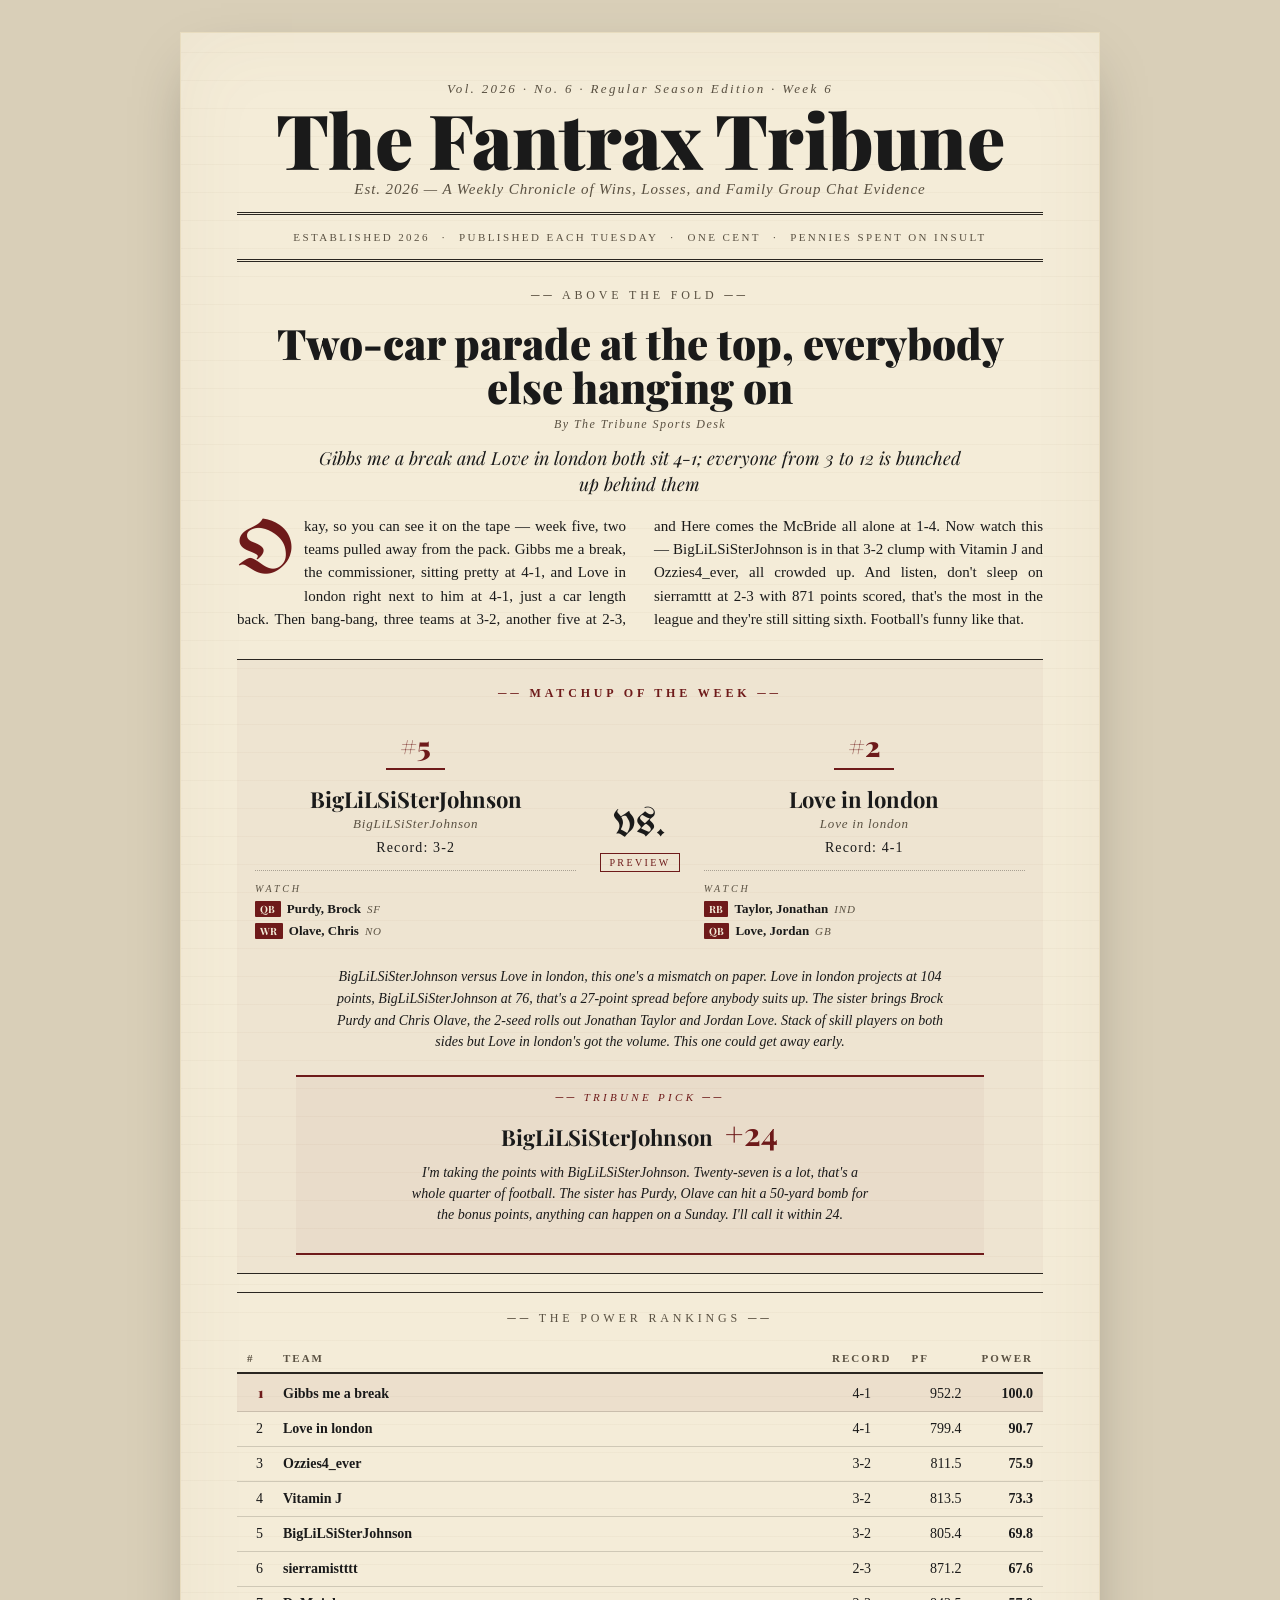
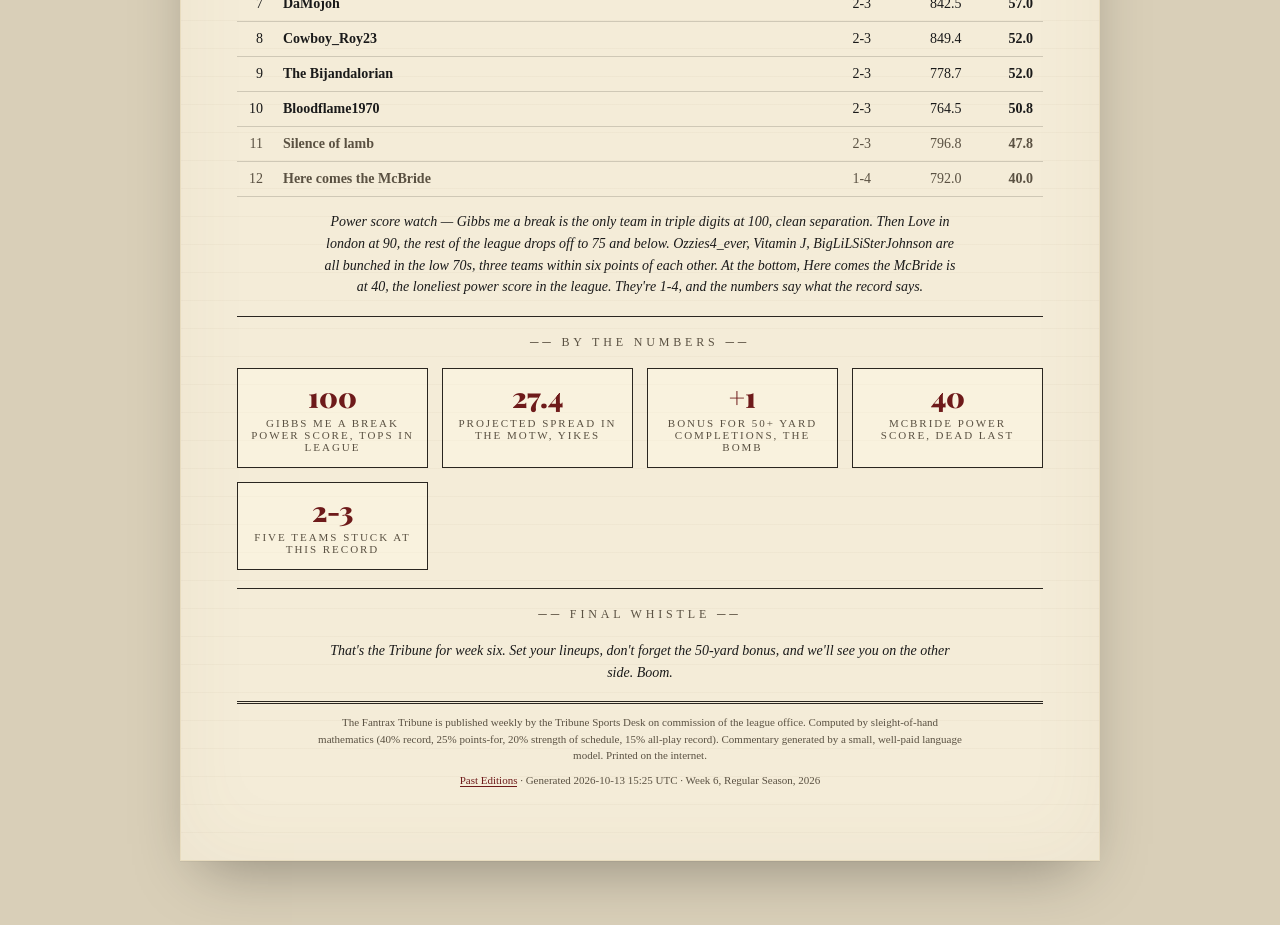
==== index.html @ 9c328db0 "Tribune: Week 7 edition" ====
<!DOCTYPE html>
<html lang="en">
<head>
<meta charset="utf-8">
<meta name="viewport" content="width=device-width, initial-scale=1">
<title>The Fantrax Tribune — Week 6 Edition</title>
<link rel="preconnect" href="https://fonts.googleapis.com">
<link rel="preconnect" href="https://fonts.gstatic.com" crossorigin>
<link href="https://fonts.googleapis.com/css2?family=Playfair+Display:wght@700;900&family=Old+Standard+TT:ital,wght@0,400;0,700;1,400&family=UnifrakturMaguntia&display=swap" rel="stylesheet">
<link rel="stylesheet" href="static/style.css">
</head>
<body>
<div class="paper">

<header class="masthead">
  <div class="edition-line">Vol. 2026 · No. 6 · Regular Season Edition · Week 6</div>
  <h1 class="title">The Fantrax Tribune</h1>
  <div class="subtitle">Est. 2026 — A Weekly Chronicle of Wins, Losses, and Family Group Chat Evidence</div>
  <div class="rule rule-double"></div>
  <div class="meta-line">
    <span>Established 2026</span>
    <span>·</span>
    <span>Published Each Tuesday</span>
    <span>·</span>
    <span>One Cent</span>
    <span>·</span>
    <span>Pennies Spent on Insult</span>
  </div>
  <div class="rule rule-double"></div>
</header>

<!-- ===== ABOVE THE FOLD ===== -->
<section class="above-fold">
  
  <div class="kicker">── Above The Fold ──</div>
  <article class="lede">
    <h2 class="lede-headline">Two-car parade at the top, everybody else hanging on</h2>
    <div class="byline">By The Tribune Sports Desk</div>
    <p class="deck">Gibbs me a break and Love in london both sit 4-1; everyone from 3 to 12 is bunched up behind them</p>
    <div class="drop-cap-wrap">
      <p class="drop-cap">Okay, so you can see it on the tape — week five, two teams pulled away from the pack. Gibbs me a break, the commissioner, sitting pretty at 4-1, and Love in london right next to him at 4-1, just a car length back. Then bang-bang, three teams at 3-2, another five at 2-3, and Here comes the McBride all alone at 1-4. Now watch this — BigLiLSiSterJohnson is in that 3-2 clump with Vitamin J and Ozzies4_ever, all crowded up. And listen, don't sleep on sierramttt at 2-3 with 871 points scored, that's the most in the league and they're still sitting sixth. Football's funny like that.</p>
    </div>
  </article>
  

  
  <aside class="motw">
    <div class="kicker accent">── Matchup of the Week ──</div>
    <div class="matchup">
      <div class="side">
        <div class="rank-badge"><span class="hash">#</span>5</div>
        <div class="team-name">BigLiLSiSterJohnson</div>
        <div class="owner-name">BigLiLSiSterJohnson</div>
        <div class="record">Record: 3-2</div>
        
        <div class="key-players">
          <div class="key-label">Watch</div>
          
          <div class="player-chip">
            <span class="player-pos">QB</span>
            <span class="player-name">Purdy, Brock</span>
            <span class="player-team">SF</span>
          </div>
          
          <div class="player-chip">
            <span class="player-pos">WR</span>
            <span class="player-name">Olave, Chris</span>
            <span class="player-team">NO</span>
          </div>
          
        </div>
        
      </div>
      <div class="vs">
        <div class="versus">vs.</div>
        
          <div class="status-pill">PREVIEW</div>
        
      </div>
      <div class="side">
        <div class="rank-badge"><span class="hash">#</span>2</div>
        <div class="team-name">Love in london</div>
        <div class="owner-name">Love in london</div>
        <div class="record">Record: 4-1</div>
        
        <div class="key-players">
          <div class="key-label">Watch</div>
          
          <div class="player-chip">
            <span class="player-pos">RB</span>
            <span class="player-name">Taylor, Jonathan</span>
            <span class="player-team">IND</span>
          </div>
          
          <div class="player-chip">
            <span class="player-pos">QB</span>
            <span class="player-name">Love, Jordan</span>
            <span class="player-team">GB</span>
          </div>
          
        </div>
        
      </div>
    </div>
    <p class="motw-blurb">BigLiLSiSterJohnson versus Love in london, this one's a mismatch on paper. Love in london projects at 104 points, BigLiLSiSterJohnson at 76, that's a 27-point spread before anybody suits up. The sister brings Brock Purdy and Chris Olave, the 2-seed rolls out Jonathan Taylor and Jordan Love. Stack of skill players on both sides but Love in london's got the volume. This one could get away early.</p>

    
    <div class="tribune-pick">
      <div class="pick-label">── Tribune Pick ──</div>
      <div class="pick-line">
        <span class="pick-team">BigLiLSiSterJohnson</span>
        <span class="pick-spread">+24</span>
      </div>
      <p class="pick-blurb">I'm taking the points with BigLiLSiSterJohnson. Twenty-seven is a lot, that's a whole quarter of football. The sister has Purdy, Olave can hit a 50-yard bomb for the bonus points, anything can happen on a Sunday. I'll call it within 24.</p>
    </div>
    
  </aside>
  
</section>

<div class="rule rule-single"></div>

<!-- ===== POWER RANKINGS ===== -->
<section class="rankings">
  <div class="kicker">── The Power Rankings ──</div>
  <table class="rankings-table">
    <thead>
      <tr>
        <th class="col-rank">#</th>
        <th class="col-team">Team</th>
        <th class="col-record">Record</th>
        <th class="col-pf">PF</th>
        <th class="col-score">Power</th>
      </tr>
    </thead>
    <tbody>
      
      <tr class="rank-row rank-row--top ">
        <td class="col-rank">1</td>
        <td class="col-team">
          
            <strong>Gibbs me a break</strong>
          
        </td>
        <td class="col-record">4-1</td>
        <td class="col-pf">952.2</td>
        <td class="col-score">100.0</td>
      </tr>
      
      <tr class="rank-row  ">
        <td class="col-rank">2</td>
        <td class="col-team">
          
            <strong>Love in london</strong>
          
        </td>
        <td class="col-record">4-1</td>
        <td class="col-pf">799.4</td>
        <td class="col-score">90.7</td>
      </tr>
      
      <tr class="rank-row  ">
        <td class="col-rank">3</td>
        <td class="col-team">
          
            <strong>Ozzies4_ever</strong>
          
        </td>
        <td class="col-record">3-2</td>
        <td class="col-pf">811.5</td>
        <td class="col-score">75.9</td>
      </tr>
      
      <tr class="rank-row  ">
        <td class="col-rank">4</td>
        <td class="col-team">
          
            <strong>Vitamin J</strong>
          
        </td>
        <td class="col-record">3-2</td>
        <td class="col-pf">813.5</td>
        <td class="col-score">73.3</td>
      </tr>
      
      <tr class="rank-row  ">
        <td class="col-rank">5</td>
        <td class="col-team">
          
            <strong>BigLiLSiSterJohnson</strong>
          
        </td>
        <td class="col-record">3-2</td>
        <td class="col-pf">805.4</td>
        <td class="col-score">69.8</td>
      </tr>
      
      <tr class="rank-row  ">
        <td class="col-rank">6</td>
        <td class="col-team">
          
            <strong>sierramistttt</strong>
          
        </td>
        <td class="col-record">2-3</td>
        <td class="col-pf">871.2</td>
        <td class="col-score">67.6</td>
      </tr>
      
      <tr class="rank-row  ">
        <td class="col-rank">7</td>
        <td class="col-team">
          
            <strong>DaMojoh</strong>
          
        </td>
        <td class="col-record">2-3</td>
        <td class="col-pf">842.5</td>
        <td class="col-score">57.0</td>
      </tr>
      
      <tr class="rank-row  ">
        <td class="col-rank">8</td>
        <td class="col-team">
          
            <strong>Cowboy_Roy23</strong>
          
        </td>
        <td class="col-record">2-3</td>
        <td class="col-pf">849.4</td>
        <td class="col-score">52.0</td>
      </tr>
      
      <tr class="rank-row  ">
        <td class="col-rank">9</td>
        <td class="col-team">
          
            <strong>The Bijandalorian</strong>
          
        </td>
        <td class="col-record">2-3</td>
        <td class="col-pf">778.7</td>
        <td class="col-score">52.0</td>
      </tr>
      
      <tr class="rank-row  ">
        <td class="col-rank">10</td>
        <td class="col-team">
          
            <strong>Bloodflame1970</strong>
          
        </td>
        <td class="col-record">2-3</td>
        <td class="col-pf">764.5</td>
        <td class="col-score">50.8</td>
      </tr>
      
      <tr class="rank-row  rank-row--bottom">
        <td class="col-rank">11</td>
        <td class="col-team">
          
            <strong>Silence of lamb</strong>
          
        </td>
        <td class="col-record">2-3</td>
        <td class="col-pf">796.8</td>
        <td class="col-score">47.8</td>
      </tr>
      
      <tr class="rank-row  rank-row--bottom">
        <td class="col-rank">12</td>
        <td class="col-team">
          
            <strong>Here comes the McBride</strong>
          
        </td>
        <td class="col-record">1-4</td>
        <td class="col-pf">792.0</td>
        <td class="col-score">40.0</td>
      </tr>
      
    </tbody>
  </table>

  <p class="section-blurb">Power score watch — Gibbs me a break is the only team in triple digits at 100, clean separation. Then Love in london at 90, the rest of the league drops off to 75 and below. Ozzies4_ever, Vitamin J, BigLiLSiSterJohnson are all bunched in the low 70s, three teams within six points of each other. At the bottom, Here comes the McBride is at 40, the loneliest power score in the league. They're 1-4, and the numbers say what the record says.</p>
</section>

<div class="rule rule-single"></div>

<!-- ===== BY THE NUMBERS ===== -->
<section class="numbers">
  <div class="kicker">── By The Numbers ──</div>
  <div class="numbers-grid">
    
      <div class="number-card">
        <div class="number-value">100</div>
        <div class="number-label">Gibbs me a break power score, tops in league</div>
      </div>
    
      <div class="number-card">
        <div class="number-value">27.4</div>
        <div class="number-label">Projected spread in the MOTW, yikes</div>
      </div>
    
      <div class="number-card">
        <div class="number-value">+1</div>
        <div class="number-label">Bonus for 50+ yard completions, the bomb</div>
      </div>
    
      <div class="number-card">
        <div class="number-value">40</div>
        <div class="number-label">McBride power score, dead last</div>
      </div>
    
      <div class="number-card">
        <div class="number-value">2-3</div>
        <div class="number-label">Five teams stuck at this record</div>
      </div>
    
  </div>
</section>

<div class="rule rule-single"></div>

<!-- ===== CLOSING NOTES ===== -->

<section class="closing">
  <div class="kicker">── Final Whistle ──</div>
  <p class="closing-body">That's the Tribune for week six. Set your lineups, don't forget the 50-yard bonus, and we'll see you on the other side. Boom.</p>
</section>


<footer class="colophon">
  <div class="rule rule-double"></div>
  <p>
    The Fantrax Tribune is published weekly by the Tribune Sports Desk
    on commission of the league office. Computed by sleight-of-hand mathematics
    (40% record, 25% points-for, 20% strength of schedule, 15% all-play record).
    Commentary generated by a small, well-paid language model. Printed on the internet.
  </p>
  <p class="archive-note">
    <a href="editions/index.html">Past Editions</a> ·
    Generated 2026-10-13 15:25 UTC · Week 6, Regular Season, 2026
  </p>
</footer>

</div>
</body>
</html>
---- static/style.css ----
/* =============================================================
   THE FANTRAX TRIBUNE — broadsheet Sunday paper
   Color palette driven by CSS variables; matches config.json.
   ============================================================= */

:root {
  --newsprint: #f4ecd8;
  --newsprint-shadow: #e8dcbf;
  --ink: #1a1a1a;
  --ink-faded: #5a5142;
  --accent: #6e1a1a;
  --rule: #2a2620;
}

* { box-sizing: border-box; }

html, body {
  margin: 0;
  padding: 0;
  background: #d9cfb8;
  font-family: "Old Standard TT", "Georgia", serif;
  color: var(--ink);
  -webkit-font-smoothing: antialiased;
}

.paper {
  max-width: 920px;
  margin: 32px auto 64px;
  padding: 48px 56px 64px;
  background: var(--newsprint);
  background-image:
    repeating-linear-gradient(
      0deg,
      transparent 0,
      transparent 27px,
      rgba(120, 100, 60, 0.04) 27px,
      rgba(120, 100, 60, 0.04) 28px
    );
  box-shadow:
    0 1px 0 rgba(0,0,0,0.04),
    0 24px 60px -20px rgba(0,0,0,0.35),
    inset 0 0 80px rgba(120, 100, 60, 0.06);
  border: 1px solid var(--newsprint-shadow);
}

/* ============ MASTHEAD ============ */

.masthead { text-align: center; padding-bottom: 8px; }

.edition-line {
  font-family: "Old Standard TT", serif;
  font-style: italic;
  font-size: 13px;
  letter-spacing: 0.18em;
  color: var(--ink-faded);
  margin-bottom: 6px;
}

.title {
  font-family: "Playfair Display", "Georgia", serif;
  font-weight: 900;
  font-size: clamp(40px, 7vw, 76px);
  line-height: 0.95;
  letter-spacing: -0.01em;
  margin: 4px 0 6px;
  color: var(--ink);
  text-transform: none;
}

.subtitle {
  font-family: "Old Standard TT", serif;
  font-style: italic;
  font-size: 15px;
  color: var(--ink-faded);
  letter-spacing: 0.06em;
  margin-bottom: 14px;
}

.rule { height: 0; border: 0; }
.rule-single   { border-top: 1px solid var(--rule); margin: 18px 0; }
.rule-double   { border-top: 3px double var(--rule); margin: 10px 0; }

.meta-line {
  font-family: "Old Standard TT", serif;
  font-size: 11px;
  letter-spacing: 0.22em;
  text-transform: uppercase;
  color: var(--ink-faded);
  display: flex;
  justify-content: center;
  gap: 12px;
  flex-wrap: wrap;
  padding: 6px 0;
}

/* ============ KICKER / SECTION HEADERS ============ */

.kicker {
  font-family: "Old Standard TT", serif;
  font-size: 12px;
  letter-spacing: 0.32em;
  text-transform: uppercase;
  text-align: center;
  color: var(--ink-faded);
  margin: 8px 0 18px;
}
.kicker.accent { color: var(--accent); font-weight: 700; }

/* ============ LEDE ============ */

.lede { margin: 8px 0 24px; }
.lede-headline {
  font-family: "Playfair Display", serif;
  font-weight: 900;
  font-size: clamp(28px, 4.2vw, 42px);
  line-height: 1.05;
  margin: 6px 0 8px;
  text-align: center;
}
.byline {
  font-family: "Old Standard TT", serif;
  font-style: italic;
  font-size: 12px;
  text-align: center;
  color: var(--ink-faded);
  margin-bottom: 14px;
  letter-spacing: 0.12em;
}
.deck {
  font-family: "Playfair Display", serif;
  font-style: italic;
  font-size: 18px;
  line-height: 1.4;
  text-align: center;
  color: var(--ink);
  margin: 0 auto 18px;
  max-width: 80%;
}

.drop-cap-wrap { columns: 2; column-gap: 28px; }
.drop-cap::first-letter {
  font-family: "UnifrakturMaguntia", "Playfair Display", serif;
  font-size: 76px;
  line-height: 0.85;
  float: left;
  padding: 6px 10px 0 0;
  color: var(--accent);
}
.drop-cap {
  font-family: "Old Standard TT", serif;
  font-size: 15px;
  line-height: 1.55;
  text-align: justify;
  hyphens: auto;
  margin: 0;
}

/* ============ MATCHUP OF THE WEEK ============ */

.motw {
  margin: 28px 0 12px;
  padding: 18px 12px;
  border-top: 1px solid var(--rule);
  border-bottom: 1px solid var(--rule);
  background: rgba(110, 26, 26, 0.04);
}

.matchup {
  display: grid;
  grid-template-columns: 1fr auto 1fr;
  gap: 18px;
  align-items: center;
  text-align: center;
}

.side { padding: 8px 6px; }
.rank-badge {
  display: inline-block;
  font-family: "Playfair Display", serif;
  font-weight: 900;
  font-size: 28px;
  color: var(--accent);
  border-bottom: 2px solid var(--accent);
  padding: 0 14px 4px;
  margin-bottom: 8px;
}
.rank-badge .hash { font-weight: 700; opacity: 0.7; }
.team-name {
  font-family: "Playfair Display", serif;
  font-weight: 700;
  font-size: 22px;
  margin: 6px 0 2px;
}
.owner-name {
  font-family: "Old Standard TT", serif;
  font-style: italic;
  font-size: 13px;
  color: var(--ink-faded);
  letter-spacing: 0.06em;
}
.record {
  font-family: "Old Standard TT", serif;
  font-size: 14px;
  margin-top: 8px;
  letter-spacing: 0.08em;
}

.key-players {
  margin-top: 14px;
  padding-top: 12px;
  border-top: 1px dotted rgba(42, 38, 32, 0.35);
  text-align: left;
}
.key-label {
  font-family: "Old Standard TT", serif;
  font-style: italic;
  font-size: 10px;
  letter-spacing: 0.28em;
  text-transform: uppercase;
  color: var(--ink-faded);
  margin-bottom: 6px;
}
.player-chip {
  font-family: "Old Standard TT", serif;
  font-size: 13px;
  line-height: 1.4;
  margin-bottom: 4px;
  color: var(--ink);
  display: flex;
  align-items: baseline;
  gap: 6px;
}
.player-pos {
  display: inline-block;
  font-family: "Playfair Display", serif;
  font-weight: 700;
  font-size: 10px;
  letter-spacing: 0.04em;
  background: var(--accent);
  color: var(--newsprint);
  padding: 1px 5px;
  min-width: 22px;
  text-align: center;
  border-radius: 1px;
  flex-shrink: 0;
}
.player-name {
  font-weight: 700;
}
.player-team {
  font-family: "Old Standard TT", serif;
  font-style: italic;
  font-size: 11px;
  color: var(--ink-faded);
  letter-spacing: 0.08em;
  flex-shrink: 0;
}

.vs { display: flex; flex-direction: column; align-items: center; }
.versus {
  font-family: "UnifrakturMaguntia", serif;
  font-size: 48px;
  color: var(--ink);
  line-height: 1;
}
.status-pill {
  font-family: "Old Standard TT", serif;
  font-size: 10px;
  letter-spacing: 0.24em;
  padding: 3px 8px;
  margin-top: 6px;
  border: 1px solid var(--accent);
  color: var(--accent);
}

.motw-blurb {
  font-family: "Old Standard TT", serif;
  font-size: 14px;
  line-height: 1.55;
  text-align: center;
  font-style: italic;
  max-width: 80%;
  margin: 14px auto 0;
  color: var(--ink);
}

.tribune-pick {
  margin: 22px auto 0;
  padding: 14px 18px;
  border-top: 2px solid var(--accent);
  border-bottom: 2px solid var(--accent);
  text-align: center;
  max-width: 88%;
  background: rgba(110, 26, 26, 0.04);
}
.pick-label {
  font-family: "Old Standard TT", serif;
  font-style: italic;
  font-size: 11px;
  letter-spacing: 0.3em;
  text-transform: uppercase;
  color: var(--accent);
  margin-bottom: 8px;
}
.pick-line {
  display: flex;
  justify-content: center;
  align-items: baseline;
  gap: 12px;
  font-family: "Playfair Display", serif;
  font-weight: 700;
  margin-bottom: 8px;
}
.pick-team {
  font-size: 22px;
  color: var(--ink);
}
.pick-spread {
  font-size: 32px;
  color: var(--accent);
  font-weight: 700;
  font-variant-numeric: tabular-nums;
  letter-spacing: 0.02em;
}
.pick-blurb {
  font-family: "Old Standard TT", serif;
  font-style: italic;
  font-size: 14px;
  line-height: 1.5;
  color: var(--ink);
  margin-top: 6px;
  max-width: 70%;
  margin-left: auto;
  margin-right: auto;
}

/* ============ POWER RANKINGS TABLE ============ */

.rankings-table {
  width: 100%;
  border-collapse: collapse;
  font-family: "Old Standard TT", serif;
  font-size: 14px;
  margin: 6px 0 14px;
}

.rankings-table thead th {
  font-family: "Old Standard TT", serif;
  font-weight: 700;
  font-size: 11px;
  letter-spacing: 0.18em;
  text-transform: uppercase;
  color: var(--ink-faded);
  text-align: left;
  padding: 8px 10px;
  border-bottom: 2px solid var(--rule);
}

.rankings-table tbody td {
  padding: 9px 10px;
  border-bottom: 1px solid rgba(42, 38, 32, 0.18);
  vertical-align: baseline;
}

.col-rank   { width: 36px; text-align: right; font-variant-numeric: tabular-nums; }
.col-team   { }  /* flexes to fill remaining space — no fixed width */
.col-record { width: 70px; text-align: center; font-variant-numeric: tabular-nums; }
.col-pf     { width: 70px; text-align: right; font-variant-numeric: tabular-nums; }
.col-score  { width: 70px; text-align: right; font-variant-numeric: tabular-nums; font-weight: 700; }

.rank-row--top    { background: rgba(110, 26, 26, 0.06); }
.rank-row--top .col-rank { font-family: "Playfair Display", serif; font-weight: 900; color: var(--accent); }
.rank-row--bottom { color: var(--ink-faded); }

.section-blurb {
  font-family: "Old Standard TT", serif;
  font-style: italic;
  font-size: 14px;
  line-height: 1.55;
  text-align: center;
  margin: 12px auto 0;
  max-width: 80%;
}

/* ============ BY THE NUMBERS ============ */

.numbers-grid {
  display: grid;
  grid-template-columns: repeat(auto-fit, minmax(160px, 1fr));
  gap: 14px;
  margin: 4px 0 18px;
}
.number-card {
  border: 1px solid var(--rule);
  padding: 14px 10px;
  text-align: center;
  background: rgba(255, 250, 230, 0.4);
}
.number-value {
  font-family: "Playfair Display", serif;
  font-weight: 900;
  font-size: 28px;
  color: var(--accent);
  line-height: 1;
}
.number-label {
  font-family: "Old Standard TT", serif;
  font-size: 11px;
  letter-spacing: 0.18em;
  text-transform: uppercase;
  color: var(--ink-faded);
  margin-top: 6px;
}

/* ============ CLOSING ============ */

.closing-body {
  font-family: "Old Standard TT", serif;
  font-size: 14px;
  line-height: 1.55;
  text-align: center;
  max-width: 80%;
  margin: 8px auto 18px;
  font-style: italic;
}

/* ============ COLOPHON ============ */

.colophon { text-align: center; margin-top: 8px; }
.colophon p {
  font-family: "Old Standard TT", serif;
  font-size: 11px;
  color: var(--ink-faded);
  margin: 8px auto;
  max-width: 80%;
  line-height: 1.5;
}
.archive-note a {
  color: var(--accent);
  text-decoration: none;
  border-bottom: 1px solid var(--accent);
}

/* ============ PRINT / NARROW ============ */

@media (max-width: 700px) {
  .paper { margin: 0; padding: 28px 20px 40px; box-shadow: none; border: none; }
  .title { font-size: 36px; }
  .drop-cap-wrap { columns: 1; }
  .matchup { grid-template-columns: 1fr; }
  .vs { padding: 8px 0; }
}

@media print {
  body { background: #fff; }
  .paper { box-shadow: none; margin: 0; max-width: none; }
}
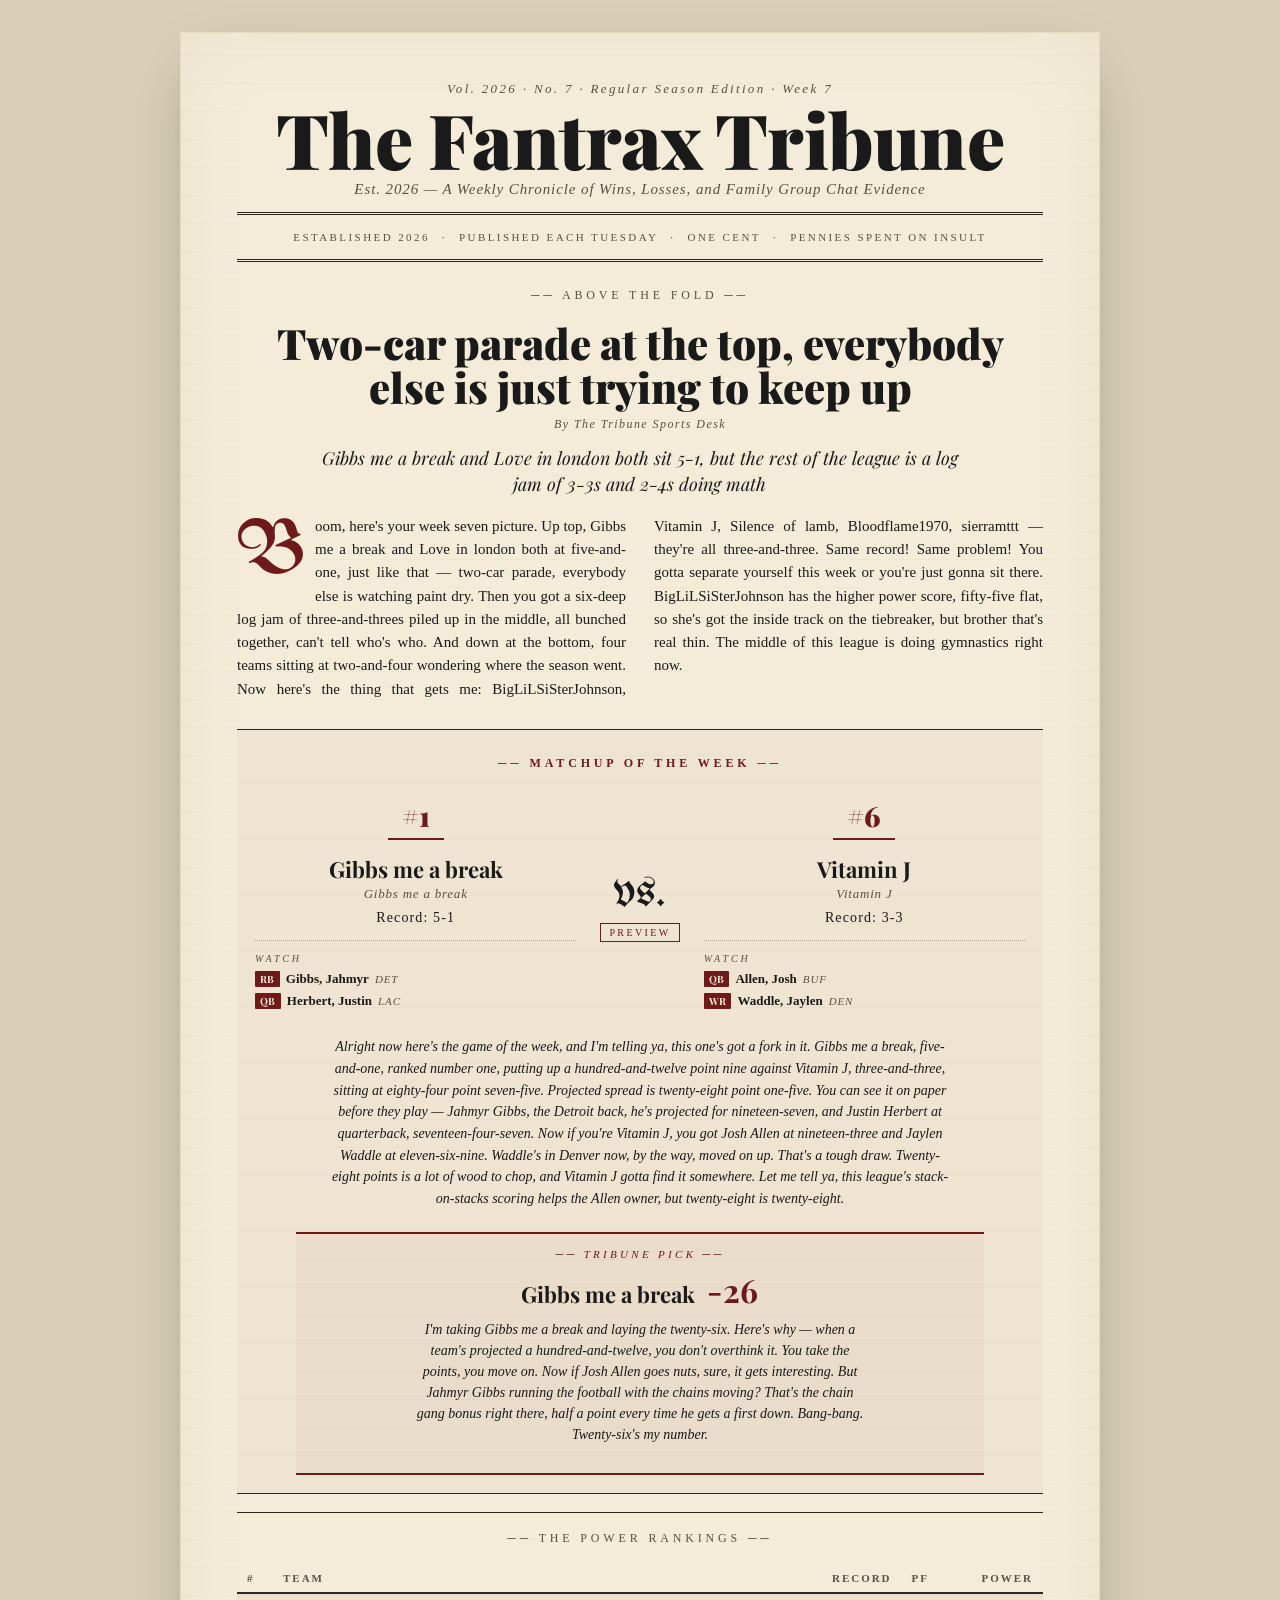
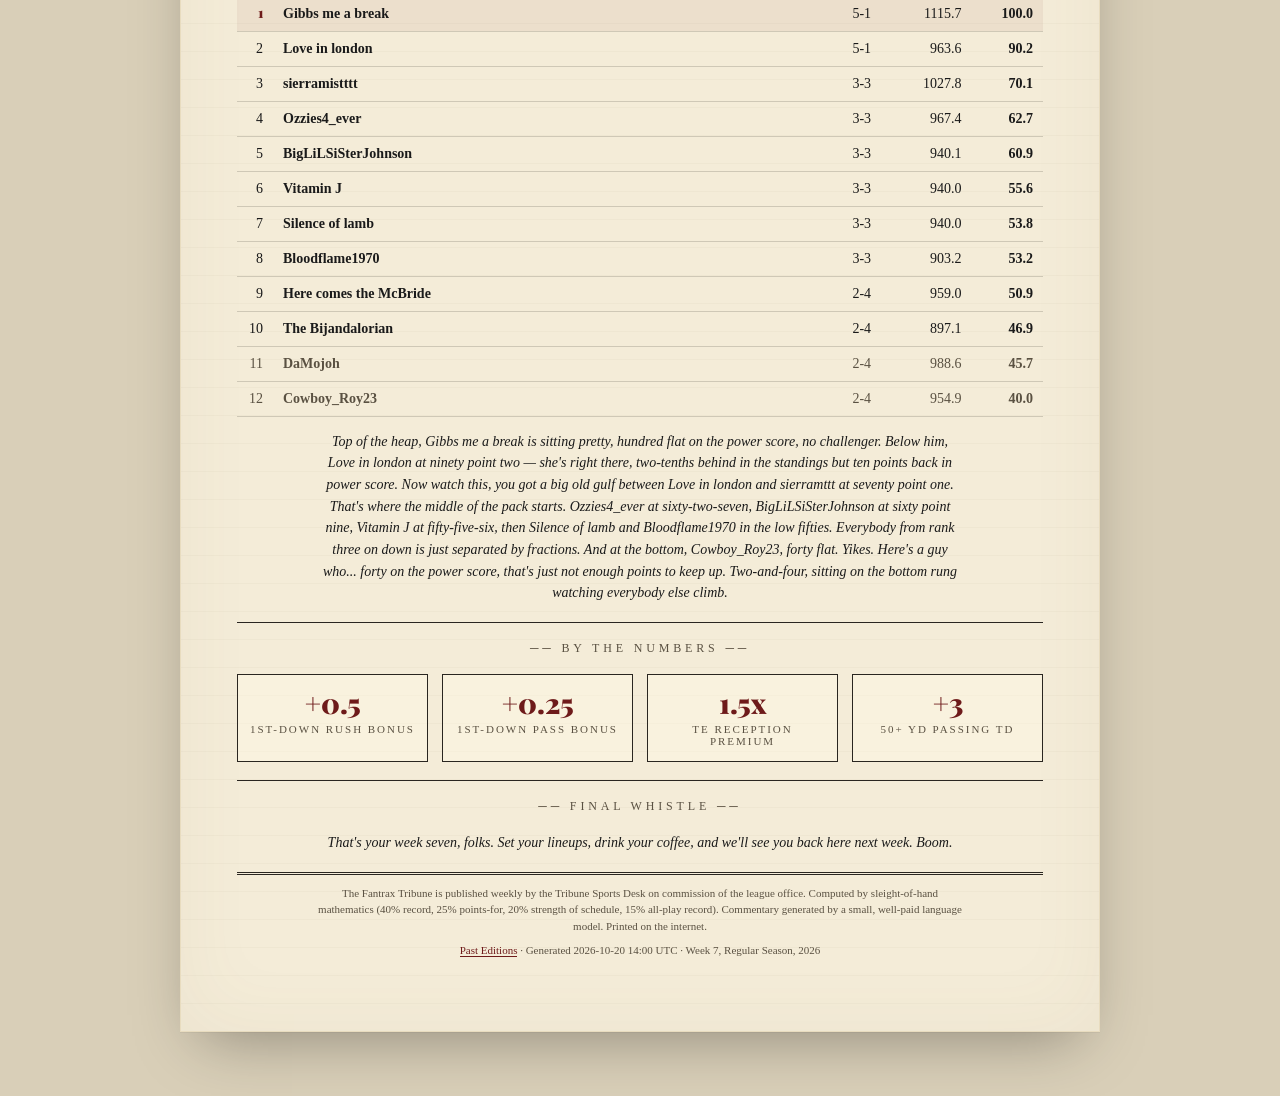
==== commit 366ca67b: "Tribune: Week 7 edition" ====
--- a/index.html
+++ b/index.html
@@ -1,349 +1,344 @@
-<!DOCTYPE html>
-<html lang="en">
-<head>
-<meta charset="utf-8">
-<meta name="viewport" content="width=device-width, initial-scale=1">
-<title>The Fantrax Tribune — Week 6 Edition</title>
-<link rel="preconnect" href="https://fonts.googleapis.com">
-<link rel="preconnect" href="https://fonts.gstatic.com" crossorigin>
-<link href="https://fonts.googleapis.com/css2?family=Playfair+Display:wght@700;900&family=Old+Standard+TT:ital,wght@0,400;0,700;1,400&family=UnifrakturMaguntia&display=swap" rel="stylesheet">
-<link rel="stylesheet" href="static/style.css">
-</head>
-<body>
-<div class="paper">
-
-<header class="masthead">
-  <div class="edition-line">Vol. 2026 · No. 6 · Regular Season Edition · Week 6</div>
-  <h1 class="title">The Fantrax Tribune</h1>
-  <div class="subtitle">Est. 2026 — A Weekly Chronicle of Wins, Losses, and Family Group Chat Evidence</div>
-  <div class="rule rule-double"></div>
-  <div class="meta-line">
-    <span>Established 2026</span>
-    <span>·</span>
-    <span>Published Each Tuesday</span>
-    <span>·</span>
-    <span>One Cent</span>
-    <span>·</span>
-    <span>Pennies Spent on Insult</span>
-  </div>
-  <div class="rule rule-double"></div>
-</header>
-
-<!-- ===== ABOVE THE FOLD ===== -->
-<section class="above-fold">
-  
-  <div class="kicker">── Above The Fold ──</div>
-  <article class="lede">
-    <h2 class="lede-headline">Two-car parade at the top, everybody else hanging on</h2>
-    <div class="byline">By The Tribune Sports Desk</div>
-    <p class="deck">Gibbs me a break and Love in london both sit 4-1; everyone from 3 to 12 is bunched up behind them</p>
-    <div class="drop-cap-wrap">
-      <p class="drop-cap">Okay, so you can see it on the tape — week five, two teams pulled away from the pack. Gibbs me a break, the commissioner, sitting pretty at 4-1, and Love in london right next to him at 4-1, just a car length back. Then bang-bang, three teams at 3-2, another five at 2-3, and Here comes the McBride all alone at 1-4. Now watch this — BigLiLSiSterJohnson is in that 3-2 clump with Vitamin J and Ozzies4_ever, all crowded up. And listen, don't sleep on sierramttt at 2-3 with 871 points scored, that's the most in the league and they're still sitting sixth. Football's funny like that.</p>
-    </div>
-  </article>
-  
-
-  
-  <aside class="motw">
-    <div class="kicker accent">── Matchup of the Week ──</div>
-    <div class="matchup">
-      <div class="side">
-        <div class="rank-badge"><span class="hash">#</span>5</div>
-        <div class="team-name">BigLiLSiSterJohnson</div>
-        <div class="owner-name">BigLiLSiSterJohnson</div>
-        <div class="record">Record: 3-2</div>
-        
-        <div class="key-players">
-          <div class="key-label">Watch</div>
-          
-          <div class="player-chip">
-            <span class="player-pos">QB</span>
-            <span class="player-name">Purdy, Brock</span>
-            <span class="player-team">SF</span>
-          </div>
-          
-          <div class="player-chip">
-            <span class="player-pos">WR</span>
-            <span class="player-name">Olave, Chris</span>
-            <span class="player-team">NO</span>
-          </div>
-          
-        </div>
-        
-      </div>
-      <div class="vs">
-        <div class="versus">vs.</div>
-        
-          <div class="status-pill">PREVIEW</div>
-        
-      </div>
-      <div class="side">
-        <div class="rank-badge"><span class="hash">#</span>2</div>
-        <div class="team-name">Love in london</div>
-        <div class="owner-name">Love in london</div>
-        <div class="record">Record: 4-1</div>
-        
-        <div class="key-players">
-          <div class="key-label">Watch</div>
-          
-          <div class="player-chip">
-            <span class="player-pos">RB</span>
-            <span class="player-name">Taylor, Jonathan</span>
-            <span class="player-team">IND</span>
-          </div>
-          
-          <div class="player-chip">
-            <span class="player-pos">QB</span>
-            <span class="player-name">Love, Jordan</span>
-            <span class="player-team">GB</span>
-          </div>
-          
-        </div>
-        
-      </div>
-    </div>
-    <p class="motw-blurb">BigLiLSiSterJohnson versus Love in london, this one's a mismatch on paper. Love in london projects at 104 points, BigLiLSiSterJohnson at 76, that's a 27-point spread before anybody suits up. The sister brings Brock Purdy and Chris Olave, the 2-seed rolls out Jonathan Taylor and Jordan Love. Stack of skill players on both sides but Love in london's got the volume. This one could get away early.</p>
-
-    
-    <div class="tribune-pick">
-      <div class="pick-label">── Tribune Pick ──</div>
-      <div class="pick-line">
-        <span class="pick-team">BigLiLSiSterJohnson</span>
-        <span class="pick-spread">+24</span>
-      </div>
-      <p class="pick-blurb">I'm taking the points with BigLiLSiSterJohnson. Twenty-seven is a lot, that's a whole quarter of football. The sister has Purdy, Olave can hit a 50-yard bomb for the bonus points, anything can happen on a Sunday. I'll call it within 24.</p>
-    </div>
-    
-  </aside>
-  
-</section>
-
-<div class="rule rule-single"></div>
-
-<!-- ===== POWER RANKINGS ===== -->
-<section class="rankings">
-  <div class="kicker">── The Power Rankings ──</div>
-  <table class="rankings-table">
-    <thead>
-      <tr>
-        <th class="col-rank">#</th>
-        <th class="col-team">Team</th>
-        <th class="col-record">Record</th>
-        <th class="col-pf">PF</th>
-        <th class="col-score">Power</th>
-      </tr>
-    </thead>
-    <tbody>
-      
-      <tr class="rank-row rank-row--top ">
-        <td class="col-rank">1</td>
-        <td class="col-team">
-          
-            <strong>Gibbs me a break</strong>
-          
-        </td>
-        <td class="col-record">4-1</td>
-        <td class="col-pf">952.2</td>
-        <td class="col-score">100.0</td>
-      </tr>
-      
-      <tr class="rank-row  ">
-        <td class="col-rank">2</td>
-        <td class="col-team">
-          
-            <strong>Love in london</strong>
-          
-        </td>
-        <td class="col-record">4-1</td>
-        <td class="col-pf">799.4</td>
-        <td class="col-score">90.7</td>
-      </tr>
-      
-      <tr class="rank-row  ">
-        <td class="col-rank">3</td>
-        <td class="col-team">
-          
-            <strong>Ozzies4_ever</strong>
-          
-        </td>
-        <td class="col-record">3-2</td>
-        <td class="col-pf">811.5</td>
-        <td class="col-score">75.9</td>
-      </tr>
-      
-      <tr class="rank-row  ">
-        <td class="col-rank">4</td>
-        <td class="col-team">
-          
-            <strong>Vitamin J</strong>
-          
-        </td>
-        <td class="col-record">3-2</td>
-        <td class="col-pf">813.5</td>
-        <td class="col-score">73.3</td>
-      </tr>
-      
-      <tr class="rank-row  ">
-        <td class="col-rank">5</td>
-        <td class="col-team">
-          
-            <strong>BigLiLSiSterJohnson</strong>
-          
-        </td>
-        <td class="col-record">3-2</td>
-        <td class="col-pf">805.4</td>
-        <td class="col-score">69.8</td>
-      </tr>
-      
-      <tr class="rank-row  ">
-        <td class="col-rank">6</td>
-        <td class="col-team">
-          
-            <strong>sierramistttt</strong>
-          
-        </td>
-        <td class="col-record">2-3</td>
-        <td class="col-pf">871.2</td>
-        <td class="col-score">67.6</td>
-      </tr>
-      
-      <tr class="rank-row  ">
-        <td class="col-rank">7</td>
-        <td class="col-team">
-          
-            <strong>DaMojoh</strong>
-          
-        </td>
-        <td class="col-record">2-3</td>
-        <td class="col-pf">842.5</td>
-        <td class="col-score">57.0</td>
-      </tr>
-      
-      <tr class="rank-row  ">
-        <td class="col-rank">8</td>
-        <td class="col-team">
-          
-            <strong>Cowboy_Roy23</strong>
-          
-        </td>
-        <td class="col-record">2-3</td>
-        <td class="col-pf">849.4</td>
-        <td class="col-score">52.0</td>
-      </tr>
-      
-      <tr class="rank-row  ">
-        <td class="col-rank">9</td>
-        <td class="col-team">
-          
-            <strong>The Bijandalorian</strong>
-          
-        </td>
-        <td class="col-record">2-3</td>
-        <td class="col-pf">778.7</td>
-        <td class="col-score">52.0</td>
-      </tr>
-      
-      <tr class="rank-row  ">
-        <td class="col-rank">10</td>
-        <td class="col-team">
-          
-            <strong>Bloodflame1970</strong>
-          
-        </td>
-        <td class="col-record">2-3</td>
-        <td class="col-pf">764.5</td>
-        <td class="col-score">50.8</td>
-      </tr>
-      
-      <tr class="rank-row  rank-row--bottom">
-        <td class="col-rank">11</td>
-        <td class="col-team">
-          
-            <strong>Silence of lamb</strong>
-          
-        </td>
-        <td class="col-record">2-3</td>
-        <td class="col-pf">796.8</td>
-        <td class="col-score">47.8</td>
-      </tr>
-      
-      <tr class="rank-row  rank-row--bottom">
-        <td class="col-rank">12</td>
-        <td class="col-team">
-          
-            <strong>Here comes the McBride</strong>
-          
-        </td>
-        <td class="col-record">1-4</td>
-        <td class="col-pf">792.0</td>
-        <td class="col-score">40.0</td>
-      </tr>
-      
-    </tbody>
-  </table>
-
-  <p class="section-blurb">Power score watch — Gibbs me a break is the only team in triple digits at 100, clean separation. Then Love in london at 90, the rest of the league drops off to 75 and below. Ozzies4_ever, Vitamin J, BigLiLSiSterJohnson are all bunched in the low 70s, three teams within six points of each other. At the bottom, Here comes the McBride is at 40, the loneliest power score in the league. They're 1-4, and the numbers say what the record says.</p>
-</section>
-
-<div class="rule rule-single"></div>
-
-<!-- ===== BY THE NUMBERS ===== -->
-<section class="numbers">
-  <div class="kicker">── By The Numbers ──</div>
-  <div class="numbers-grid">
-    
-      <div class="number-card">
-        <div class="number-value">100</div>
-        <div class="number-label">Gibbs me a break power score, tops in league</div>
-      </div>
-    
-      <div class="number-card">
-        <div class="number-value">27.4</div>
-        <div class="number-label">Projected spread in the MOTW, yikes</div>
-      </div>
-    
-      <div class="number-card">
-        <div class="number-value">+1</div>
-        <div class="number-label">Bonus for 50+ yard completions, the bomb</div>
-      </div>
-    
-      <div class="number-card">
-        <div class="number-value">40</div>
-        <div class="number-label">McBride power score, dead last</div>
-      </div>
-    
-      <div class="number-card">
-        <div class="number-value">2-3</div>
-        <div class="number-label">Five teams stuck at this record</div>
-      </div>
-    
-  </div>
-</section>
-
-<div class="rule rule-single"></div>
-
-<!-- ===== CLOSING NOTES ===== -->
-
-<section class="closing">
-  <div class="kicker">── Final Whistle ──</div>
-  <p class="closing-body">That's the Tribune for week six. Set your lineups, don't forget the 50-yard bonus, and we'll see you on the other side. Boom.</p>
-</section>
-
-
-<footer class="colophon">
-  <div class="rule rule-double"></div>
-  <p>
-    The Fantrax Tribune is published weekly by the Tribune Sports Desk
-    on commission of the league office. Computed by sleight-of-hand mathematics
-    (40% record, 25% points-for, 20% strength of schedule, 15% all-play record).
-    Commentary generated by a small, well-paid language model. Printed on the internet.
-  </p>
-  <p class="archive-note">
-    <a href="editions/index.html">Past Editions</a> ·
-    Generated 2026-10-13 15:25 UTC · Week 6, Regular Season, 2026
-  </p>
-</footer>
-
-</div>
-</body>
+<!DOCTYPE html>
+<html lang="en">
+<head>
+<meta charset="utf-8">
+<meta name="viewport" content="width=device-width, initial-scale=1">
+<title>The Fantrax Tribune — Week 7 Edition</title>
+<link rel="preconnect" href="https://fonts.googleapis.com">
+<link rel="preconnect" href="https://fonts.gstatic.com" crossorigin>
+<link href="https://fonts.googleapis.com/css2?family=Playfair+Display:wght@700;900&family=Old+Standard+TT:ital,wght@0,400;0,700;1,400&family=UnifrakturMaguntia&display=swap" rel="stylesheet">
+<link rel="stylesheet" href="static/style.css">
+</head>
+<body>
+<div class="paper">
+
+<header class="masthead">
+  <div class="edition-line">Vol. 2026 · No. 7 · Regular Season Edition · Week 7</div>
+  <h1 class="title">The Fantrax Tribune</h1>
+  <div class="subtitle">Est. 2026 — A Weekly Chronicle of Wins, Losses, and Family Group Chat Evidence</div>
+  <div class="rule rule-double"></div>
+  <div class="meta-line">
+    <span>Established 2026</span>
+    <span>·</span>
+    <span>Published Each Tuesday</span>
+    <span>·</span>
+    <span>One Cent</span>
+    <span>·</span>
+    <span>Pennies Spent on Insult</span>
+  </div>
+  <div class="rule rule-double"></div>
+</header>
+
+<!-- ===== ABOVE THE FOLD ===== -->
+<section class="above-fold">
+  
+  <div class="kicker">── Above The Fold ──</div>
+  <article class="lede">
+    <h2 class="lede-headline">Two-car parade at the top, everybody else is just trying to keep up</h2>
+    <div class="byline">By The Tribune Sports Desk</div>
+    <p class="deck">Gibbs me a break and Love in london both sit 5-1, but the rest of the league is a log jam of 3-3s and 2-4s doing math</p>
+    <div class="drop-cap-wrap">
+      <p class="drop-cap">Boom, here's your week seven picture. Up top, Gibbs me a break and Love in london both at five-and-one, just like that — two-car parade, everybody else is watching paint dry. Then you got a six-deep log jam of three-and-threes piled up in the middle, all bunched together, can't tell who's who. And down at the bottom, four teams sitting at two-and-four wondering where the season went. Now here's the thing that gets me: BigLiLSiSterJohnson, Vitamin J, Silence of lamb, Bloodflame1970, sierramttt — they're all three-and-three. Same record! Same problem! You gotta separate yourself this week or you're just gonna sit there. BigLiLSiSterJohnson has the higher power score, fifty-five flat, so she's got the inside track on the tiebreaker, but brother that's real thin. The middle of this league is doing gymnastics right now.</p>
+    </div>
+  </article>
+  
+
+  
+  <aside class="motw">
+    <div class="kicker accent">── Matchup of the Week ──</div>
+    <div class="matchup">
+      <div class="side">
+        <div class="rank-badge"><span class="hash">#</span>1</div>
+        <div class="team-name">Gibbs me a break</div>
+        <div class="owner-name">Gibbs me a break</div>
+        <div class="record">Record: 5-1</div>
+        
+        <div class="key-players">
+          <div class="key-label">Watch</div>
+          
+          <div class="player-chip">
+            <span class="player-pos">RB</span>
+            <span class="player-name">Gibbs, Jahmyr</span>
+            <span class="player-team">DET</span>
+          </div>
+          
+          <div class="player-chip">
+            <span class="player-pos">QB</span>
+            <span class="player-name">Herbert, Justin</span>
+            <span class="player-team">LAC</span>
+          </div>
+          
+        </div>
+        
+      </div>
+      <div class="vs">
+        <div class="versus">vs.</div>
+        
+          <div class="status-pill">PREVIEW</div>
+        
+      </div>
+      <div class="side">
+        <div class="rank-badge"><span class="hash">#</span>6</div>
+        <div class="team-name">Vitamin J</div>
+        <div class="owner-name">Vitamin J</div>
+        <div class="record">Record: 3-3</div>
+        
+        <div class="key-players">
+          <div class="key-label">Watch</div>
+          
+          <div class="player-chip">
+            <span class="player-pos">QB</span>
+            <span class="player-name">Allen, Josh</span>
+            <span class="player-team">BUF</span>
+          </div>
+          
+          <div class="player-chip">
+            <span class="player-pos">WR</span>
+            <span class="player-name">Waddle, Jaylen</span>
+            <span class="player-team">DEN</span>
+          </div>
+          
+        </div>
+        
+      </div>
+    </div>
+    <p class="motw-blurb">Alright now here's the game of the week, and I'm telling ya, this one's got a fork in it. Gibbs me a break, five-and-one, ranked number one, putting up a hundred-and-twelve point nine against Vitamin J, three-and-three, sitting at eighty-four point seven-five. Projected spread is twenty-eight point one-five. You can see it on paper before they play — Jahmyr Gibbs, the Detroit back, he's projected for nineteen-seven, and Justin Herbert at quarterback, seventeen-four-seven. Now if you're Vitamin J, you got Josh Allen at nineteen-three and Jaylen Waddle at eleven-six-nine. Waddle's in Denver now, by the way, moved on up. That's a tough draw. Twenty-eight points is a lot of wood to chop, and Vitamin J gotta find it somewhere. Let me tell ya, this league's stack-on-stacks scoring helps the Allen owner, but twenty-eight is twenty-eight.</p>
+
+    
+    <div class="tribune-pick">
+      <div class="pick-label">── Tribune Pick ──</div>
+      <div class="pick-line">
+        <span class="pick-team">Gibbs me a break</span>
+        <span class="pick-spread">-26</span>
+      </div>
+      <p class="pick-blurb">I'm taking Gibbs me a break and laying the twenty-six. Here's why — when a team's projected a hundred-and-twelve, you don't overthink it. You take the points, you move on. Now if Josh Allen goes nuts, sure, it gets interesting. But Jahmyr Gibbs running the football with the chains moving? That's the chain gang bonus right there, half a point every time he gets a first down. Bang-bang. Twenty-six's my number.</p>
+    </div>
+    
+  </aside>
+  
+</section>
+
+<div class="rule rule-single"></div>
+
+<!-- ===== POWER RANKINGS ===== -->
+<section class="rankings">
+  <div class="kicker">── The Power Rankings ──</div>
+  <table class="rankings-table">
+    <thead>
+      <tr>
+        <th class="col-rank">#</th>
+        <th class="col-team">Team</th>
+        <th class="col-record">Record</th>
+        <th class="col-pf">PF</th>
+        <th class="col-score">Power</th>
+      </tr>
+    </thead>
+    <tbody>
+      
+      <tr class="rank-row rank-row--top ">
+        <td class="col-rank">1</td>
+        <td class="col-team">
+          
+            <strong>Gibbs me a break</strong>
+          
+        </td>
+        <td class="col-record">5-1</td>
+        <td class="col-pf">1115.7</td>
+        <td class="col-score">100.0</td>
+      </tr>
+      
+      <tr class="rank-row  ">
+        <td class="col-rank">2</td>
+        <td class="col-team">
+          
+            <strong>Love in london</strong>
+          
+        </td>
+        <td class="col-record">5-1</td>
+        <td class="col-pf">963.6</td>
+        <td class="col-score">90.2</td>
+      </tr>
+      
+      <tr class="rank-row  ">
+        <td class="col-rank">3</td>
+        <td class="col-team">
+          
+            <strong>sierramistttt</strong>
+          
+        </td>
+        <td class="col-record">3-3</td>
+        <td class="col-pf">1027.8</td>
+        <td class="col-score">70.1</td>
+      </tr>
+      
+      <tr class="rank-row  ">
+        <td class="col-rank">4</td>
+        <td class="col-team">
+          
+            <strong>Ozzies4_ever</strong>
+          
+        </td>
+        <td class="col-record">3-3</td>
+        <td class="col-pf">967.4</td>
+        <td class="col-score">62.7</td>
+      </tr>
+      
+      <tr class="rank-row  ">
+        <td class="col-rank">5</td>
+        <td class="col-team">
+          
+            <strong>BigLiLSiSterJohnson</strong>
+          
+        </td>
+        <td class="col-record">3-3</td>
+        <td class="col-pf">940.1</td>
+        <td class="col-score">60.9</td>
+      </tr>
+      
+      <tr class="rank-row  ">
+        <td class="col-rank">6</td>
+        <td class="col-team">
+          
+            <strong>Vitamin J</strong>
+          
+        </td>
+        <td class="col-record">3-3</td>
+        <td class="col-pf">940.0</td>
+        <td class="col-score">55.6</td>
+      </tr>
+      
+      <tr class="rank-row  ">
+        <td class="col-rank">7</td>
+        <td class="col-team">
+          
+            <strong>Silence of lamb</strong>
+          
+        </td>
+        <td class="col-record">3-3</td>
+        <td class="col-pf">940.0</td>
+        <td class="col-score">53.8</td>
+      </tr>
+      
+      <tr class="rank-row  ">
+        <td class="col-rank">8</td>
+        <td class="col-team">
+          
+            <strong>Bloodflame1970</strong>
+          
+        </td>
+        <td class="col-record">3-3</td>
+        <td class="col-pf">903.2</td>
+        <td class="col-score">53.2</td>
+      </tr>
+      
+      <tr class="rank-row  ">
+        <td class="col-rank">9</td>
+        <td class="col-team">
+          
+            <strong>Here comes the McBride</strong>
+          
+        </td>
+        <td class="col-record">2-4</td>
+        <td class="col-pf">959.0</td>
+        <td class="col-score">50.9</td>
+      </tr>
+      
+      <tr class="rank-row  ">
+        <td class="col-rank">10</td>
+        <td class="col-team">
+          
+            <strong>The Bijandalorian</strong>
+          
+        </td>
+        <td class="col-record">2-4</td>
+        <td class="col-pf">897.1</td>
+        <td class="col-score">46.9</td>
+      </tr>
+      
+      <tr class="rank-row  rank-row--bottom">
+        <td class="col-rank">11</td>
+        <td class="col-team">
+          
+            <strong>DaMojoh</strong>
+          
+        </td>
+        <td class="col-record">2-4</td>
+        <td class="col-pf">988.6</td>
+        <td class="col-score">45.7</td>
+      </tr>
+      
+      <tr class="rank-row  rank-row--bottom">
+        <td class="col-rank">12</td>
+        <td class="col-team">
+          
+            <strong>Cowboy_Roy23</strong>
+          
+        </td>
+        <td class="col-record">2-4</td>
+        <td class="col-pf">954.9</td>
+        <td class="col-score">40.0</td>
+      </tr>
+      
+    </tbody>
+  </table>
+
+  <p class="section-blurb">Top of the heap, Gibbs me a break is sitting pretty, hundred flat on the power score, no challenger. Below him, Love in london at ninety point two — she's right there, two-tenths behind in the standings but ten points back in power score. Now watch this, you got a big old gulf between Love in london and sierramttt at seventy point one. That's where the middle of the pack starts. Ozzies4_ever at sixty-two-seven, BigLiLSiSterJohnson at sixty point nine, Vitamin J at fifty-five-six, then Silence of lamb and Bloodflame1970 in the low fifties. Everybody from rank three on down is just separated by fractions. And at the bottom, Cowboy_Roy23, forty flat. Yikes. Here's a guy who... forty on the power score, that's just not enough points to keep up. Two-and-four, sitting on the bottom rung watching everybody else climb.</p>
+</section>
+
+<div class="rule rule-single"></div>
+
+<!-- ===== BY THE NUMBERS ===== -->
+<section class="numbers">
+  <div class="kicker">── By The Numbers ──</div>
+  <div class="numbers-grid">
+    
+      <div class="number-card">
+        <div class="number-value">+0.5</div>
+        <div class="number-label">1st-down rush bonus</div>
+      </div>
+    
+      <div class="number-card">
+        <div class="number-value">+0.25</div>
+        <div class="number-label">1st-down pass bonus</div>
+      </div>
+    
+      <div class="number-card">
+        <div class="number-value">1.5x</div>
+        <div class="number-label">TE reception premium</div>
+      </div>
+    
+      <div class="number-card">
+        <div class="number-value">+3</div>
+        <div class="number-label">50+ yd passing TD</div>
+      </div>
+    
+  </div>
+</section>
+
+<div class="rule rule-single"></div>
+
+<!-- ===== CLOSING NOTES ===== -->
+
+<section class="closing">
+  <div class="kicker">── Final Whistle ──</div>
+  <p class="closing-body">That's your week seven, folks. Set your lineups, drink your coffee, and we'll see you back here next week. Boom.</p>
+</section>
+
+
+<footer class="colophon">
+  <div class="rule rule-double"></div>
+  <p>
+    The Fantrax Tribune is published weekly by the Tribune Sports Desk
+    on commission of the league office. Computed by sleight-of-hand mathematics
+    (40% record, 25% points-for, 20% strength of schedule, 15% all-play record).
+    Commentary generated by a small, well-paid language model. Printed on the internet.
+  </p>
+  <p class="archive-note">
+    <a href="editions/index.html">Past Editions</a> ·
+    Generated 2026-10-20 14:00 UTC · Week 7, Regular Season, 2026
+  </p>
+</footer>
+
+</div>
+</body>
 </html>
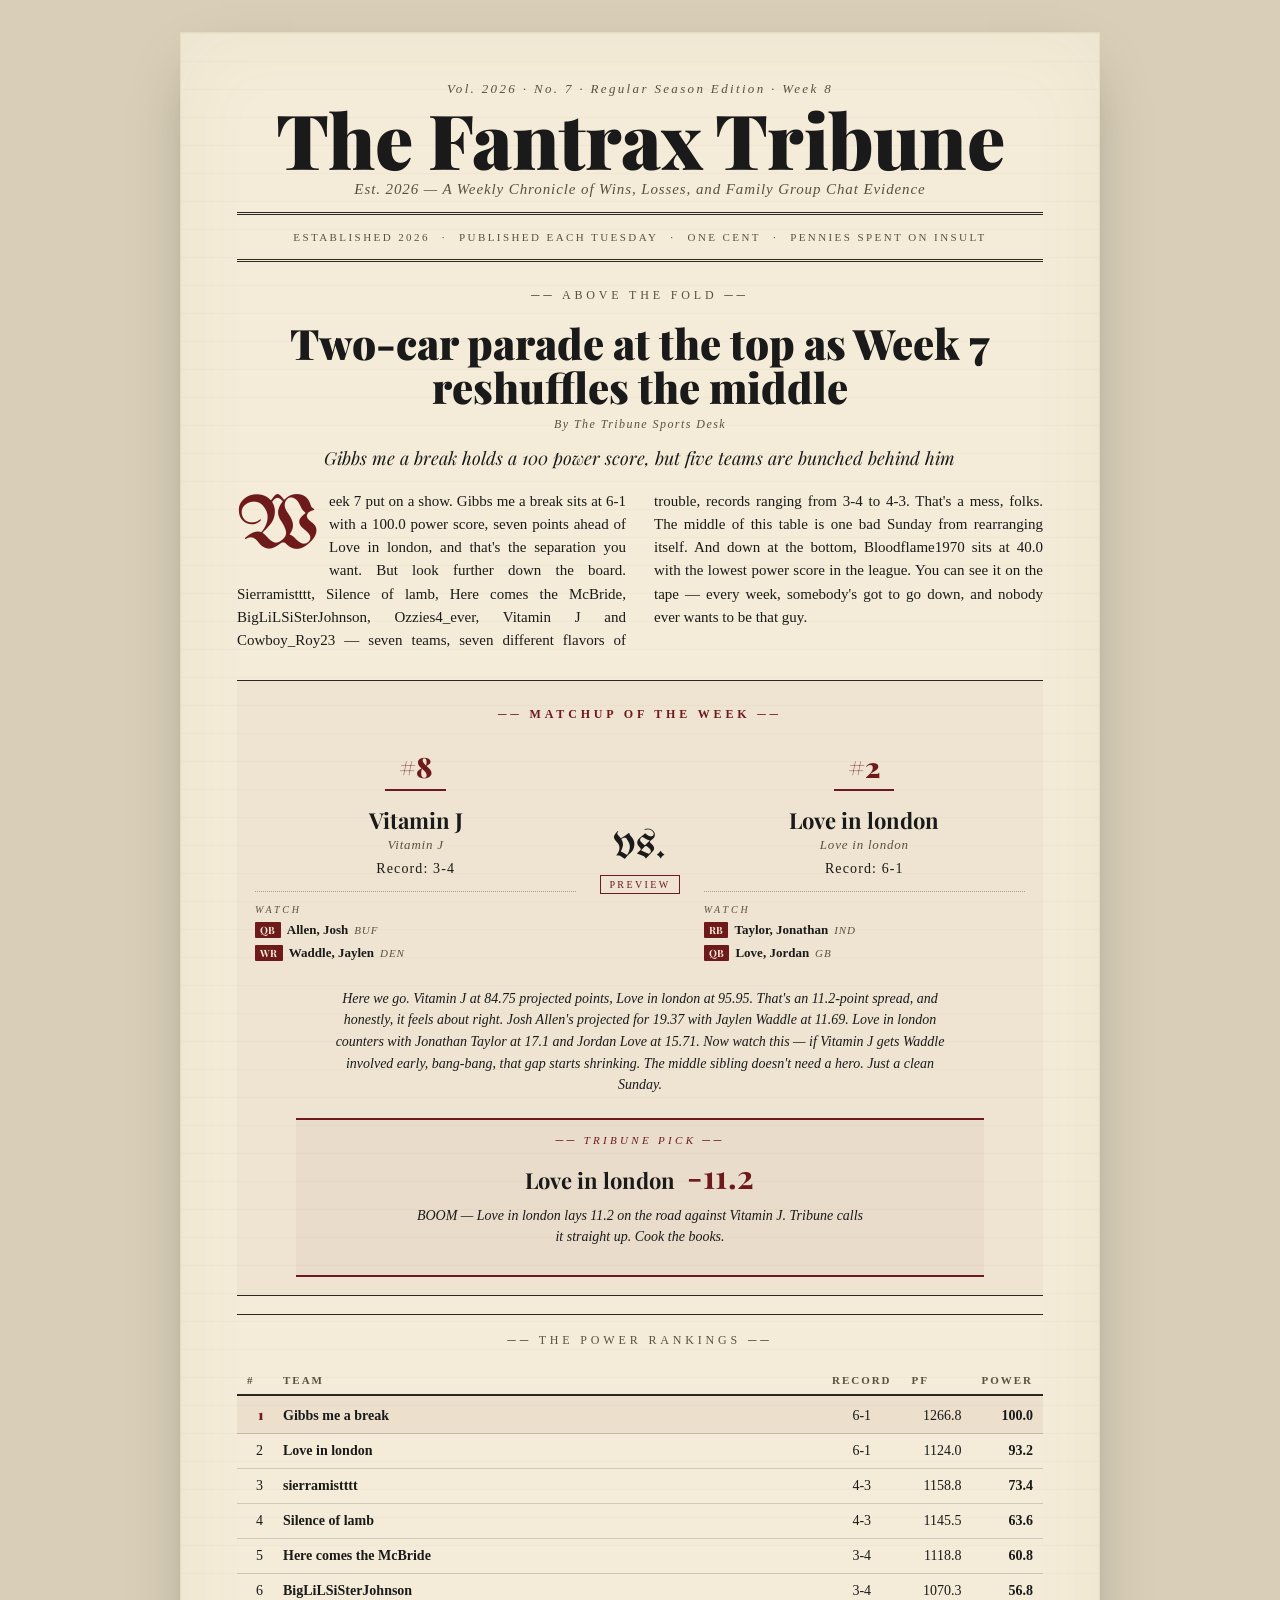
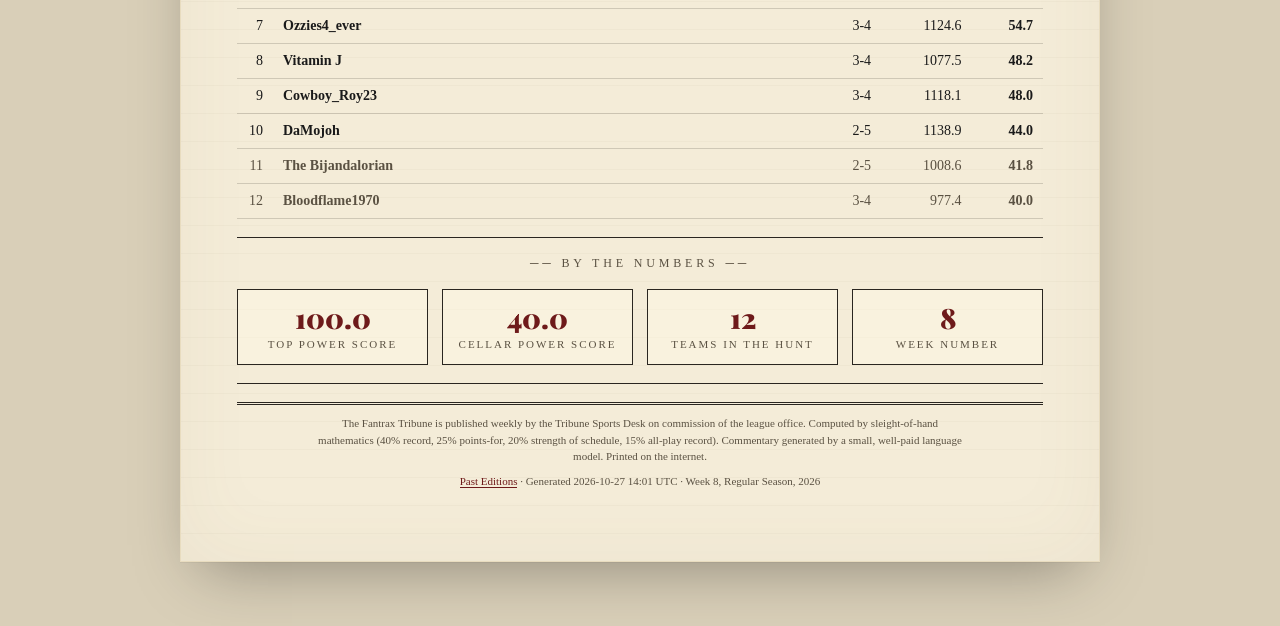
==== commit 4f4a67d8: "Tribune: Week 8 edition" ====
--- a/index.html
+++ b/index.html
@@ -3,7 +3,7 @@
 <head>
 <meta charset="utf-8">
 <meta name="viewport" content="width=device-width, initial-scale=1">
-<title>The Fantrax Tribune — Week 7 Edition</title>
+<title>The Fantrax Tribune — Week 8 Edition</title>
 <link rel="preconnect" href="https://fonts.googleapis.com">
 <link rel="preconnect" href="https://fonts.gstatic.com" crossorigin>
 <link href="https://fonts.googleapis.com/css2?family=Playfair+Display:wght@700;900&family=Old+Standard+TT:ital,wght@0,400;0,700;1,400&family=UnifrakturMaguntia&display=swap" rel="stylesheet">
@@ -13,7 +13,7 @@
 <div class="paper">
 
 <header class="masthead">
-  <div class="edition-line">Vol. 2026 · No. 7 · Regular Season Edition · Week 7</div>
+  <div class="edition-line">Vol. 2026 · No. 7 · Regular Season Edition · Week 8</div>
   <h1 class="title">The Fantrax Tribune</h1>
   <div class="subtitle">Est. 2026 — A Weekly Chronicle of Wins, Losses, and Family Group Chat Evidence</div>
   <div class="rule rule-double"></div>
@@ -34,11 +34,11 @@
   
   <div class="kicker">── Above The Fold ──</div>
   <article class="lede">
-    <h2 class="lede-headline">Two-car parade at the top, everybody else is just trying to keep up</h2>
+    <h2 class="lede-headline">Two-car parade at the top as Week 7 reshuffles the middle</h2>
     <div class="byline">By The Tribune Sports Desk</div>
-    <p class="deck">Gibbs me a break and Love in london both sit 5-1, but the rest of the league is a log jam of 3-3s and 2-4s doing math</p>
+    <p class="deck">Gibbs me a break holds a 100 power score, but five teams are bunched behind him</p>
     <div class="drop-cap-wrap">
-      <p class="drop-cap">Boom, here's your week seven picture. Up top, Gibbs me a break and Love in london both at five-and-one, just like that — two-car parade, everybody else is watching paint dry. Then you got a six-deep log jam of three-and-threes piled up in the middle, all bunched together, can't tell who's who. And down at the bottom, four teams sitting at two-and-four wondering where the season went. Now here's the thing that gets me: BigLiLSiSterJohnson, Vitamin J, Silence of lamb, Bloodflame1970, sierramttt — they're all three-and-three. Same record! Same problem! You gotta separate yourself this week or you're just gonna sit there. BigLiLSiSterJohnson has the higher power score, fifty-five flat, so she's got the inside track on the tiebreaker, but brother that's real thin. The middle of this league is doing gymnastics right now.</p>
+      <p class="drop-cap">Week 7 put on a show. Gibbs me a break sits at 6-1 with a 100.0 power score, seven points ahead of Love in london, and that's the separation you want. But look further down the board. Sierramistttt, Silence of lamb, Here comes the McBride, BigLiLSiSterJohnson, Ozzies4_ever, Vitamin J and Cowboy_Roy23 — seven teams, seven different flavors of trouble, records ranging from 3-4 to 4-3. That's a mess, folks. The middle of this table is one bad Sunday from rearranging itself. And down at the bottom, Bloodflame1970 sits at 40.0 with the lowest power score in the league. You can see it on the tape — every week, somebody's got to go down, and nobody ever wants to be that guy.</p>
     </div>
   </article>
   
@@ -48,40 +48,10 @@
     <div class="kicker accent">── Matchup of the Week ──</div>
     <div class="matchup">
       <div class="side">
-        <div class="rank-badge"><span class="hash">#</span>1</div>
-        <div class="team-name">Gibbs me a break</div>
-        <div class="owner-name">Gibbs me a break</div>
-        <div class="record">Record: 5-1</div>
-        
-        <div class="key-players">
-          <div class="key-label">Watch</div>
-          
-          <div class="player-chip">
-            <span class="player-pos">RB</span>
-            <span class="player-name">Gibbs, Jahmyr</span>
-            <span class="player-team">DET</span>
-          </div>
-          
-          <div class="player-chip">
-            <span class="player-pos">QB</span>
-            <span class="player-name">Herbert, Justin</span>
-            <span class="player-team">LAC</span>
-          </div>
-          
-        </div>
-        
-      </div>
-      <div class="vs">
-        <div class="versus">vs.</div>
-        
-          <div class="status-pill">PREVIEW</div>
-        
-      </div>
-      <div class="side">
-        <div class="rank-badge"><span class="hash">#</span>6</div>
+        <div class="rank-badge"><span class="hash">#</span>8</div>
         <div class="team-name">Vitamin J</div>
         <div class="owner-name">Vitamin J</div>
-        <div class="record">Record: 3-3</div>
+        <div class="record">Record: 3-4</div>
         
         <div class="key-players">
           <div class="key-label">Watch</div>
@@ -101,17 +71,47 @@
         </div>
         
       </div>
+      <div class="vs">
+        <div class="versus">vs.</div>
+        
+          <div class="status-pill">PREVIEW</div>
+        
+      </div>
+      <div class="side">
+        <div class="rank-badge"><span class="hash">#</span>2</div>
+        <div class="team-name">Love in london</div>
+        <div class="owner-name">Love in london</div>
+        <div class="record">Record: 6-1</div>
+        
+        <div class="key-players">
+          <div class="key-label">Watch</div>
+          
+          <div class="player-chip">
+            <span class="player-pos">RB</span>
+            <span class="player-name">Taylor, Jonathan</span>
+            <span class="player-team">IND</span>
+          </div>
+          
+          <div class="player-chip">
+            <span class="player-pos">QB</span>
+            <span class="player-name">Love, Jordan</span>
+            <span class="player-team">GB</span>
+          </div>
+          
+        </div>
+        
+      </div>
     </div>
-    <p class="motw-blurb">Alright now here's the game of the week, and I'm telling ya, this one's got a fork in it. Gibbs me a break, five-and-one, ranked number one, putting up a hundred-and-twelve point nine against Vitamin J, three-and-three, sitting at eighty-four point seven-five. Projected spread is twenty-eight point one-five. You can see it on paper before they play — Jahmyr Gibbs, the Detroit back, he's projected for nineteen-seven, and Justin Herbert at quarterback, seventeen-four-seven. Now if you're Vitamin J, you got Josh Allen at nineteen-three and Jaylen Waddle at eleven-six-nine. Waddle's in Denver now, by the way, moved on up. That's a tough draw. Twenty-eight points is a lot of wood to chop, and Vitamin J gotta find it somewhere. Let me tell ya, this league's stack-on-stacks scoring helps the Allen owner, but twenty-eight is twenty-eight.</p>
+    <p class="motw-blurb">Here we go. Vitamin J at 84.75 projected points, Love in london at 95.95. That's an 11.2-point spread, and honestly, it feels about right. Josh Allen's projected for 19.37 with Jaylen Waddle at 11.69. Love in london counters with Jonathan Taylor at 17.1 and Jordan Love at 15.71. Now watch this — if Vitamin J gets Waddle involved early, bang-bang, that gap starts shrinking. The middle sibling doesn't need a hero. Just a clean Sunday.</p>
 
     
     <div class="tribune-pick">
       <div class="pick-label">── Tribune Pick ──</div>
       <div class="pick-line">
-        <span class="pick-team">Gibbs me a break</span>
-        <span class="pick-spread">-26</span>
-      </div>
-      <p class="pick-blurb">I'm taking Gibbs me a break and laying the twenty-six. Here's why — when a team's projected a hundred-and-twelve, you don't overthink it. You take the points, you move on. Now if Josh Allen goes nuts, sure, it gets interesting. But Jahmyr Gibbs running the football with the chains moving? That's the chain gang bonus right there, half a point every time he gets a first down. Bang-bang. Twenty-six's my number.</p>
+        <span class="pick-team">Love in london</span>
+        <span class="pick-spread">-11.2</span>
+      </div>
+      <p class="pick-blurb">BOOM — Love in london lays 11.2 on the road against Vitamin J. Tribune calls it straight up. Cook the books.</p>
     </div>
     
   </aside>
@@ -142,8 +142,8 @@
             <strong>Gibbs me a break</strong>
           
         </td>
-        <td class="col-record">5-1</td>
-        <td class="col-pf">1115.7</td>
+        <td class="col-record">6-1</td>
+        <td class="col-pf">1266.8</td>
         <td class="col-score">100.0</td>
       </tr>
       
@@ -154,9 +154,9 @@
             <strong>Love in london</strong>
           
         </td>
-        <td class="col-record">5-1</td>
-        <td class="col-pf">963.6</td>
-        <td class="col-score">90.2</td>
+        <td class="col-record">6-1</td>
+        <td class="col-pf">1124.0</td>
+        <td class="col-score">93.2</td>
       </tr>
       
       <tr class="rank-row  ">
@@ -166,123 +166,123 @@
             <strong>sierramistttt</strong>
           
         </td>
-        <td class="col-record">3-3</td>
-        <td class="col-pf">1027.8</td>
-        <td class="col-score">70.1</td>
+        <td class="col-record">4-3</td>
+        <td class="col-pf">1158.8</td>
+        <td class="col-score">73.4</td>
       </tr>
       
       <tr class="rank-row  ">
         <td class="col-rank">4</td>
         <td class="col-team">
           
+            <strong>Silence of lamb</strong>
+          
+        </td>
+        <td class="col-record">4-3</td>
+        <td class="col-pf">1145.5</td>
+        <td class="col-score">63.6</td>
+      </tr>
+      
+      <tr class="rank-row  ">
+        <td class="col-rank">5</td>
+        <td class="col-team">
+          
+            <strong>Here comes the McBride</strong>
+          
+        </td>
+        <td class="col-record">3-4</td>
+        <td class="col-pf">1118.8</td>
+        <td class="col-score">60.8</td>
+      </tr>
+      
+      <tr class="rank-row  ">
+        <td class="col-rank">6</td>
+        <td class="col-team">
+          
+            <strong>BigLiLSiSterJohnson</strong>
+          
+        </td>
+        <td class="col-record">3-4</td>
+        <td class="col-pf">1070.3</td>
+        <td class="col-score">56.8</td>
+      </tr>
+      
+      <tr class="rank-row  ">
+        <td class="col-rank">7</td>
+        <td class="col-team">
+          
             <strong>Ozzies4_ever</strong>
           
         </td>
-        <td class="col-record">3-3</td>
-        <td class="col-pf">967.4</td>
-        <td class="col-score">62.7</td>
-      </tr>
-      
-      <tr class="rank-row  ">
-        <td class="col-rank">5</td>
-        <td class="col-team">
-          
-            <strong>BigLiLSiSterJohnson</strong>
-          
-        </td>
-        <td class="col-record">3-3</td>
-        <td class="col-pf">940.1</td>
-        <td class="col-score">60.9</td>
-      </tr>
-      
-      <tr class="rank-row  ">
-        <td class="col-rank">6</td>
+        <td class="col-record">3-4</td>
+        <td class="col-pf">1124.6</td>
+        <td class="col-score">54.7</td>
+      </tr>
+      
+      <tr class="rank-row  ">
+        <td class="col-rank">8</td>
         <td class="col-team">
           
             <strong>Vitamin J</strong>
           
         </td>
-        <td class="col-record">3-3</td>
-        <td class="col-pf">940.0</td>
-        <td class="col-score">55.6</td>
-      </tr>
-      
-      <tr class="rank-row  ">
-        <td class="col-rank">7</td>
-        <td class="col-team">
-          
-            <strong>Silence of lamb</strong>
-          
-        </td>
-        <td class="col-record">3-3</td>
-        <td class="col-pf">940.0</td>
-        <td class="col-score">53.8</td>
-      </tr>
-      
-      <tr class="rank-row  ">
-        <td class="col-rank">8</td>
-        <td class="col-team">
-          
-            <strong>Bloodflame1970</strong>
-          
-        </td>
-        <td class="col-record">3-3</td>
-        <td class="col-pf">903.2</td>
-        <td class="col-score">53.2</td>
+        <td class="col-record">3-4</td>
+        <td class="col-pf">1077.5</td>
+        <td class="col-score">48.2</td>
       </tr>
       
       <tr class="rank-row  ">
         <td class="col-rank">9</td>
         <td class="col-team">
           
-            <strong>Here comes the McBride</strong>
-          
-        </td>
-        <td class="col-record">2-4</td>
-        <td class="col-pf">959.0</td>
-        <td class="col-score">50.9</td>
+            <strong>Cowboy_Roy23</strong>
+          
+        </td>
+        <td class="col-record">3-4</td>
+        <td class="col-pf">1118.1</td>
+        <td class="col-score">48.0</td>
       </tr>
       
       <tr class="rank-row  ">
         <td class="col-rank">10</td>
         <td class="col-team">
           
-            <strong>The Bijandalorian</strong>
-          
-        </td>
-        <td class="col-record">2-4</td>
-        <td class="col-pf">897.1</td>
-        <td class="col-score">46.9</td>
+            <strong>DaMojoh</strong>
+          
+        </td>
+        <td class="col-record">2-5</td>
+        <td class="col-pf">1138.9</td>
+        <td class="col-score">44.0</td>
       </tr>
       
       <tr class="rank-row  rank-row--bottom">
         <td class="col-rank">11</td>
         <td class="col-team">
           
-            <strong>DaMojoh</strong>
-          
-        </td>
-        <td class="col-record">2-4</td>
-        <td class="col-pf">988.6</td>
-        <td class="col-score">45.7</td>
+            <strong>The Bijandalorian</strong>
+          
+        </td>
+        <td class="col-record">2-5</td>
+        <td class="col-pf">1008.6</td>
+        <td class="col-score">41.8</td>
       </tr>
       
       <tr class="rank-row  rank-row--bottom">
         <td class="col-rank">12</td>
         <td class="col-team">
           
-            <strong>Cowboy_Roy23</strong>
-          
-        </td>
-        <td class="col-record">2-4</td>
-        <td class="col-pf">954.9</td>
+            <strong>Bloodflame1970</strong>
+          
+        </td>
+        <td class="col-record">3-4</td>
+        <td class="col-pf">977.4</td>
         <td class="col-score">40.0</td>
       </tr>
       
     </tbody>
   </table>
 
-  <p class="section-blurb">Top of the heap, Gibbs me a break is sitting pretty, hundred flat on the power score, no challenger. Below him, Love in london at ninety point two — she's right there, two-tenths behind in the standings but ten points back in power score. Now watch this, you got a big old gulf between Love in london and sierramttt at seventy point one. That's where the middle of the pack starts. Ozzies4_ever at sixty-two-seven, BigLiLSiSterJohnson at sixty point nine, Vitamin J at fifty-five-six, then Silence of lamb and Bloodflame1970 in the low fifties. Everybody from rank three on down is just separated by fractions. And at the bottom, Cowboy_Roy23, forty flat. Yikes. Here's a guy who... forty on the power score, that's just not enough points to keep up. Two-and-four, sitting on the bottom rung watching everybody else climb.</p>
+  
 </section>
 
 <div class="rule rule-single"></div>
@@ -293,23 +293,23 @@
   <div class="numbers-grid">
     
       <div class="number-card">
-        <div class="number-value">+0.5</div>
-        <div class="number-label">1st-down rush bonus</div>
+        <div class="number-value">100.0</div>
+        <div class="number-label">Top Power Score</div>
       </div>
     
       <div class="number-card">
-        <div class="number-value">+0.25</div>
-        <div class="number-label">1st-down pass bonus</div>
+        <div class="number-value">40.0</div>
+        <div class="number-label">Cellar Power Score</div>
       </div>
     
       <div class="number-card">
-        <div class="number-value">1.5x</div>
-        <div class="number-label">TE reception premium</div>
+        <div class="number-value">12</div>
+        <div class="number-label">Teams in the Hunt</div>
       </div>
     
       <div class="number-card">
-        <div class="number-value">+3</div>
-        <div class="number-label">50+ yd passing TD</div>
+        <div class="number-value">8</div>
+        <div class="number-label">Week Number</div>
       </div>
     
   </div>
@@ -318,11 +318,6 @@
 <div class="rule rule-single"></div>
 
 <!-- ===== CLOSING NOTES ===== -->
-
-<section class="closing">
-  <div class="kicker">── Final Whistle ──</div>
-  <p class="closing-body">That's your week seven, folks. Set your lineups, drink your coffee, and we'll see you back here next week. Boom.</p>
-</section>
 
 
 <footer class="colophon">
@@ -335,7 +330,7 @@
   </p>
   <p class="archive-note">
     <a href="editions/index.html">Past Editions</a> ·
-    Generated 2026-10-20 14:00 UTC · Week 7, Regular Season, 2026
+    Generated 2026-10-27 14:01 UTC · Week 8, Regular Season, 2026
   </p>
 </footer>
 
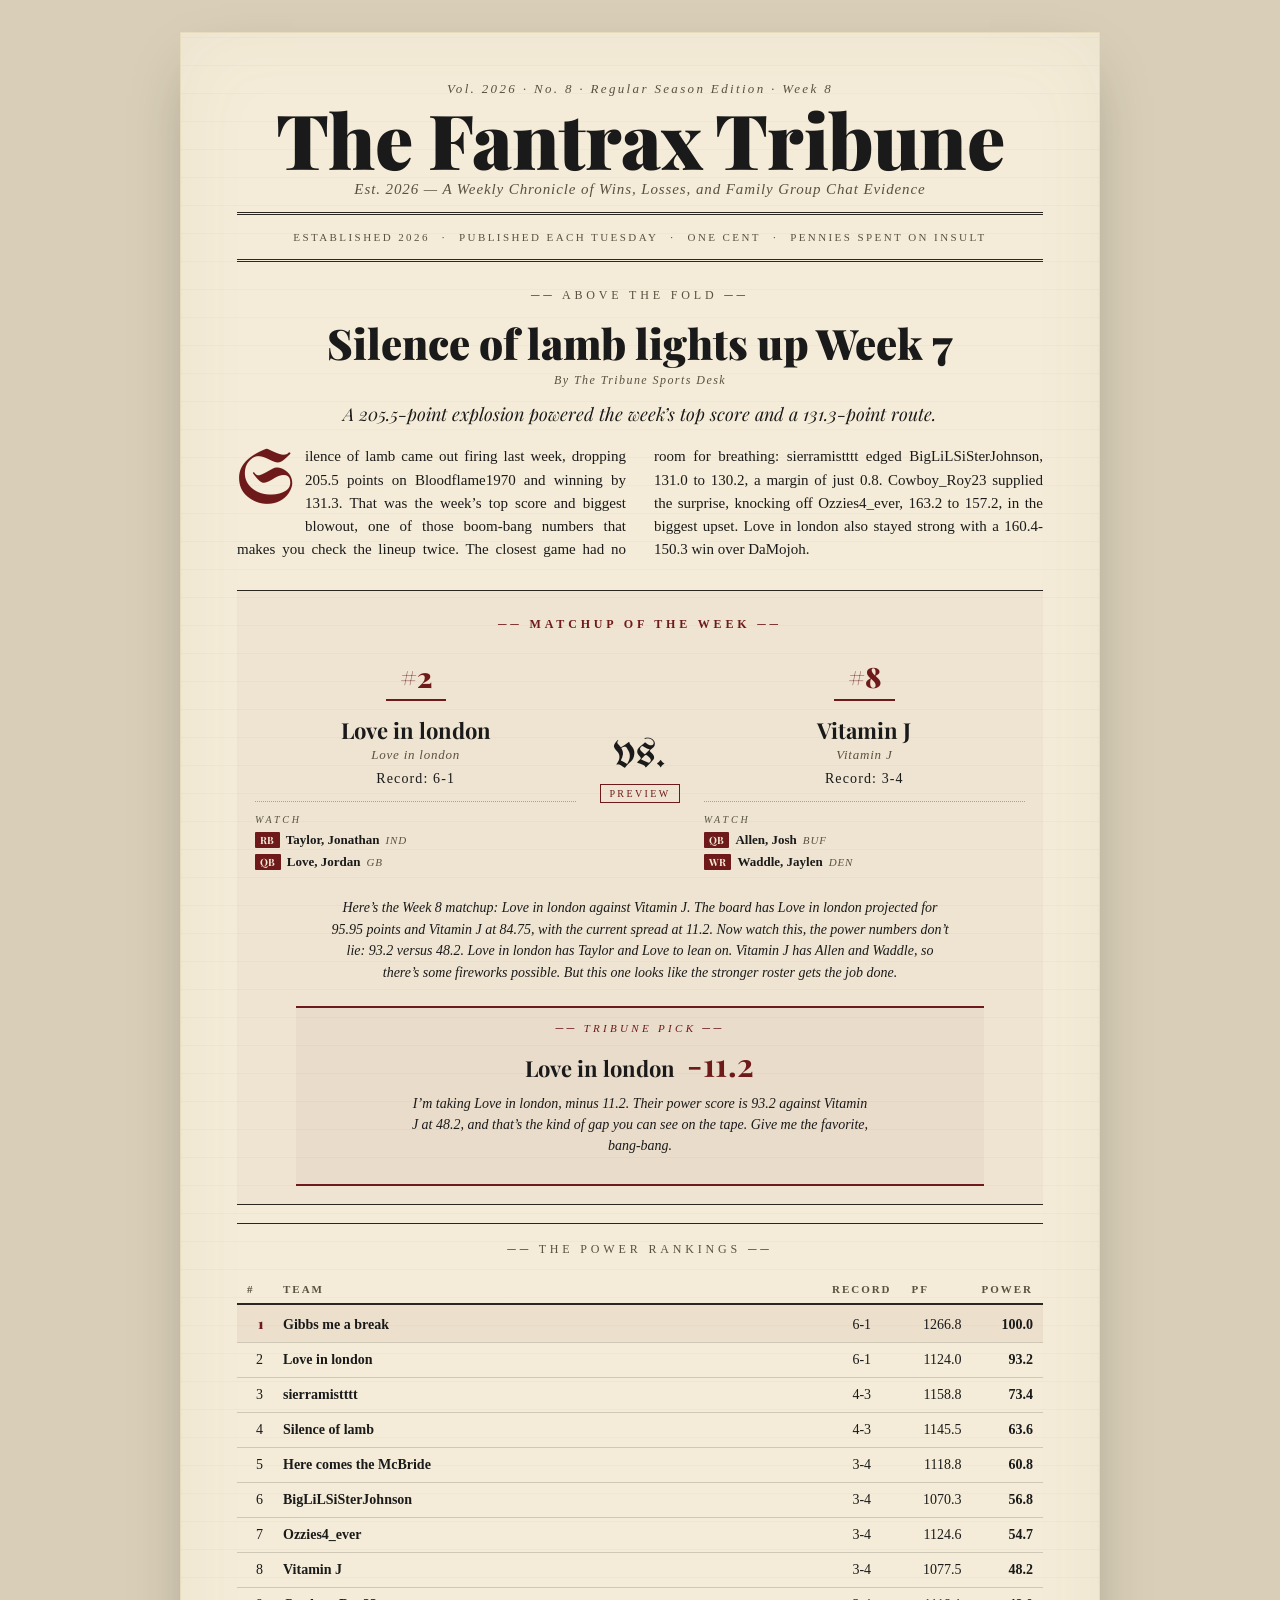
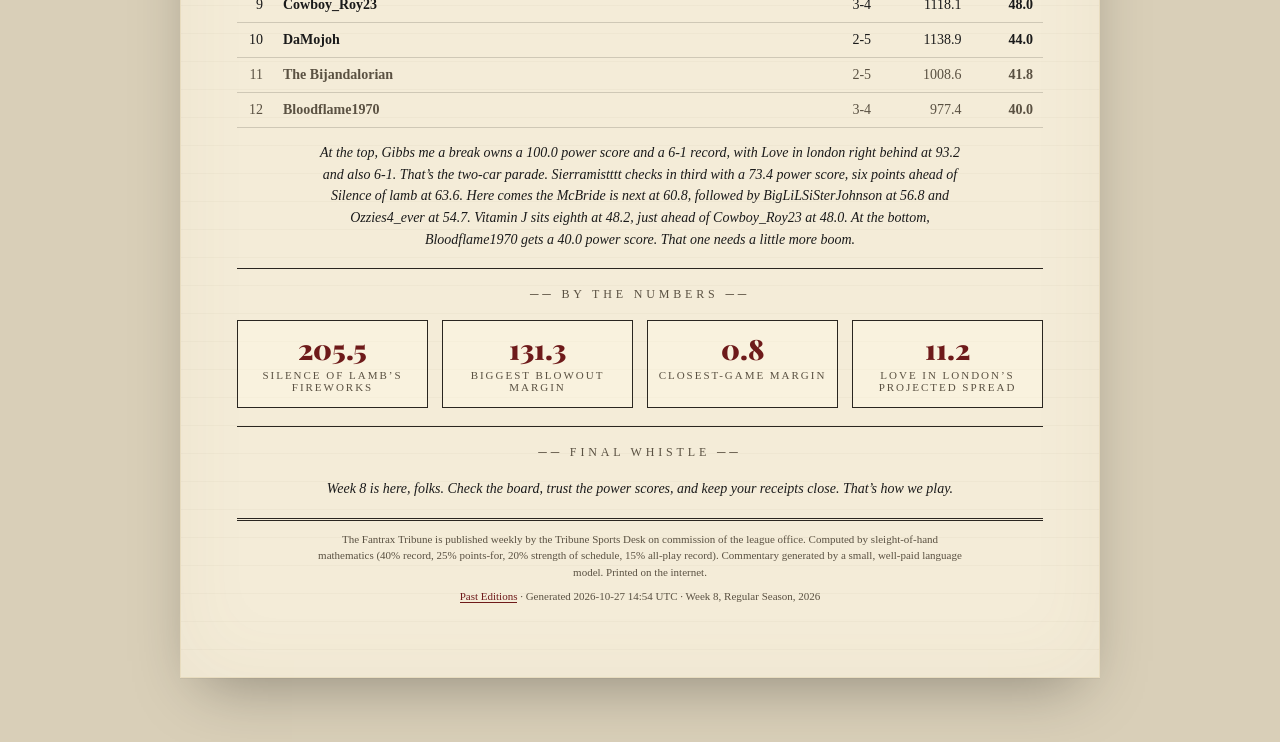
==== commit 6fd99a13: "Fix: Fantrax last-week recap now renders (Week 8 edition) The Fantrax Tribune had no last-week recap" ====
--- a/index.html
+++ b/index.html
@@ -13,7 +13,7 @@
 <div class="paper">
 
 <header class="masthead">
-  <div class="edition-line">Vol. 2026 · No. 7 · Regular Season Edition · Week 8</div>
+  <div class="edition-line">Vol. 2026 · No. 8 · Regular Season Edition · Week 8</div>
   <h1 class="title">The Fantrax Tribune</h1>
   <div class="subtitle">Est. 2026 — A Weekly Chronicle of Wins, Losses, and Family Group Chat Evidence</div>
   <div class="rule rule-double"></div>
@@ -34,11 +34,11 @@
   
   <div class="kicker">── Above The Fold ──</div>
   <article class="lede">
-    <h2 class="lede-headline">Two-car parade at the top as Week 7 reshuffles the middle</h2>
+    <h2 class="lede-headline">Silence of lamb lights up Week 7</h2>
     <div class="byline">By The Tribune Sports Desk</div>
-    <p class="deck">Gibbs me a break holds a 100 power score, but five teams are bunched behind him</p>
+    <p class="deck">A 205.5-point explosion powered the week’s top score and a 131.3-point route.</p>
     <div class="drop-cap-wrap">
-      <p class="drop-cap">Week 7 put on a show. Gibbs me a break sits at 6-1 with a 100.0 power score, seven points ahead of Love in london, and that's the separation you want. But look further down the board. Sierramistttt, Silence of lamb, Here comes the McBride, BigLiLSiSterJohnson, Ozzies4_ever, Vitamin J and Cowboy_Roy23 — seven teams, seven different flavors of trouble, records ranging from 3-4 to 4-3. That's a mess, folks. The middle of this table is one bad Sunday from rearranging itself. And down at the bottom, Bloodflame1970 sits at 40.0 with the lowest power score in the league. You can see it on the tape — every week, somebody's got to go down, and nobody ever wants to be that guy.</p>
+      <p class="drop-cap">Silence of lamb came out firing last week, dropping 205.5 points on Bloodflame1970 and winning by 131.3. That was the week’s top score and biggest blowout, one of those boom-bang numbers that makes you check the lineup twice. The closest game had no room for breathing: sierramistttt edged BigLiLSiSterJohnson, 131.0 to 130.2, a margin of just 0.8. Cowboy_Roy23 supplied the surprise, knocking off Ozzies4_ever, 163.2 to 157.2, in the biggest upset. Love in london also stayed strong with a 160.4-150.3 win over DaMojoh.</p>
     </div>
   </article>
   
@@ -48,6 +48,36 @@
     <div class="kicker accent">── Matchup of the Week ──</div>
     <div class="matchup">
       <div class="side">
+        <div class="rank-badge"><span class="hash">#</span>2</div>
+        <div class="team-name">Love in london</div>
+        <div class="owner-name">Love in london</div>
+        <div class="record">Record: 6-1</div>
+        
+        <div class="key-players">
+          <div class="key-label">Watch</div>
+          
+          <div class="player-chip">
+            <span class="player-pos">RB</span>
+            <span class="player-name">Taylor, Jonathan</span>
+            <span class="player-team">IND</span>
+          </div>
+          
+          <div class="player-chip">
+            <span class="player-pos">QB</span>
+            <span class="player-name">Love, Jordan</span>
+            <span class="player-team">GB</span>
+          </div>
+          
+        </div>
+        
+      </div>
+      <div class="vs">
+        <div class="versus">vs.</div>
+        
+          <div class="status-pill">PREVIEW</div>
+        
+      </div>
+      <div class="side">
         <div class="rank-badge"><span class="hash">#</span>8</div>
         <div class="team-name">Vitamin J</div>
         <div class="owner-name">Vitamin J</div>
@@ -71,38 +101,8 @@
         </div>
         
       </div>
-      <div class="vs">
-        <div class="versus">vs.</div>
-        
-          <div class="status-pill">PREVIEW</div>
-        
-      </div>
-      <div class="side">
-        <div class="rank-badge"><span class="hash">#</span>2</div>
-        <div class="team-name">Love in london</div>
-        <div class="owner-name">Love in london</div>
-        <div class="record">Record: 6-1</div>
-        
-        <div class="key-players">
-          <div class="key-label">Watch</div>
-          
-          <div class="player-chip">
-            <span class="player-pos">RB</span>
-            <span class="player-name">Taylor, Jonathan</span>
-            <span class="player-team">IND</span>
-          </div>
-          
-          <div class="player-chip">
-            <span class="player-pos">QB</span>
-            <span class="player-name">Love, Jordan</span>
-            <span class="player-team">GB</span>
-          </div>
-          
-        </div>
-        
-      </div>
     </div>
-    <p class="motw-blurb">Here we go. Vitamin J at 84.75 projected points, Love in london at 95.95. That's an 11.2-point spread, and honestly, it feels about right. Josh Allen's projected for 19.37 with Jaylen Waddle at 11.69. Love in london counters with Jonathan Taylor at 17.1 and Jordan Love at 15.71. Now watch this — if Vitamin J gets Waddle involved early, bang-bang, that gap starts shrinking. The middle sibling doesn't need a hero. Just a clean Sunday.</p>
+    <p class="motw-blurb">Here’s the Week 8 matchup: Love in london against Vitamin J. The board has Love in london projected for 95.95 points and Vitamin J at 84.75, with the current spread at 11.2. Now watch this, the power numbers don’t lie: 93.2 versus 48.2. Love in london has Taylor and Love to lean on. Vitamin J has Allen and Waddle, so there’s some fireworks possible. But this one looks like the stronger roster gets the job done.</p>
 
     
     <div class="tribune-pick">
@@ -111,7 +111,7 @@
         <span class="pick-team">Love in london</span>
         <span class="pick-spread">-11.2</span>
       </div>
-      <p class="pick-blurb">BOOM — Love in london lays 11.2 on the road against Vitamin J. Tribune calls it straight up. Cook the books.</p>
+      <p class="pick-blurb">I’m taking Love in london, minus 11.2. Their power score is 93.2 against Vitamin J at 48.2, and that’s the kind of gap you can see on the tape. Give me the favorite, bang-bang.</p>
     </div>
     
   </aside>
@@ -282,7 +282,7 @@
     </tbody>
   </table>
 
-  
+  <p class="section-blurb">At the top, Gibbs me a break owns a 100.0 power score and a 6-1 record, with Love in london right behind at 93.2 and also 6-1. That’s the two-car parade. Sierramistttt checks in third with a 73.4 power score, six points ahead of Silence of lamb at 63.6. Here comes the McBride is next at 60.8, followed by BigLiLSiSterJohnson at 56.8 and Ozzies4_ever at 54.7. Vitamin J sits eighth at 48.2, just ahead of Cowboy_Roy23 at 48.0. At the bottom, Bloodflame1970 gets a 40.0 power score. That one needs a little more boom.</p>
 </section>
 
 <div class="rule rule-single"></div>
@@ -293,23 +293,23 @@
   <div class="numbers-grid">
     
       <div class="number-card">
-        <div class="number-value">100.0</div>
-        <div class="number-label">Top Power Score</div>
+        <div class="number-value">205.5</div>
+        <div class="number-label">Silence of lamb’s fireworks</div>
       </div>
     
       <div class="number-card">
-        <div class="number-value">40.0</div>
-        <div class="number-label">Cellar Power Score</div>
+        <div class="number-value">131.3</div>
+        <div class="number-label">Biggest blowout margin</div>
       </div>
     
       <div class="number-card">
-        <div class="number-value">12</div>
-        <div class="number-label">Teams in the Hunt</div>
+        <div class="number-value">0.8</div>
+        <div class="number-label">Closest-game margin</div>
       </div>
     
       <div class="number-card">
-        <div class="number-value">8</div>
-        <div class="number-label">Week Number</div>
+        <div class="number-value">11.2</div>
+        <div class="number-label">Love in london’s projected spread</div>
       </div>
     
   </div>
@@ -318,6 +318,11 @@
 <div class="rule rule-single"></div>
 
 <!-- ===== CLOSING NOTES ===== -->
+
+<section class="closing">
+  <div class="kicker">── Final Whistle ──</div>
+  <p class="closing-body">Week 8 is here, folks. Check the board, trust the power scores, and keep your receipts close. That’s how we play.</p>
+</section>
 
 
 <footer class="colophon">
@@ -330,7 +335,7 @@
   </p>
   <p class="archive-note">
     <a href="editions/index.html">Past Editions</a> ·
-    Generated 2026-10-27 14:01 UTC · Week 8, Regular Season, 2026
+    Generated 2026-10-27 14:54 UTC · Week 8, Regular Season, 2026
   </p>
 </footer>
 
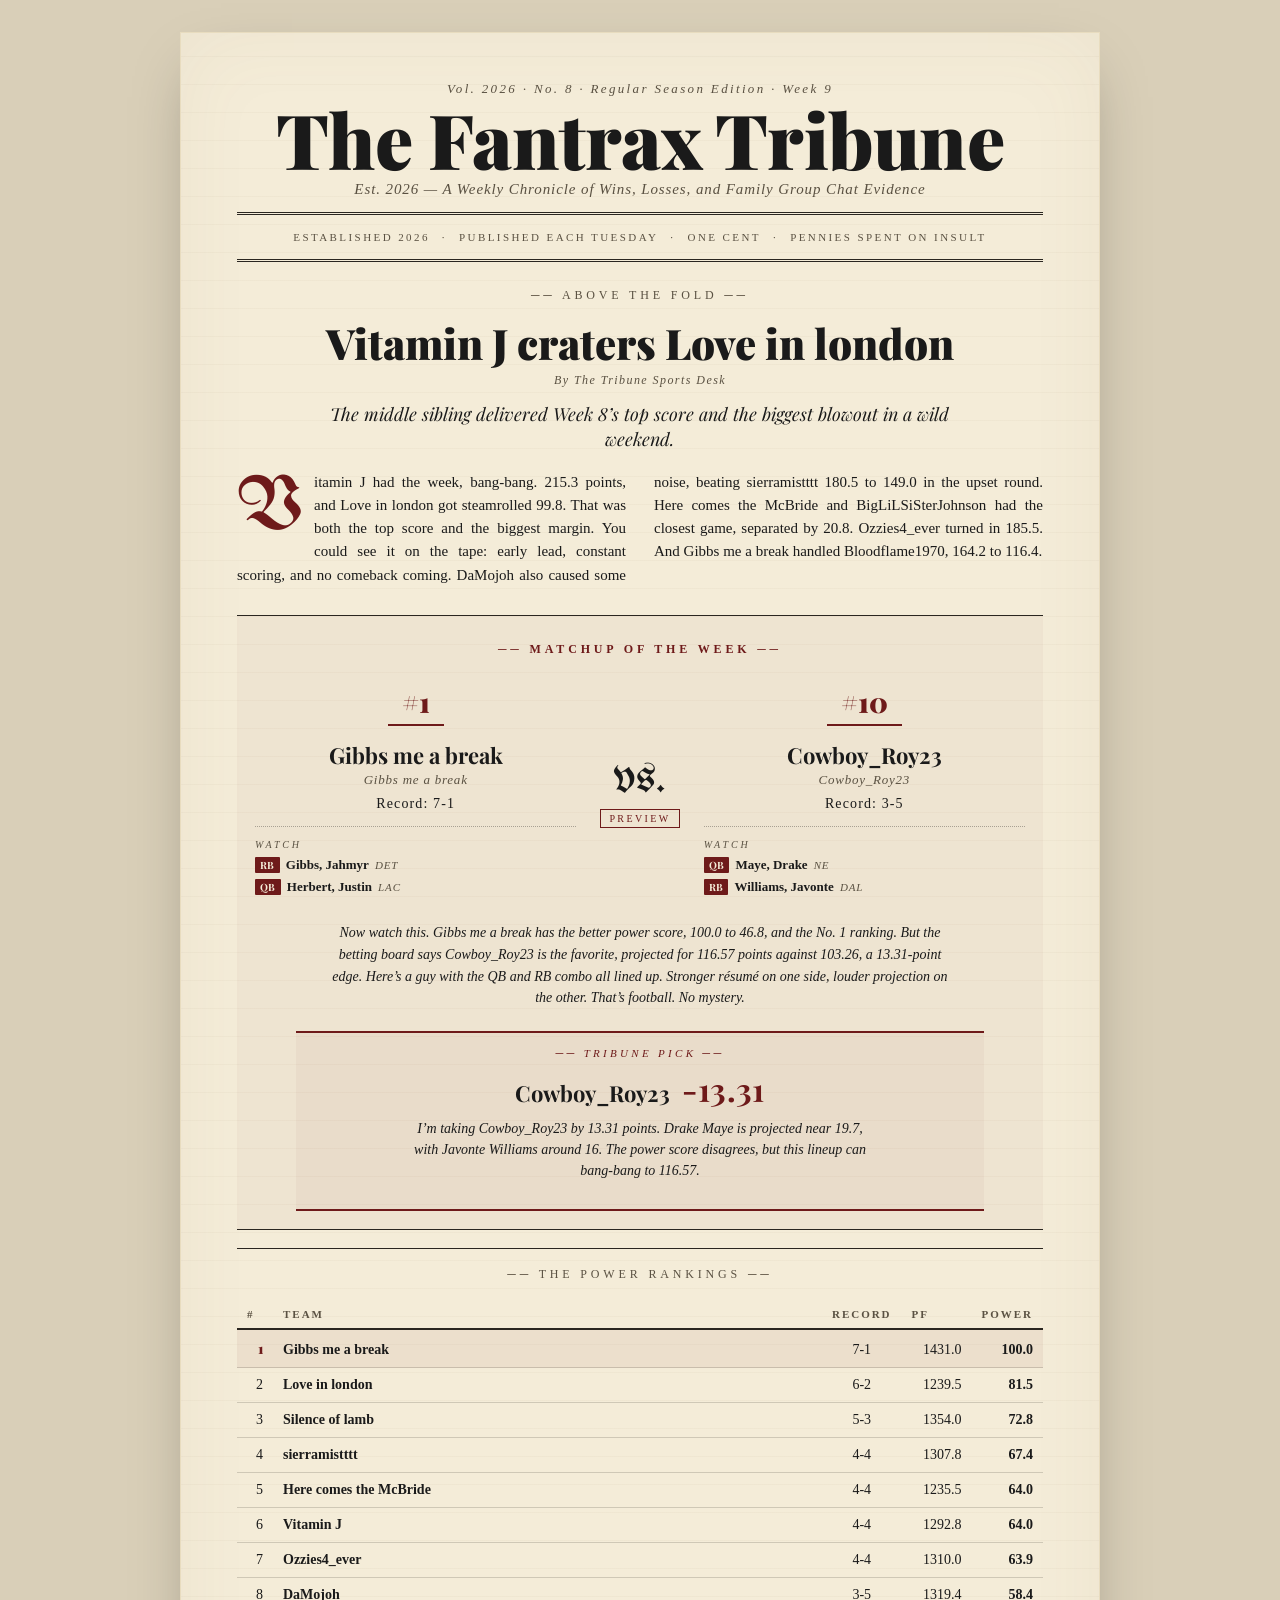
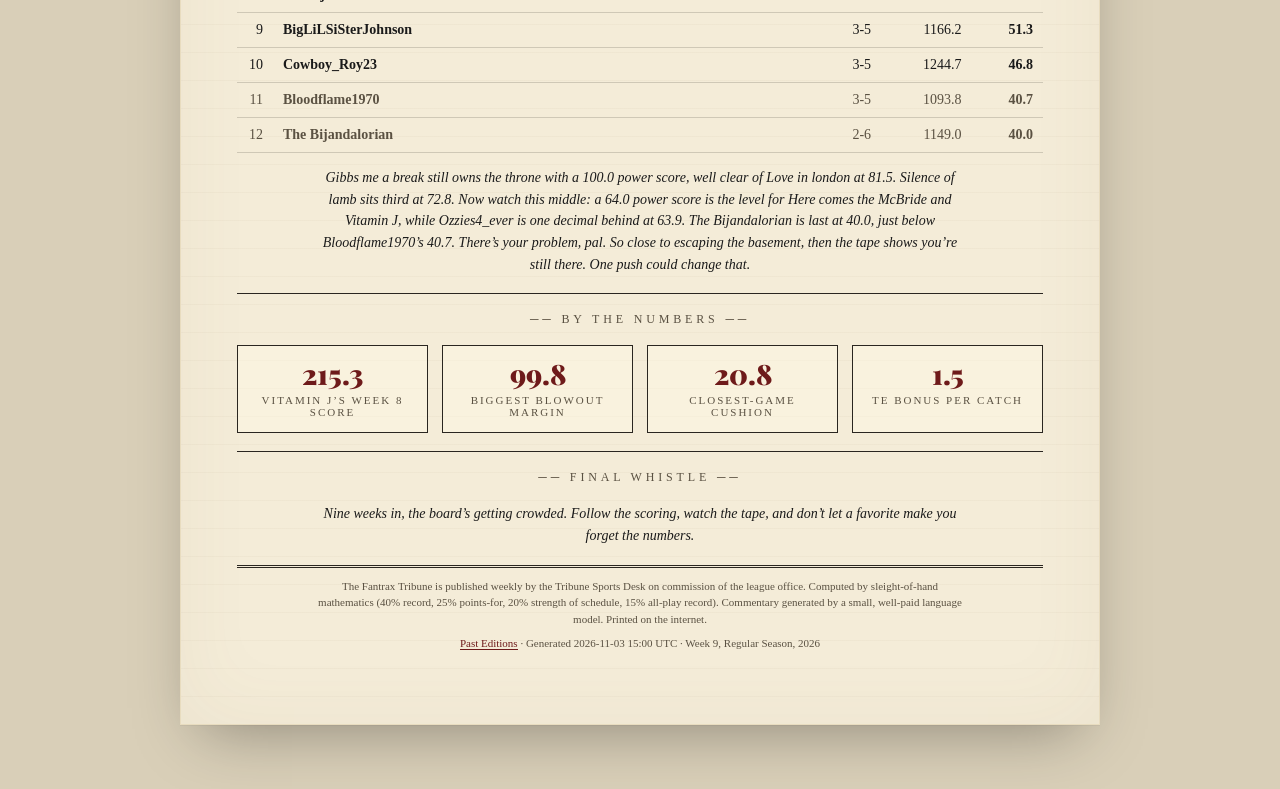
==== commit 9ce98f60: "Tribune: Week 9 edition" ====
--- a/index.html
+++ b/index.html
@@ -3,7 +3,7 @@
 <head>
 <meta charset="utf-8">
 <meta name="viewport" content="width=device-width, initial-scale=1">
-<title>The Fantrax Tribune — Week 8 Edition</title>
+<title>The Fantrax Tribune — Week 9 Edition</title>
 <link rel="preconnect" href="https://fonts.googleapis.com">
 <link rel="preconnect" href="https://fonts.gstatic.com" crossorigin>
 <link href="https://fonts.googleapis.com/css2?family=Playfair+Display:wght@700;900&family=Old+Standard+TT:ital,wght@0,400;0,700;1,400&family=UnifrakturMaguntia&display=swap" rel="stylesheet">
@@ -13,7 +13,7 @@
 <div class="paper">
 
 <header class="masthead">
-  <div class="edition-line">Vol. 2026 · No. 8 · Regular Season Edition · Week 8</div>
+  <div class="edition-line">Vol. 2026 · No. 8 · Regular Season Edition · Week 9</div>
   <h1 class="title">The Fantrax Tribune</h1>
   <div class="subtitle">Est. 2026 — A Weekly Chronicle of Wins, Losses, and Family Group Chat Evidence</div>
   <div class="rule rule-double"></div>
@@ -34,11 +34,11 @@
   
   <div class="kicker">── Above The Fold ──</div>
   <article class="lede">
-    <h2 class="lede-headline">Silence of lamb lights up Week 7</h2>
+    <h2 class="lede-headline">Vitamin J craters Love in london</h2>
     <div class="byline">By The Tribune Sports Desk</div>
-    <p class="deck">A 205.5-point explosion powered the week’s top score and a 131.3-point route.</p>
+    <p class="deck">The middle sibling delivered Week 8’s top score and the biggest blowout in a wild weekend.</p>
     <div class="drop-cap-wrap">
-      <p class="drop-cap">Silence of lamb came out firing last week, dropping 205.5 points on Bloodflame1970 and winning by 131.3. That was the week’s top score and biggest blowout, one of those boom-bang numbers that makes you check the lineup twice. The closest game had no room for breathing: sierramistttt edged BigLiLSiSterJohnson, 131.0 to 130.2, a margin of just 0.8. Cowboy_Roy23 supplied the surprise, knocking off Ozzies4_ever, 163.2 to 157.2, in the biggest upset. Love in london also stayed strong with a 160.4-150.3 win over DaMojoh.</p>
+      <p class="drop-cap">Vitamin J had the week, bang-bang. 215.3 points, and Love in london got steamrolled 99.8. That was both the top score and the biggest margin. You could see it on the tape: early lead, constant scoring, and no comeback coming. DaMojoh also caused some noise, beating sierramistttt 180.5 to 149.0 in the upset round. Here comes the McBride and BigLiLSiSterJohnson had the closest game, separated by 20.8. Ozzies4_ever turned in 185.5. And Gibbs me a break handled Bloodflame1970, 164.2 to 116.4.</p>
     </div>
   </article>
   
@@ -48,24 +48,24 @@
     <div class="kicker accent">── Matchup of the Week ──</div>
     <div class="matchup">
       <div class="side">
-        <div class="rank-badge"><span class="hash">#</span>2</div>
-        <div class="team-name">Love in london</div>
-        <div class="owner-name">Love in london</div>
-        <div class="record">Record: 6-1</div>
+        <div class="rank-badge"><span class="hash">#</span>1</div>
+        <div class="team-name">Gibbs me a break</div>
+        <div class="owner-name">Gibbs me a break</div>
+        <div class="record">Record: 7-1</div>
         
         <div class="key-players">
           <div class="key-label">Watch</div>
           
           <div class="player-chip">
             <span class="player-pos">RB</span>
-            <span class="player-name">Taylor, Jonathan</span>
-            <span class="player-team">IND</span>
+            <span class="player-name">Gibbs, Jahmyr</span>
+            <span class="player-team">DET</span>
           </div>
           
           <div class="player-chip">
             <span class="player-pos">QB</span>
-            <span class="player-name">Love, Jordan</span>
-            <span class="player-team">GB</span>
+            <span class="player-name">Herbert, Justin</span>
+            <span class="player-team">LAC</span>
           </div>
           
         </div>
@@ -78,40 +78,40 @@
         
       </div>
       <div class="side">
-        <div class="rank-badge"><span class="hash">#</span>8</div>
-        <div class="team-name">Vitamin J</div>
-        <div class="owner-name">Vitamin J</div>
-        <div class="record">Record: 3-4</div>
+        <div class="rank-badge"><span class="hash">#</span>10</div>
+        <div class="team-name">Cowboy_Roy23</div>
+        <div class="owner-name">Cowboy_Roy23</div>
+        <div class="record">Record: 3-5</div>
         
         <div class="key-players">
           <div class="key-label">Watch</div>
           
           <div class="player-chip">
             <span class="player-pos">QB</span>
-            <span class="player-name">Allen, Josh</span>
-            <span class="player-team">BUF</span>
+            <span class="player-name">Maye, Drake</span>
+            <span class="player-team">NE</span>
           </div>
           
           <div class="player-chip">
-            <span class="player-pos">WR</span>
-            <span class="player-name">Waddle, Jaylen</span>
-            <span class="player-team">DEN</span>
+            <span class="player-pos">RB</span>
+            <span class="player-name">Williams, Javonte</span>
+            <span class="player-team">DAL</span>
           </div>
           
         </div>
         
       </div>
     </div>
-    <p class="motw-blurb">Here’s the Week 8 matchup: Love in london against Vitamin J. The board has Love in london projected for 95.95 points and Vitamin J at 84.75, with the current spread at 11.2. Now watch this, the power numbers don’t lie: 93.2 versus 48.2. Love in london has Taylor and Love to lean on. Vitamin J has Allen and Waddle, so there’s some fireworks possible. But this one looks like the stronger roster gets the job done.</p>
+    <p class="motw-blurb">Now watch this. Gibbs me a break has the better power score, 100.0 to 46.8, and the No. 1 ranking. But the betting board says Cowboy_Roy23 is the favorite, projected for 116.57 points against 103.26, a 13.31-point edge. Here’s a guy with the QB and RB combo all lined up. Stronger résumé on one side, louder projection on the other. That’s football. No mystery.</p>
 
     
     <div class="tribune-pick">
       <div class="pick-label">── Tribune Pick ──</div>
       <div class="pick-line">
-        <span class="pick-team">Love in london</span>
-        <span class="pick-spread">-11.2</span>
-      </div>
-      <p class="pick-blurb">I’m taking Love in london, minus 11.2. Their power score is 93.2 against Vitamin J at 48.2, and that’s the kind of gap you can see on the tape. Give me the favorite, bang-bang.</p>
+        <span class="pick-team">Cowboy_Roy23</span>
+        <span class="pick-spread">-13.31</span>
+      </div>
+      <p class="pick-blurb">I’m taking Cowboy_Roy23 by 13.31 points. Drake Maye is projected near 19.7, with Javonte Williams around 16. The power score disagrees, but this lineup can bang-bang to 116.57.</p>
     </div>
     
   </aside>
@@ -142,8 +142,8 @@
             <strong>Gibbs me a break</strong>
           
         </td>
-        <td class="col-record">6-1</td>
-        <td class="col-pf">1266.8</td>
+        <td class="col-record">7-1</td>
+        <td class="col-pf">1431.0</td>
         <td class="col-score">100.0</td>
       </tr>
       
@@ -154,33 +154,33 @@
             <strong>Love in london</strong>
           
         </td>
-        <td class="col-record">6-1</td>
-        <td class="col-pf">1124.0</td>
-        <td class="col-score">93.2</td>
+        <td class="col-record">6-2</td>
+        <td class="col-pf">1239.5</td>
+        <td class="col-score">81.5</td>
       </tr>
       
       <tr class="rank-row  ">
         <td class="col-rank">3</td>
         <td class="col-team">
           
+            <strong>Silence of lamb</strong>
+          
+        </td>
+        <td class="col-record">5-3</td>
+        <td class="col-pf">1354.0</td>
+        <td class="col-score">72.8</td>
+      </tr>
+      
+      <tr class="rank-row  ">
+        <td class="col-rank">4</td>
+        <td class="col-team">
+          
             <strong>sierramistttt</strong>
           
         </td>
-        <td class="col-record">4-3</td>
-        <td class="col-pf">1158.8</td>
-        <td class="col-score">73.4</td>
-      </tr>
-      
-      <tr class="rank-row  ">
-        <td class="col-rank">4</td>
-        <td class="col-team">
-          
-            <strong>Silence of lamb</strong>
-          
-        </td>
-        <td class="col-record">4-3</td>
-        <td class="col-pf">1145.5</td>
-        <td class="col-score">63.6</td>
+        <td class="col-record">4-4</td>
+        <td class="col-pf">1307.8</td>
+        <td class="col-score">67.4</td>
       </tr>
       
       <tr class="rank-row  ">
@@ -190,99 +190,99 @@
             <strong>Here comes the McBride</strong>
           
         </td>
-        <td class="col-record">3-4</td>
-        <td class="col-pf">1118.8</td>
-        <td class="col-score">60.8</td>
+        <td class="col-record">4-4</td>
+        <td class="col-pf">1235.5</td>
+        <td class="col-score">64.0</td>
       </tr>
       
       <tr class="rank-row  ">
         <td class="col-rank">6</td>
         <td class="col-team">
           
+            <strong>Vitamin J</strong>
+          
+        </td>
+        <td class="col-record">4-4</td>
+        <td class="col-pf">1292.8</td>
+        <td class="col-score">64.0</td>
+      </tr>
+      
+      <tr class="rank-row  ">
+        <td class="col-rank">7</td>
+        <td class="col-team">
+          
+            <strong>Ozzies4_ever</strong>
+          
+        </td>
+        <td class="col-record">4-4</td>
+        <td class="col-pf">1310.0</td>
+        <td class="col-score">63.9</td>
+      </tr>
+      
+      <tr class="rank-row  ">
+        <td class="col-rank">8</td>
+        <td class="col-team">
+          
+            <strong>DaMojoh</strong>
+          
+        </td>
+        <td class="col-record">3-5</td>
+        <td class="col-pf">1319.4</td>
+        <td class="col-score">58.4</td>
+      </tr>
+      
+      <tr class="rank-row  ">
+        <td class="col-rank">9</td>
+        <td class="col-team">
+          
             <strong>BigLiLSiSterJohnson</strong>
           
         </td>
-        <td class="col-record">3-4</td>
-        <td class="col-pf">1070.3</td>
-        <td class="col-score">56.8</td>
-      </tr>
-      
-      <tr class="rank-row  ">
-        <td class="col-rank">7</td>
-        <td class="col-team">
-          
-            <strong>Ozzies4_ever</strong>
-          
-        </td>
-        <td class="col-record">3-4</td>
-        <td class="col-pf">1124.6</td>
-        <td class="col-score">54.7</td>
-      </tr>
-      
-      <tr class="rank-row  ">
-        <td class="col-rank">8</td>
-        <td class="col-team">
-          
-            <strong>Vitamin J</strong>
-          
-        </td>
-        <td class="col-record">3-4</td>
-        <td class="col-pf">1077.5</td>
-        <td class="col-score">48.2</td>
-      </tr>
-      
-      <tr class="rank-row  ">
-        <td class="col-rank">9</td>
+        <td class="col-record">3-5</td>
+        <td class="col-pf">1166.2</td>
+        <td class="col-score">51.3</td>
+      </tr>
+      
+      <tr class="rank-row  ">
+        <td class="col-rank">10</td>
         <td class="col-team">
           
             <strong>Cowboy_Roy23</strong>
           
         </td>
-        <td class="col-record">3-4</td>
-        <td class="col-pf">1118.1</td>
-        <td class="col-score">48.0</td>
-      </tr>
-      
-      <tr class="rank-row  ">
-        <td class="col-rank">10</td>
-        <td class="col-team">
-          
-            <strong>DaMojoh</strong>
-          
-        </td>
-        <td class="col-record">2-5</td>
-        <td class="col-pf">1138.9</td>
-        <td class="col-score">44.0</td>
+        <td class="col-record">3-5</td>
+        <td class="col-pf">1244.7</td>
+        <td class="col-score">46.8</td>
       </tr>
       
       <tr class="rank-row  rank-row--bottom">
         <td class="col-rank">11</td>
         <td class="col-team">
           
-            <strong>The Bijandalorian</strong>
-          
-        </td>
-        <td class="col-record">2-5</td>
-        <td class="col-pf">1008.6</td>
-        <td class="col-score">41.8</td>
+            <strong>Bloodflame1970</strong>
+          
+        </td>
+        <td class="col-record">3-5</td>
+        <td class="col-pf">1093.8</td>
+        <td class="col-score">40.7</td>
       </tr>
       
       <tr class="rank-row  rank-row--bottom">
         <td class="col-rank">12</td>
         <td class="col-team">
           
-            <strong>Bloodflame1970</strong>
-          
-        </td>
-        <td class="col-record">3-4</td>
-        <td class="col-pf">977.4</td>
+            <strong>The Bijandalorian</strong>
+          
+        </td>
+        <td class="col-record">2-6</td>
+        <td class="col-pf">1149.0</td>
         <td class="col-score">40.0</td>
       </tr>
       
     </tbody>
   </table>
 
-  <p class="section-blurb">At the top, Gibbs me a break owns a 100.0 power score and a 6-1 record, with Love in london right behind at 93.2 and also 6-1. That’s the two-car parade. Sierramistttt checks in third with a 73.4 power score, six points ahead of Silence of lamb at 63.6. Here comes the McBride is next at 60.8, followed by BigLiLSiSterJohnson at 56.8 and Ozzies4_ever at 54.7. Vitamin J sits eighth at 48.2, just ahead of Cowboy_Roy23 at 48.0. At the bottom, Bloodflame1970 gets a 40.0 power score. That one needs a little more boom.</p>
+  <p class="section-blurb">Gibbs me a break still owns the throne with a 100.0 power score, well clear of Love in london at 81.5. Silence of lamb sits third at 72.8. Now watch this middle: a 64.0 power score is the level for Here comes the McBride and Vitamin J, while Ozzies4_ever is one decimal behind at 63.9. The Bijandalorian is last at 40.0, just below Bloodflame1970’s 40.7. There’s your problem, pal. So close to escaping the basement, then the tape shows you’re still there. One push could change that.</p>
 </section>
 
 <div class="rule rule-single"></div>
@@ -293,23 +293,23 @@
   <div class="numbers-grid">
     
       <div class="number-card">
-        <div class="number-value">205.5</div>
-        <div class="number-label">Silence of lamb’s fireworks</div>
+        <div class="number-value">215.3</div>
+        <div class="number-label">Vitamin J’s Week 8 score</div>
       </div>
     
       <div class="number-card">
-        <div class="number-value">131.3</div>
+        <div class="number-value">99.8</div>
         <div class="number-label">Biggest blowout margin</div>
       </div>
     
       <div class="number-card">
-        <div class="number-value">0.8</div>
-        <div class="number-label">Closest-game margin</div>
+        <div class="number-value">20.8</div>
+        <div class="number-label">Closest-game cushion</div>
       </div>
     
       <div class="number-card">
-        <div class="number-value">11.2</div>
-        <div class="number-label">Love in london’s projected spread</div>
+        <div class="number-value">1.5</div>
+        <div class="number-label">TE bonus per catch</div>
       </div>
     
   </div>
@@ -321,7 +321,7 @@
 
 <section class="closing">
   <div class="kicker">── Final Whistle ──</div>
-  <p class="closing-body">Week 8 is here, folks. Check the board, trust the power scores, and keep your receipts close. That’s how we play.</p>
+  <p class="closing-body">Nine weeks in, the board’s getting crowded. Follow the scoring, watch the tape, and don’t let a favorite make you forget the numbers.</p>
 </section>
 
 
@@ -335,7 +335,7 @@
   </p>
   <p class="archive-note">
     <a href="editions/index.html">Past Editions</a> ·
-    Generated 2026-10-27 14:54 UTC · Week 8, Regular Season, 2026
+    Generated 2026-11-03 15:00 UTC · Week 9, Regular Season, 2026
   </p>
 </footer>
 
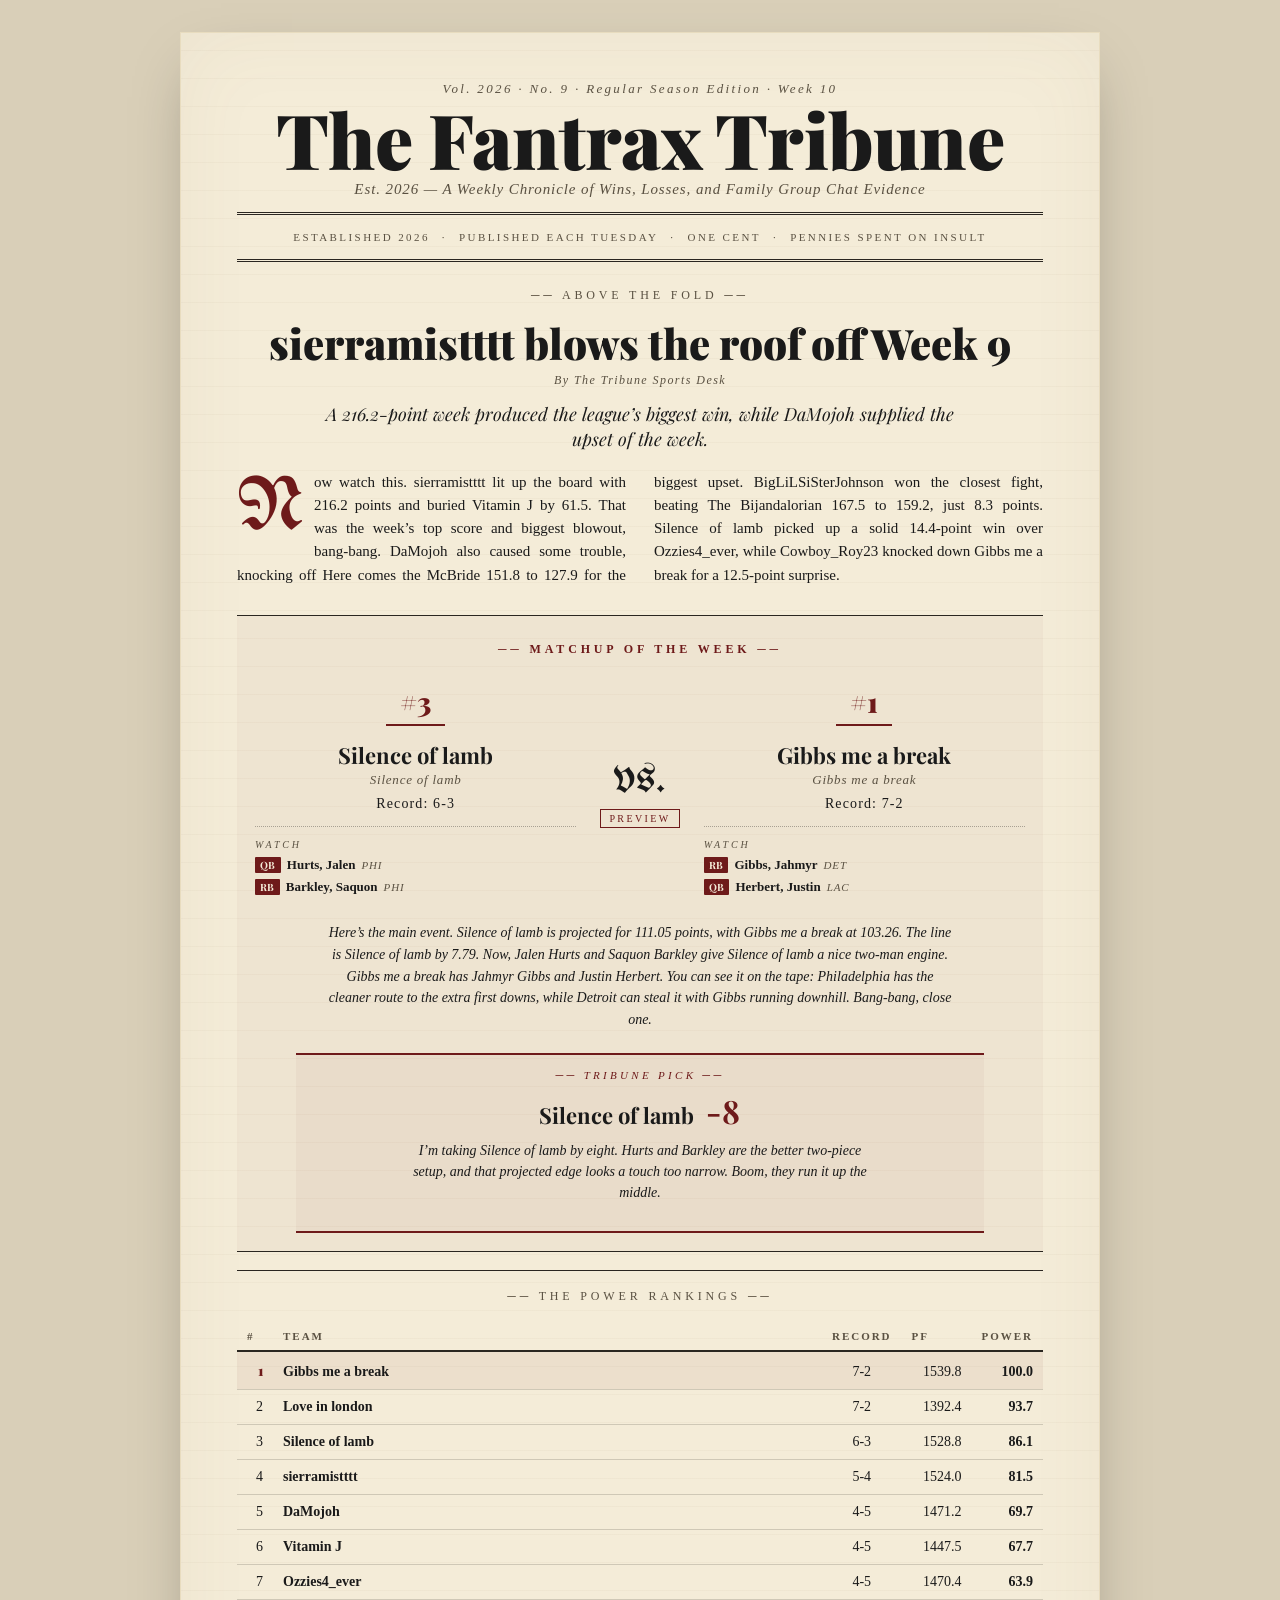
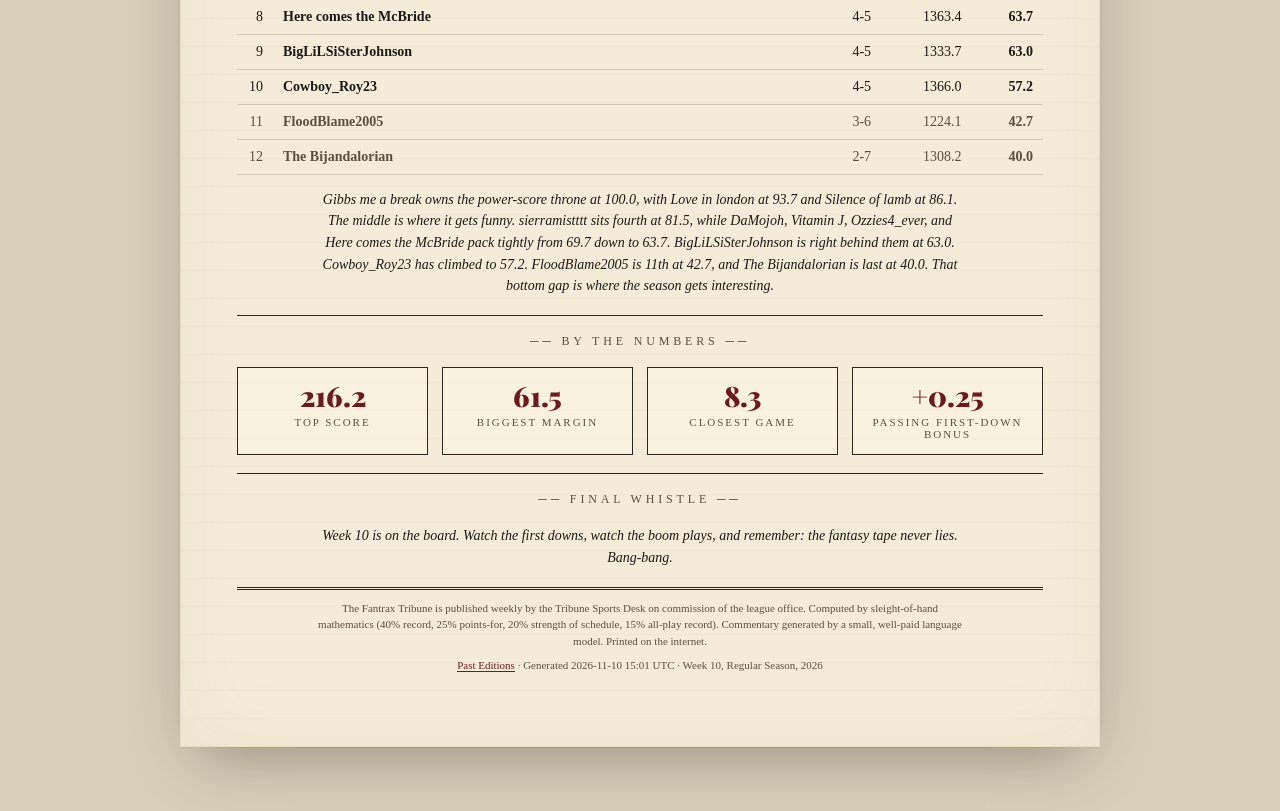
==== commit 77bc1b7f: "Tribune: Week 10 edition" ====
--- a/index.html
+++ b/index.html
@@ -3,7 +3,7 @@
 <head>
 <meta charset="utf-8">
 <meta name="viewport" content="width=device-width, initial-scale=1">
-<title>The Fantrax Tribune — Week 9 Edition</title>
+<title>The Fantrax Tribune — Week 10 Edition</title>
 <link rel="preconnect" href="https://fonts.googleapis.com">
 <link rel="preconnect" href="https://fonts.gstatic.com" crossorigin>
 <link href="https://fonts.googleapis.com/css2?family=Playfair+Display:wght@700;900&family=Old+Standard+TT:ital,wght@0,400;0,700;1,400&family=UnifrakturMaguntia&display=swap" rel="stylesheet">
@@ -13,7 +13,7 @@
 <div class="paper">
 
 <header class="masthead">
-  <div class="edition-line">Vol. 2026 · No. 8 · Regular Season Edition · Week 9</div>
+  <div class="edition-line">Vol. 2026 · No. 9 · Regular Season Edition · Week 10</div>
   <h1 class="title">The Fantrax Tribune</h1>
   <div class="subtitle">Est. 2026 — A Weekly Chronicle of Wins, Losses, and Family Group Chat Evidence</div>
   <div class="rule rule-double"></div>
@@ -34,11 +34,11 @@
   
   <div class="kicker">── Above The Fold ──</div>
   <article class="lede">
-    <h2 class="lede-headline">Vitamin J craters Love in london</h2>
+    <h2 class="lede-headline">sierramistttt blows the roof off Week 9</h2>
     <div class="byline">By The Tribune Sports Desk</div>
-    <p class="deck">The middle sibling delivered Week 8’s top score and the biggest blowout in a wild weekend.</p>
+    <p class="deck">A 216.2-point week produced the league’s biggest win, while DaMojoh supplied the upset of the week.</p>
     <div class="drop-cap-wrap">
-      <p class="drop-cap">Vitamin J had the week, bang-bang. 215.3 points, and Love in london got steamrolled 99.8. That was both the top score and the biggest margin. You could see it on the tape: early lead, constant scoring, and no comeback coming. DaMojoh also caused some noise, beating sierramistttt 180.5 to 149.0 in the upset round. Here comes the McBride and BigLiLSiSterJohnson had the closest game, separated by 20.8. Ozzies4_ever turned in 185.5. And Gibbs me a break handled Bloodflame1970, 164.2 to 116.4.</p>
+      <p class="drop-cap">Now watch this. sierramistttt lit up the board with 216.2 points and buried Vitamin J by 61.5. That was the week’s top score and biggest blowout, bang-bang. DaMojoh also caused some trouble, knocking off Here comes the McBride 151.8 to 127.9 for the biggest upset. BigLiLSiSterJohnson won the closest fight, beating The Bijandalorian 167.5 to 159.2, just 8.3 points. Silence of lamb picked up a solid 14.4-point win over Ozzies4_ever, while Cowboy_Roy23 knocked down Gibbs me a break for a 12.5-point surprise.</p>
     </div>
   </article>
   
@@ -48,10 +48,40 @@
     <div class="kicker accent">── Matchup of the Week ──</div>
     <div class="matchup">
       <div class="side">
+        <div class="rank-badge"><span class="hash">#</span>3</div>
+        <div class="team-name">Silence of lamb</div>
+        <div class="owner-name">Silence of lamb</div>
+        <div class="record">Record: 6-3</div>
+        
+        <div class="key-players">
+          <div class="key-label">Watch</div>
+          
+          <div class="player-chip">
+            <span class="player-pos">QB</span>
+            <span class="player-name">Hurts, Jalen</span>
+            <span class="player-team">PHI</span>
+          </div>
+          
+          <div class="player-chip">
+            <span class="player-pos">RB</span>
+            <span class="player-name">Barkley, Saquon</span>
+            <span class="player-team">PHI</span>
+          </div>
+          
+        </div>
+        
+      </div>
+      <div class="vs">
+        <div class="versus">vs.</div>
+        
+          <div class="status-pill">PREVIEW</div>
+        
+      </div>
+      <div class="side">
         <div class="rank-badge"><span class="hash">#</span>1</div>
         <div class="team-name">Gibbs me a break</div>
         <div class="owner-name">Gibbs me a break</div>
-        <div class="record">Record: 7-1</div>
+        <div class="record">Record: 7-2</div>
         
         <div class="key-players">
           <div class="key-label">Watch</div>
@@ -71,47 +101,17 @@
         </div>
         
       </div>
-      <div class="vs">
-        <div class="versus">vs.</div>
-        
-          <div class="status-pill">PREVIEW</div>
-        
-      </div>
-      <div class="side">
-        <div class="rank-badge"><span class="hash">#</span>10</div>
-        <div class="team-name">Cowboy_Roy23</div>
-        <div class="owner-name">Cowboy_Roy23</div>
-        <div class="record">Record: 3-5</div>
-        
-        <div class="key-players">
-          <div class="key-label">Watch</div>
-          
-          <div class="player-chip">
-            <span class="player-pos">QB</span>
-            <span class="player-name">Maye, Drake</span>
-            <span class="player-team">NE</span>
-          </div>
-          
-          <div class="player-chip">
-            <span class="player-pos">RB</span>
-            <span class="player-name">Williams, Javonte</span>
-            <span class="player-team">DAL</span>
-          </div>
-          
-        </div>
-        
-      </div>
     </div>
-    <p class="motw-blurb">Now watch this. Gibbs me a break has the better power score, 100.0 to 46.8, and the No. 1 ranking. But the betting board says Cowboy_Roy23 is the favorite, projected for 116.57 points against 103.26, a 13.31-point edge. Here’s a guy with the QB and RB combo all lined up. Stronger résumé on one side, louder projection on the other. That’s football. No mystery.</p>
+    <p class="motw-blurb">Here’s the main event. Silence of lamb is projected for 111.05 points, with Gibbs me a break at 103.26. The line is Silence of lamb by 7.79. Now, Jalen Hurts and Saquon Barkley give Silence of lamb a nice two-man engine. Gibbs me a break has Jahmyr Gibbs and Justin Herbert. You can see it on the tape: Philadelphia has the cleaner route to the extra first downs, while Detroit can steal it with Gibbs running downhill. Bang-bang, close one.</p>
 
     
     <div class="tribune-pick">
       <div class="pick-label">── Tribune Pick ──</div>
       <div class="pick-line">
-        <span class="pick-team">Cowboy_Roy23</span>
-        <span class="pick-spread">-13.31</span>
-      </div>
-      <p class="pick-blurb">I’m taking Cowboy_Roy23 by 13.31 points. Drake Maye is projected near 19.7, with Javonte Williams around 16. The power score disagrees, but this lineup can bang-bang to 116.57.</p>
+        <span class="pick-team">Silence of lamb</span>
+        <span class="pick-spread">-8</span>
+      </div>
+      <p class="pick-blurb">I’m taking Silence of lamb by eight. Hurts and Barkley are the better two-piece setup, and that projected edge looks a touch too narrow. Boom, they run it up the middle.</p>
     </div>
     
   </aside>
@@ -142,8 +142,8 @@
             <strong>Gibbs me a break</strong>
           
         </td>
-        <td class="col-record">7-1</td>
-        <td class="col-pf">1431.0</td>
+        <td class="col-record">7-2</td>
+        <td class="col-pf">1539.8</td>
         <td class="col-score">100.0</td>
       </tr>
       
@@ -154,81 +154,81 @@
             <strong>Love in london</strong>
           
         </td>
-        <td class="col-record">6-2</td>
-        <td class="col-pf">1239.5</td>
+        <td class="col-record">7-2</td>
+        <td class="col-pf">1392.4</td>
+        <td class="col-score">93.7</td>
+      </tr>
+      
+      <tr class="rank-row  ">
+        <td class="col-rank">3</td>
+        <td class="col-team">
+          
+            <strong>Silence of lamb</strong>
+          
+        </td>
+        <td class="col-record">6-3</td>
+        <td class="col-pf">1528.8</td>
+        <td class="col-score">86.1</td>
+      </tr>
+      
+      <tr class="rank-row  ">
+        <td class="col-rank">4</td>
+        <td class="col-team">
+          
+            <strong>sierramistttt</strong>
+          
+        </td>
+        <td class="col-record">5-4</td>
+        <td class="col-pf">1524.0</td>
         <td class="col-score">81.5</td>
       </tr>
       
       <tr class="rank-row  ">
-        <td class="col-rank">3</td>
-        <td class="col-team">
-          
-            <strong>Silence of lamb</strong>
-          
-        </td>
-        <td class="col-record">5-3</td>
-        <td class="col-pf">1354.0</td>
-        <td class="col-score">72.8</td>
-      </tr>
-      
-      <tr class="rank-row  ">
-        <td class="col-rank">4</td>
-        <td class="col-team">
-          
-            <strong>sierramistttt</strong>
-          
-        </td>
-        <td class="col-record">4-4</td>
-        <td class="col-pf">1307.8</td>
-        <td class="col-score">67.4</td>
-      </tr>
-      
-      <tr class="rank-row  ">
         <td class="col-rank">5</td>
         <td class="col-team">
           
+            <strong>DaMojoh</strong>
+          
+        </td>
+        <td class="col-record">4-5</td>
+        <td class="col-pf">1471.2</td>
+        <td class="col-score">69.7</td>
+      </tr>
+      
+      <tr class="rank-row  ">
+        <td class="col-rank">6</td>
+        <td class="col-team">
+          
+            <strong>Vitamin J</strong>
+          
+        </td>
+        <td class="col-record">4-5</td>
+        <td class="col-pf">1447.5</td>
+        <td class="col-score">67.7</td>
+      </tr>
+      
+      <tr class="rank-row  ">
+        <td class="col-rank">7</td>
+        <td class="col-team">
+          
+            <strong>Ozzies4_ever</strong>
+          
+        </td>
+        <td class="col-record">4-5</td>
+        <td class="col-pf">1470.4</td>
+        <td class="col-score">63.9</td>
+      </tr>
+      
+      <tr class="rank-row  ">
+        <td class="col-rank">8</td>
+        <td class="col-team">
+          
             <strong>Here comes the McBride</strong>
           
         </td>
-        <td class="col-record">4-4</td>
-        <td class="col-pf">1235.5</td>
-        <td class="col-score">64.0</td>
-      </tr>
-      
-      <tr class="rank-row  ">
-        <td class="col-rank">6</td>
-        <td class="col-team">
-          
-            <strong>Vitamin J</strong>
-          
-        </td>
-        <td class="col-record">4-4</td>
-        <td class="col-pf">1292.8</td>
-        <td class="col-score">64.0</td>
-      </tr>
-      
-      <tr class="rank-row  ">
-        <td class="col-rank">7</td>
-        <td class="col-team">
-          
-            <strong>Ozzies4_ever</strong>
-          
-        </td>
-        <td class="col-record">4-4</td>
-        <td class="col-pf">1310.0</td>
-        <td class="col-score">63.9</td>
-      </tr>
-      
-      <tr class="rank-row  ">
-        <td class="col-rank">8</td>
-        <td class="col-team">
-          
-            <strong>DaMojoh</strong>
-          
-        </td>
-        <td class="col-record">3-5</td>
-        <td class="col-pf">1319.4</td>
-        <td class="col-score">58.4</td>
+        <td class="col-record">4-5</td>
+        <td class="col-pf">1363.4</td>
+        <td class="col-score">63.7</td>
       </tr>
       
       <tr class="rank-row  ">
@@ -238,9 +238,9 @@
             <strong>BigLiLSiSterJohnson</strong>
           
         </td>
-        <td class="col-record">3-5</td>
-        <td class="col-pf">1166.2</td>
-        <td class="col-score">51.3</td>
+        <td class="col-record">4-5</td>
+        <td class="col-pf">1333.7</td>
+        <td class="col-score">63.0</td>
       </tr>
       
       <tr class="rank-row  ">
@@ -250,21 +250,21 @@
             <strong>Cowboy_Roy23</strong>
           
         </td>
-        <td class="col-record">3-5</td>
-        <td class="col-pf">1244.7</td>
-        <td class="col-score">46.8</td>
+        <td class="col-record">4-5</td>
+        <td class="col-pf">1366.0</td>
+        <td class="col-score">57.2</td>
       </tr>
       
       <tr class="rank-row  rank-row--bottom">
         <td class="col-rank">11</td>
         <td class="col-team">
           
-            <strong>Bloodflame1970</strong>
-          
-        </td>
-        <td class="col-record">3-5</td>
-        <td class="col-pf">1093.8</td>
-        <td class="col-score">40.7</td>
+            <strong>FloodBlame2005</strong>
+          
+        </td>
+        <td class="col-record">3-6</td>
+        <td class="col-pf">1224.1</td>
+        <td class="col-score">42.7</td>
       </tr>
       
       <tr class="rank-row  rank-row--bottom">
@@ -274,15 +274,15 @@
             <strong>The Bijandalorian</strong>
           
         </td>
-        <td class="col-record">2-6</td>
-        <td class="col-pf">1149.0</td>
+        <td class="col-record">2-7</td>
+        <td class="col-pf">1308.2</td>
         <td class="col-score">40.0</td>
       </tr>
       
     </tbody>
   </table>
 
-  <p class="section-blurb">Gibbs me a break still owns the throne with a 100.0 power score, well clear of Love in london at 81.5. Silence of lamb sits third at 72.8. Now watch this middle: a 64.0 power score is the level for Here comes the McBride and Vitamin J, while Ozzies4_ever is one decimal behind at 63.9. The Bijandalorian is last at 40.0, just below Bloodflame1970’s 40.7. There’s your problem, pal. So close to escaping the basement, then the tape shows you’re still there. One push could change that.</p>
+  <p class="section-blurb">Gibbs me a break owns the power-score throne at 100.0, with Love in london at 93.7 and Silence of lamb at 86.1. The middle is where it gets funny. sierramistttt sits fourth at 81.5, while DaMojoh, Vitamin J, Ozzies4_ever, and Here comes the McBride pack tightly from 69.7 down to 63.7. BigLiLSiSterJohnson is right behind them at 63.0. Cowboy_Roy23 has climbed to 57.2. FloodBlame2005 is 11th at 42.7, and The Bijandalorian is last at 40.0. That bottom gap is where the season gets interesting.</p>
 </section>
 
 <div class="rule rule-single"></div>
@@ -293,23 +293,23 @@
   <div class="numbers-grid">
     
       <div class="number-card">
-        <div class="number-value">215.3</div>
-        <div class="number-label">Vitamin J’s Week 8 score</div>
+        <div class="number-value">216.2</div>
+        <div class="number-label">Top score</div>
       </div>
     
       <div class="number-card">
-        <div class="number-value">99.8</div>
-        <div class="number-label">Biggest blowout margin</div>
+        <div class="number-value">61.5</div>
+        <div class="number-label">Biggest margin</div>
       </div>
     
       <div class="number-card">
-        <div class="number-value">20.8</div>
-        <div class="number-label">Closest-game cushion</div>
+        <div class="number-value">8.3</div>
+        <div class="number-label">Closest game</div>
       </div>
     
       <div class="number-card">
-        <div class="number-value">1.5</div>
-        <div class="number-label">TE bonus per catch</div>
+        <div class="number-value">+0.25</div>
+        <div class="number-label">Passing first-down bonus</div>
       </div>
     
   </div>
@@ -321,7 +321,7 @@
 
 <section class="closing">
   <div class="kicker">── Final Whistle ──</div>
-  <p class="closing-body">Nine weeks in, the board’s getting crowded. Follow the scoring, watch the tape, and don’t let a favorite make you forget the numbers.</p>
+  <p class="closing-body">Week 10 is on the board. Watch the first downs, watch the boom plays, and remember: the fantasy tape never lies. Bang-bang.</p>
 </section>
 
 
@@ -335,7 +335,7 @@
   </p>
   <p class="archive-note">
     <a href="editions/index.html">Past Editions</a> ·
-    Generated 2026-11-03 15:00 UTC · Week 9, Regular Season, 2026
+    Generated 2026-11-10 15:01 UTC · Week 10, Regular Season, 2026
   </p>
 </footer>
 
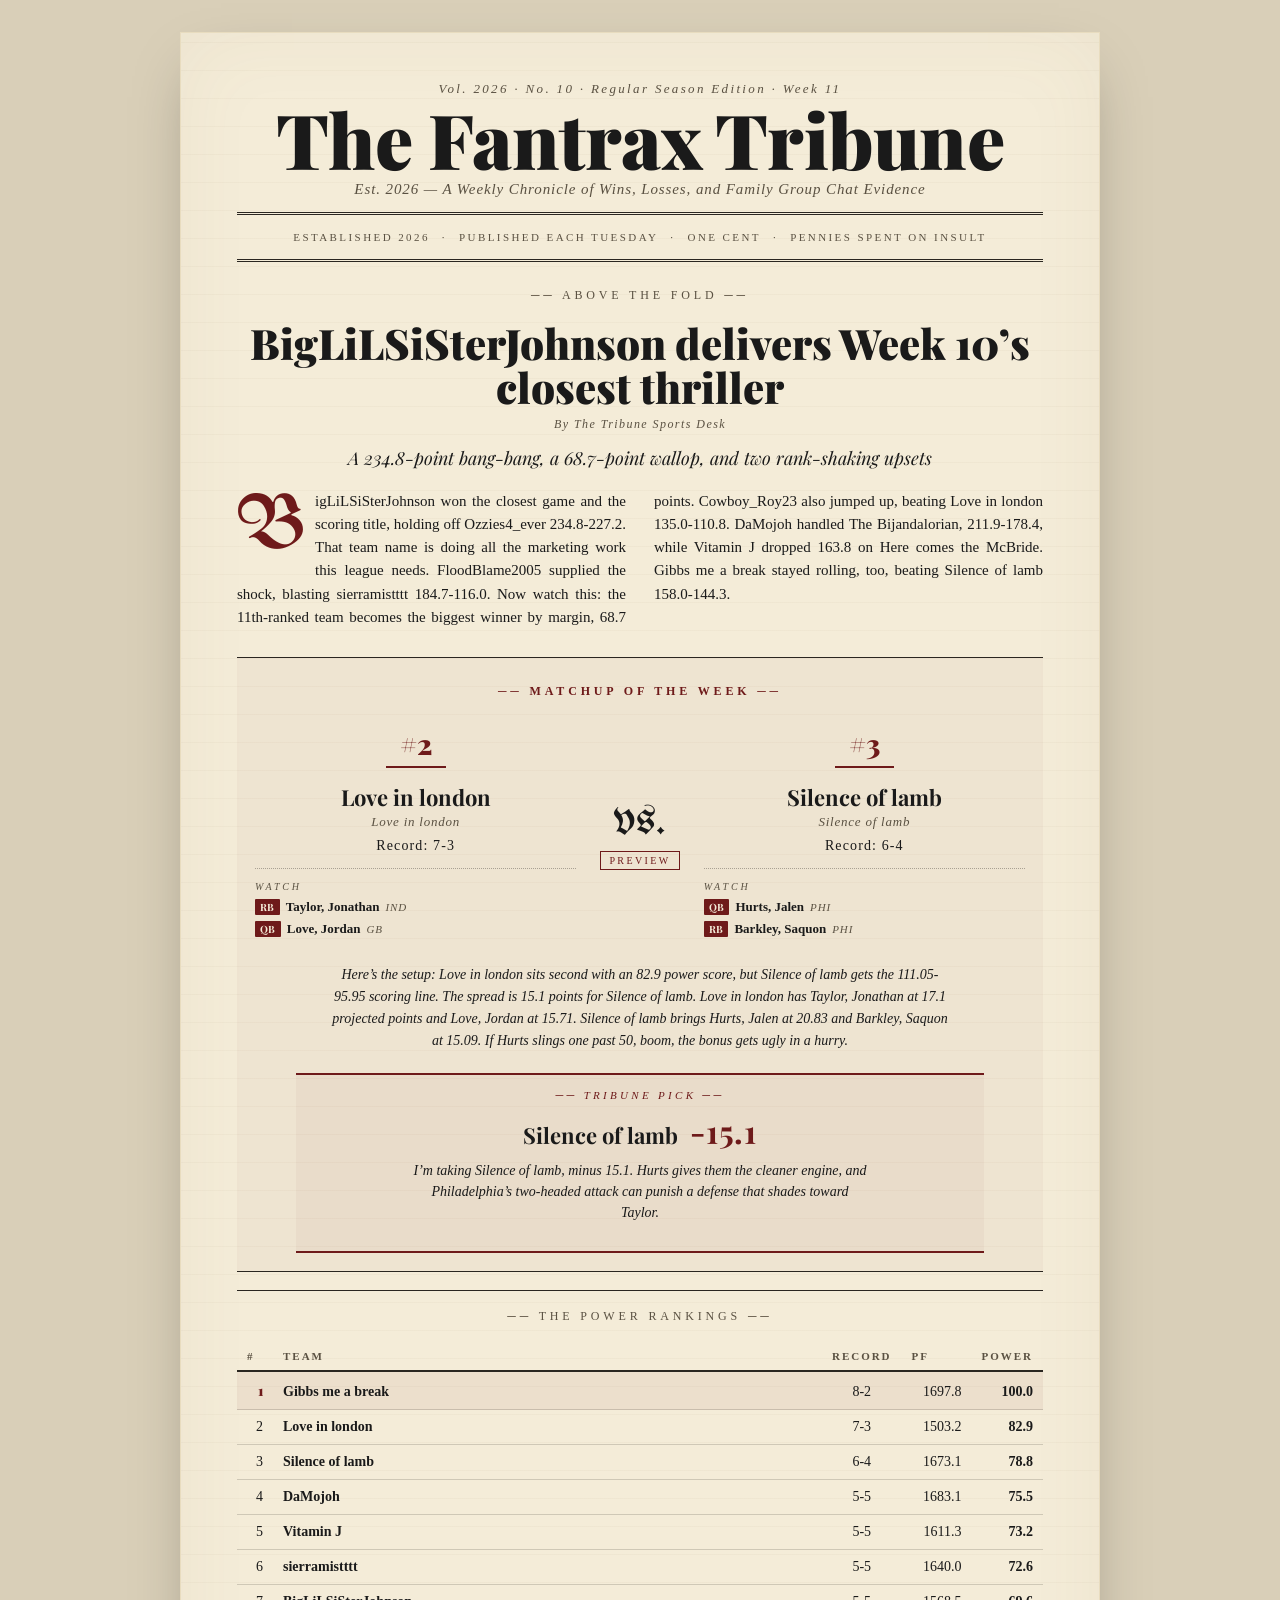
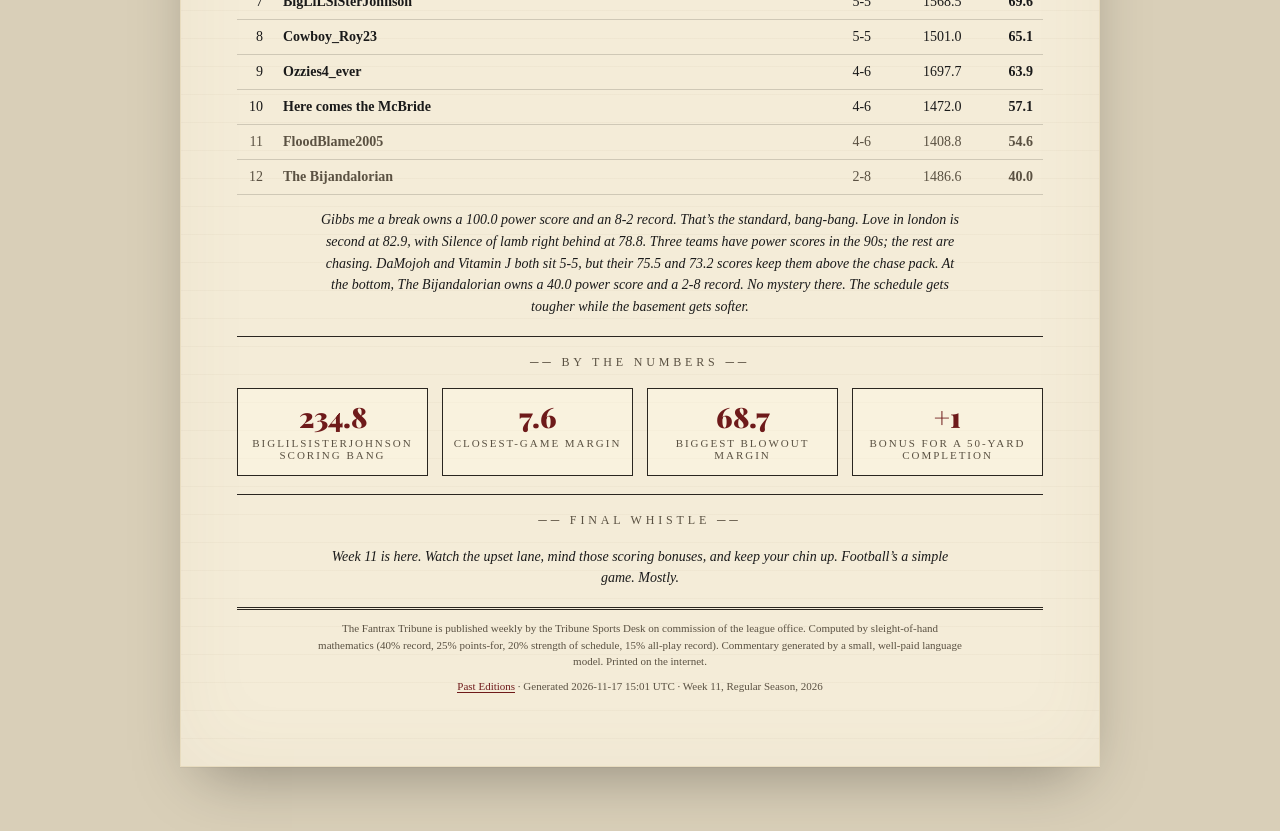
==== commit eb7f3170: "Tribune: Week 11 edition" ====
--- a/index.html
+++ b/index.html
@@ -3,7 +3,7 @@
 <head>
 <meta charset="utf-8">
 <meta name="viewport" content="width=device-width, initial-scale=1">
-<title>The Fantrax Tribune — Week 10 Edition</title>
+<title>The Fantrax Tribune — Week 11 Edition</title>
 <link rel="preconnect" href="https://fonts.googleapis.com">
 <link rel="preconnect" href="https://fonts.gstatic.com" crossorigin>
 <link href="https://fonts.googleapis.com/css2?family=Playfair+Display:wght@700;900&family=Old+Standard+TT:ital,wght@0,400;0,700;1,400&family=UnifrakturMaguntia&display=swap" rel="stylesheet">
@@ -13,7 +13,7 @@
 <div class="paper">
 
 <header class="masthead">
-  <div class="edition-line">Vol. 2026 · No. 9 · Regular Season Edition · Week 10</div>
+  <div class="edition-line">Vol. 2026 · No. 10 · Regular Season Edition · Week 11</div>
   <h1 class="title">The Fantrax Tribune</h1>
   <div class="subtitle">Est. 2026 — A Weekly Chronicle of Wins, Losses, and Family Group Chat Evidence</div>
   <div class="rule rule-double"></div>
@@ -34,11 +34,11 @@
   
   <div class="kicker">── Above The Fold ──</div>
   <article class="lede">
-    <h2 class="lede-headline">sierramistttt blows the roof off Week 9</h2>
+    <h2 class="lede-headline">BigLiLSiSterJohnson delivers Week 10’s closest thriller</h2>
     <div class="byline">By The Tribune Sports Desk</div>
-    <p class="deck">A 216.2-point week produced the league’s biggest win, while DaMojoh supplied the upset of the week.</p>
+    <p class="deck">A 234.8-point bang-bang, a 68.7-point wallop, and two rank-shaking upsets</p>
     <div class="drop-cap-wrap">
-      <p class="drop-cap">Now watch this. sierramistttt lit up the board with 216.2 points and buried Vitamin J by 61.5. That was the week’s top score and biggest blowout, bang-bang. DaMojoh also caused some trouble, knocking off Here comes the McBride 151.8 to 127.9 for the biggest upset. BigLiLSiSterJohnson won the closest fight, beating The Bijandalorian 167.5 to 159.2, just 8.3 points. Silence of lamb picked up a solid 14.4-point win over Ozzies4_ever, while Cowboy_Roy23 knocked down Gibbs me a break for a 12.5-point surprise.</p>
+      <p class="drop-cap">BigLiLSiSterJohnson won the closest game and the scoring title, holding off Ozzies4_ever 234.8-227.2. That team name is doing all the marketing work this league needs. FloodBlame2005 supplied the shock, blasting sierramistttt 184.7-116.0. Now watch this: the 11th-ranked team becomes the biggest winner by margin, 68.7 points. Cowboy_Roy23 also jumped up, beating Love in london 135.0-110.8. DaMojoh handled The Bijandalorian, 211.9-178.4, while Vitamin J dropped 163.8 on Here comes the McBride. Gibbs me a break stayed rolling, too, beating Silence of lamb 158.0-144.3.</p>
     </div>
   </article>
   
@@ -48,10 +48,40 @@
     <div class="kicker accent">── Matchup of the Week ──</div>
     <div class="matchup">
       <div class="side">
+        <div class="rank-badge"><span class="hash">#</span>2</div>
+        <div class="team-name">Love in london</div>
+        <div class="owner-name">Love in london</div>
+        <div class="record">Record: 7-3</div>
+        
+        <div class="key-players">
+          <div class="key-label">Watch</div>
+          
+          <div class="player-chip">
+            <span class="player-pos">RB</span>
+            <span class="player-name">Taylor, Jonathan</span>
+            <span class="player-team">IND</span>
+          </div>
+          
+          <div class="player-chip">
+            <span class="player-pos">QB</span>
+            <span class="player-name">Love, Jordan</span>
+            <span class="player-team">GB</span>
+          </div>
+          
+        </div>
+        
+      </div>
+      <div class="vs">
+        <div class="versus">vs.</div>
+        
+          <div class="status-pill">PREVIEW</div>
+        
+      </div>
+      <div class="side">
         <div class="rank-badge"><span class="hash">#</span>3</div>
         <div class="team-name">Silence of lamb</div>
         <div class="owner-name">Silence of lamb</div>
-        <div class="record">Record: 6-3</div>
+        <div class="record">Record: 6-4</div>
         
         <div class="key-players">
           <div class="key-label">Watch</div>
@@ -71,47 +101,17 @@
         </div>
         
       </div>
-      <div class="vs">
-        <div class="versus">vs.</div>
-        
-          <div class="status-pill">PREVIEW</div>
-        
-      </div>
-      <div class="side">
-        <div class="rank-badge"><span class="hash">#</span>1</div>
-        <div class="team-name">Gibbs me a break</div>
-        <div class="owner-name">Gibbs me a break</div>
-        <div class="record">Record: 7-2</div>
-        
-        <div class="key-players">
-          <div class="key-label">Watch</div>
-          
-          <div class="player-chip">
-            <span class="player-pos">RB</span>
-            <span class="player-name">Gibbs, Jahmyr</span>
-            <span class="player-team">DET</span>
-          </div>
-          
-          <div class="player-chip">
-            <span class="player-pos">QB</span>
-            <span class="player-name">Herbert, Justin</span>
-            <span class="player-team">LAC</span>
-          </div>
-          
-        </div>
-        
-      </div>
     </div>
-    <p class="motw-blurb">Here’s the main event. Silence of lamb is projected for 111.05 points, with Gibbs me a break at 103.26. The line is Silence of lamb by 7.79. Now, Jalen Hurts and Saquon Barkley give Silence of lamb a nice two-man engine. Gibbs me a break has Jahmyr Gibbs and Justin Herbert. You can see it on the tape: Philadelphia has the cleaner route to the extra first downs, while Detroit can steal it with Gibbs running downhill. Bang-bang, close one.</p>
+    <p class="motw-blurb">Here’s the setup: Love in london sits second with an 82.9 power score, but Silence of lamb gets the 111.05-95.95 scoring line. The spread is 15.1 points for Silence of lamb. Love in london has Taylor, Jonathan at 17.1 projected points and Love, Jordan at 15.71. Silence of lamb brings Hurts, Jalen at 20.83 and Barkley, Saquon at 15.09. If Hurts slings one past 50, boom, the bonus gets ugly in a hurry.</p>
 
     
     <div class="tribune-pick">
       <div class="pick-label">── Tribune Pick ──</div>
       <div class="pick-line">
         <span class="pick-team">Silence of lamb</span>
-        <span class="pick-spread">-8</span>
-      </div>
-      <p class="pick-blurb">I’m taking Silence of lamb by eight. Hurts and Barkley are the better two-piece setup, and that projected edge looks a touch too narrow. Boom, they run it up the middle.</p>
+        <span class="pick-spread">-15.1</span>
+      </div>
+      <p class="pick-blurb">I’m taking Silence of lamb, minus 15.1. Hurts gives them the cleaner engine, and Philadelphia’s two-headed attack can punish a defense that shades toward Taylor.</p>
     </div>
     
   </aside>
@@ -142,8 +142,8 @@
             <strong>Gibbs me a break</strong>
           
         </td>
-        <td class="col-record">7-2</td>
-        <td class="col-pf">1539.8</td>
+        <td class="col-record">8-2</td>
+        <td class="col-pf">1697.8</td>
         <td class="col-score">100.0</td>
       </tr>
       
@@ -154,9 +154,9 @@
             <strong>Love in london</strong>
           
         </td>
-        <td class="col-record">7-2</td>
-        <td class="col-pf">1392.4</td>
-        <td class="col-score">93.7</td>
+        <td class="col-record">7-3</td>
+        <td class="col-pf">1503.2</td>
+        <td class="col-score">82.9</td>
       </tr>
       
       <tr class="rank-row  ">
@@ -166,93 +166,93 @@
             <strong>Silence of lamb</strong>
           
         </td>
-        <td class="col-record">6-3</td>
-        <td class="col-pf">1528.8</td>
-        <td class="col-score">86.1</td>
+        <td class="col-record">6-4</td>
+        <td class="col-pf">1673.1</td>
+        <td class="col-score">78.8</td>
       </tr>
       
       <tr class="rank-row  ">
         <td class="col-rank">4</td>
         <td class="col-team">
           
+            <strong>DaMojoh</strong>
+          
+        </td>
+        <td class="col-record">5-5</td>
+        <td class="col-pf">1683.1</td>
+        <td class="col-score">75.5</td>
+      </tr>
+      
+      <tr class="rank-row  ">
+        <td class="col-rank">5</td>
+        <td class="col-team">
+          
+            <strong>Vitamin J</strong>
+          
+        </td>
+        <td class="col-record">5-5</td>
+        <td class="col-pf">1611.3</td>
+        <td class="col-score">73.2</td>
+      </tr>
+      
+      <tr class="rank-row  ">
+        <td class="col-rank">6</td>
+        <td class="col-team">
+          
             <strong>sierramistttt</strong>
           
         </td>
-        <td class="col-record">5-4</td>
-        <td class="col-pf">1524.0</td>
-        <td class="col-score">81.5</td>
-      </tr>
-      
-      <tr class="rank-row  ">
-        <td class="col-rank">5</td>
-        <td class="col-team">
-          
-            <strong>DaMojoh</strong>
-          
-        </td>
-        <td class="col-record">4-5</td>
-        <td class="col-pf">1471.2</td>
-        <td class="col-score">69.7</td>
-      </tr>
-      
-      <tr class="rank-row  ">
-        <td class="col-rank">6</td>
-        <td class="col-team">
-          
-            <strong>Vitamin J</strong>
-          
-        </td>
-        <td class="col-record">4-5</td>
-        <td class="col-pf">1447.5</td>
-        <td class="col-score">67.7</td>
+        <td class="col-record">5-5</td>
+        <td class="col-pf">1640.0</td>
+        <td class="col-score">72.6</td>
       </tr>
       
       <tr class="rank-row  ">
         <td class="col-rank">7</td>
         <td class="col-team">
           
+            <strong>BigLiLSiSterJohnson</strong>
+          
+        </td>
+        <td class="col-record">5-5</td>
+        <td class="col-pf">1568.5</td>
+        <td class="col-score">69.6</td>
+      </tr>
+      
+      <tr class="rank-row  ">
+        <td class="col-rank">8</td>
+        <td class="col-team">
+          
+            <strong>Cowboy_Roy23</strong>
+          
+        </td>
+        <td class="col-record">5-5</td>
+        <td class="col-pf">1501.0</td>
+        <td class="col-score">65.1</td>
+      </tr>
+      
+      <tr class="rank-row  ">
+        <td class="col-rank">9</td>
+        <td class="col-team">
+          
             <strong>Ozzies4_ever</strong>
           
         </td>
-        <td class="col-record">4-5</td>
-        <td class="col-pf">1470.4</td>
+        <td class="col-record">4-6</td>
+        <td class="col-pf">1697.7</td>
         <td class="col-score">63.9</td>
       </tr>
       
       <tr class="rank-row  ">
-        <td class="col-rank">8</td>
+        <td class="col-rank">10</td>
         <td class="col-team">
           
             <strong>Here comes the McBride</strong>
           
         </td>
-        <td class="col-record">4-5</td>
-        <td class="col-pf">1363.4</td>
-        <td class="col-score">63.7</td>
-      </tr>
-      
-      <tr class="rank-row  ">
-        <td class="col-rank">9</td>
-        <td class="col-team">
-          
-            <strong>BigLiLSiSterJohnson</strong>
-          
-        </td>
-        <td class="col-record">4-5</td>
-        <td class="col-pf">1333.7</td>
-        <td class="col-score">63.0</td>
-      </tr>
-      
-      <tr class="rank-row  ">
-        <td class="col-rank">10</td>
-        <td class="col-team">
-          
-            <strong>Cowboy_Roy23</strong>
-          
-        </td>
-        <td class="col-record">4-5</td>
-        <td class="col-pf">1366.0</td>
-        <td class="col-score">57.2</td>
+        <td class="col-record">4-6</td>
+        <td class="col-pf">1472.0</td>
+        <td class="col-score">57.1</td>
       </tr>
       
       <tr class="rank-row  rank-row--bottom">
@@ -262,9 +262,9 @@
             <strong>FloodBlame2005</strong>
           
         </td>
-        <td class="col-record">3-6</td>
-        <td class="col-pf">1224.1</td>
-        <td class="col-score">42.7</td>
+        <td class="col-record">4-6</td>
+        <td class="col-pf">1408.8</td>
+        <td class="col-score">54.6</td>
       </tr>
       
       <tr class="rank-row  rank-row--bottom">
@@ -274,15 +274,15 @@
             <strong>The Bijandalorian</strong>
           
         </td>
-        <td class="col-record">2-7</td>
-        <td class="col-pf">1308.2</td>
+        <td class="col-record">2-8</td>
+        <td class="col-pf">1486.6</td>
         <td class="col-score">40.0</td>
       </tr>
       
     </tbody>
   </table>
 
-  <p class="section-blurb">Gibbs me a break owns the power-score throne at 100.0, with Love in london at 93.7 and Silence of lamb at 86.1. The middle is where it gets funny. sierramistttt sits fourth at 81.5, while DaMojoh, Vitamin J, Ozzies4_ever, and Here comes the McBride pack tightly from 69.7 down to 63.7. BigLiLSiSterJohnson is right behind them at 63.0. Cowboy_Roy23 has climbed to 57.2. FloodBlame2005 is 11th at 42.7, and The Bijandalorian is last at 40.0. That bottom gap is where the season gets interesting.</p>
+  <p class="section-blurb">Gibbs me a break owns a 100.0 power score and an 8-2 record. That’s the standard, bang-bang. Love in london is second at 82.9, with Silence of lamb right behind at 78.8. Three teams have power scores in the 90s; the rest are chasing. DaMojoh and Vitamin J both sit 5-5, but their 75.5 and 73.2 scores keep them above the chase pack. At the bottom, The Bijandalorian owns a 40.0 power score and a 2-8 record. No mystery there. The schedule gets tougher while the basement gets softer.</p>
 </section>
 
 <div class="rule rule-single"></div>
@@ -293,23 +293,23 @@
   <div class="numbers-grid">
     
       <div class="number-card">
-        <div class="number-value">216.2</div>
-        <div class="number-label">Top score</div>
+        <div class="number-value">234.8</div>
+        <div class="number-label">BigLiLSiSterJohnson scoring bang</div>
       </div>
     
       <div class="number-card">
-        <div class="number-value">61.5</div>
-        <div class="number-label">Biggest margin</div>
+        <div class="number-value">7.6</div>
+        <div class="number-label">Closest-game margin</div>
       </div>
     
       <div class="number-card">
-        <div class="number-value">8.3</div>
-        <div class="number-label">Closest game</div>
+        <div class="number-value">68.7</div>
+        <div class="number-label">Biggest blowout margin</div>
       </div>
     
       <div class="number-card">
-        <div class="number-value">+0.25</div>
-        <div class="number-label">Passing first-down bonus</div>
+        <div class="number-value">+1</div>
+        <div class="number-label">Bonus for a 50-yard completion</div>
       </div>
     
   </div>
@@ -321,7 +321,7 @@
 
 <section class="closing">
   <div class="kicker">── Final Whistle ──</div>
-  <p class="closing-body">Week 10 is on the board. Watch the first downs, watch the boom plays, and remember: the fantasy tape never lies. Bang-bang.</p>
+  <p class="closing-body">Week 11 is here. Watch the upset lane, mind those scoring bonuses, and keep your chin up. Football’s a simple game. Mostly.</p>
 </section>
 
 
@@ -335,7 +335,7 @@
   </p>
   <p class="archive-note">
     <a href="editions/index.html">Past Editions</a> ·
-    Generated 2026-11-10 15:01 UTC · Week 10, Regular Season, 2026
+    Generated 2026-11-17 15:01 UTC · Week 11, Regular Season, 2026
   </p>
 </footer>
 
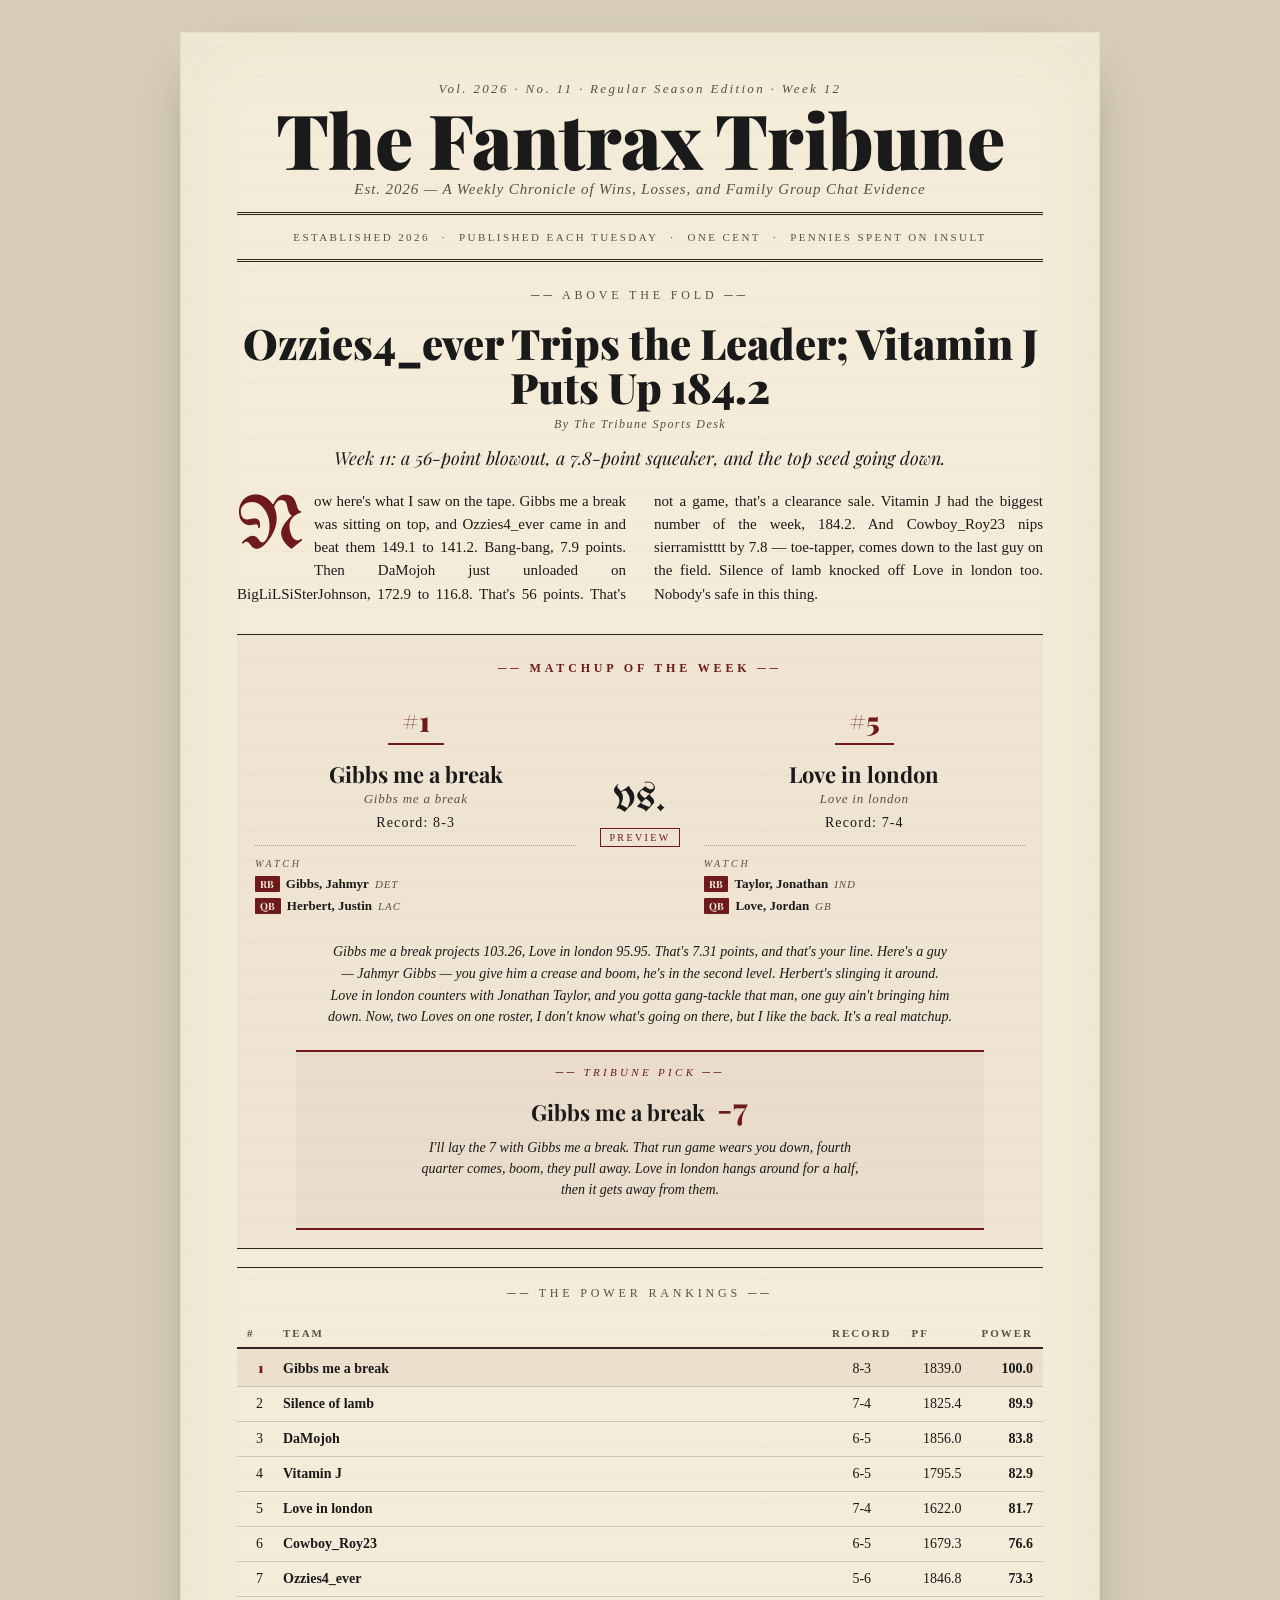
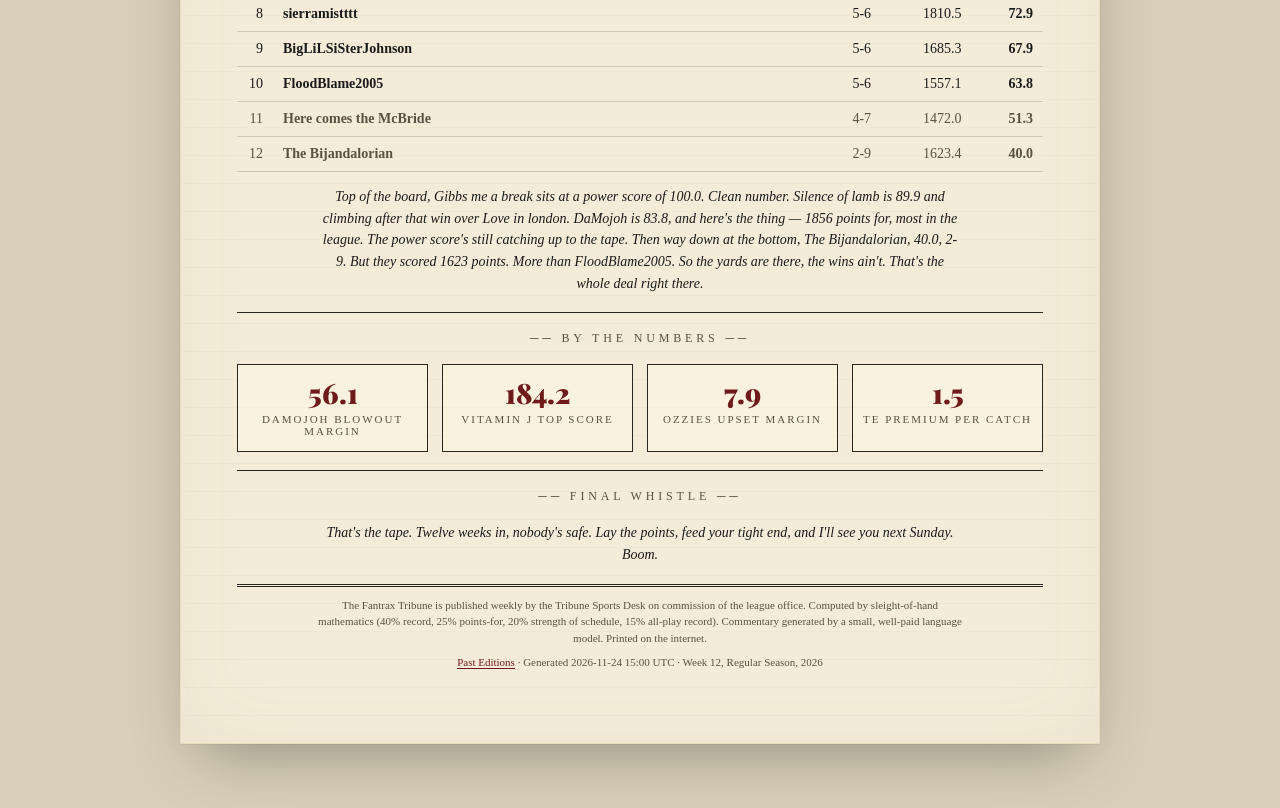
==== commit c66c0ddb: "Tribune: Week 12 edition" ====
--- a/index.html
+++ b/index.html
@@ -3,7 +3,7 @@
 <head>
 <meta charset="utf-8">
 <meta name="viewport" content="width=device-width, initial-scale=1">
-<title>The Fantrax Tribune — Week 11 Edition</title>
+<title>The Fantrax Tribune — Week 12 Edition</title>
 <link rel="preconnect" href="https://fonts.googleapis.com">
 <link rel="preconnect" href="https://fonts.gstatic.com" crossorigin>
 <link href="https://fonts.googleapis.com/css2?family=Playfair+Display:wght@700;900&family=Old+Standard+TT:ital,wght@0,400;0,700;1,400&family=UnifrakturMaguntia&display=swap" rel="stylesheet">
@@ -13,7 +13,7 @@
 <div class="paper">
 
 <header class="masthead">
-  <div class="edition-line">Vol. 2026 · No. 10 · Regular Season Edition · Week 11</div>
+  <div class="edition-line">Vol. 2026 · No. 11 · Regular Season Edition · Week 12</div>
   <h1 class="title">The Fantrax Tribune</h1>
   <div class="subtitle">Est. 2026 — A Weekly Chronicle of Wins, Losses, and Family Group Chat Evidence</div>
   <div class="rule rule-double"></div>
@@ -34,11 +34,11 @@
   
   <div class="kicker">── Above The Fold ──</div>
   <article class="lede">
-    <h2 class="lede-headline">BigLiLSiSterJohnson delivers Week 10’s closest thriller</h2>
+    <h2 class="lede-headline">Ozzies4_ever Trips the Leader; Vitamin J Puts Up 184.2</h2>
     <div class="byline">By The Tribune Sports Desk</div>
-    <p class="deck">A 234.8-point bang-bang, a 68.7-point wallop, and two rank-shaking upsets</p>
+    <p class="deck">Week 11: a 56-point blowout, a 7.8-point squeaker, and the top seed going down.</p>
     <div class="drop-cap-wrap">
-      <p class="drop-cap">BigLiLSiSterJohnson won the closest game and the scoring title, holding off Ozzies4_ever 234.8-227.2. That team name is doing all the marketing work this league needs. FloodBlame2005 supplied the shock, blasting sierramistttt 184.7-116.0. Now watch this: the 11th-ranked team becomes the biggest winner by margin, 68.7 points. Cowboy_Roy23 also jumped up, beating Love in london 135.0-110.8. DaMojoh handled The Bijandalorian, 211.9-178.4, while Vitamin J dropped 163.8 on Here comes the McBride. Gibbs me a break stayed rolling, too, beating Silence of lamb 158.0-144.3.</p>
+      <p class="drop-cap">Now here's what I saw on the tape. Gibbs me a break was sitting on top, and Ozzies4_ever came in and beat them 149.1 to 141.2. Bang-bang, 7.9 points. Then DaMojoh just unloaded on BigLiLSiSterJohnson, 172.9 to 116.8. That's 56 points. That's not a game, that's a clearance sale. Vitamin J had the biggest number of the week, 184.2. And Cowboy_Roy23 nips sierramistttt by 7.8 — toe-tapper, comes down to the last guy on the field. Silence of lamb knocked off Love in london too. Nobody's safe in this thing.</p>
     </div>
   </article>
   
@@ -48,10 +48,40 @@
     <div class="kicker accent">── Matchup of the Week ──</div>
     <div class="matchup">
       <div class="side">
-        <div class="rank-badge"><span class="hash">#</span>2</div>
+        <div class="rank-badge"><span class="hash">#</span>1</div>
+        <div class="team-name">Gibbs me a break</div>
+        <div class="owner-name">Gibbs me a break</div>
+        <div class="record">Record: 8-3</div>
+        
+        <div class="key-players">
+          <div class="key-label">Watch</div>
+          
+          <div class="player-chip">
+            <span class="player-pos">RB</span>
+            <span class="player-name">Gibbs, Jahmyr</span>
+            <span class="player-team">DET</span>
+          </div>
+          
+          <div class="player-chip">
+            <span class="player-pos">QB</span>
+            <span class="player-name">Herbert, Justin</span>
+            <span class="player-team">LAC</span>
+          </div>
+          
+        </div>
+        
+      </div>
+      <div class="vs">
+        <div class="versus">vs.</div>
+        
+          <div class="status-pill">PREVIEW</div>
+        
+      </div>
+      <div class="side">
+        <div class="rank-badge"><span class="hash">#</span>5</div>
         <div class="team-name">Love in london</div>
         <div class="owner-name">Love in london</div>
-        <div class="record">Record: 7-3</div>
+        <div class="record">Record: 7-4</div>
         
         <div class="key-players">
           <div class="key-label">Watch</div>
@@ -71,47 +101,17 @@
         </div>
         
       </div>
-      <div class="vs">
-        <div class="versus">vs.</div>
-        
-          <div class="status-pill">PREVIEW</div>
-        
-      </div>
-      <div class="side">
-        <div class="rank-badge"><span class="hash">#</span>3</div>
-        <div class="team-name">Silence of lamb</div>
-        <div class="owner-name">Silence of lamb</div>
-        <div class="record">Record: 6-4</div>
-        
-        <div class="key-players">
-          <div class="key-label">Watch</div>
-          
-          <div class="player-chip">
-            <span class="player-pos">QB</span>
-            <span class="player-name">Hurts, Jalen</span>
-            <span class="player-team">PHI</span>
-          </div>
-          
-          <div class="player-chip">
-            <span class="player-pos">RB</span>
-            <span class="player-name">Barkley, Saquon</span>
-            <span class="player-team">PHI</span>
-          </div>
-          
-        </div>
-        
-      </div>
     </div>
-    <p class="motw-blurb">Here’s the setup: Love in london sits second with an 82.9 power score, but Silence of lamb gets the 111.05-95.95 scoring line. The spread is 15.1 points for Silence of lamb. Love in london has Taylor, Jonathan at 17.1 projected points and Love, Jordan at 15.71. Silence of lamb brings Hurts, Jalen at 20.83 and Barkley, Saquon at 15.09. If Hurts slings one past 50, boom, the bonus gets ugly in a hurry.</p>
+    <p class="motw-blurb">Gibbs me a break projects 103.26, Love in london 95.95. That's 7.31 points, and that's your line. Here's a guy — Jahmyr Gibbs — you give him a crease and boom, he's in the second level. Herbert's slinging it around. Love in london counters with Jonathan Taylor, and you gotta gang-tackle that man, one guy ain't bringing him down. Now, two Loves on one roster, I don't know what's going on there, but I like the back. It's a real matchup.</p>
 
     
     <div class="tribune-pick">
       <div class="pick-label">── Tribune Pick ──</div>
       <div class="pick-line">
-        <span class="pick-team">Silence of lamb</span>
-        <span class="pick-spread">-15.1</span>
-      </div>
-      <p class="pick-blurb">I’m taking Silence of lamb, minus 15.1. Hurts gives them the cleaner engine, and Philadelphia’s two-headed attack can punish a defense that shades toward Taylor.</p>
+        <span class="pick-team">Gibbs me a break</span>
+        <span class="pick-spread">-7</span>
+      </div>
+      <p class="pick-blurb">I'll lay the 7 with Gibbs me a break. That run game wears you down, fourth quarter comes, boom, they pull away. Love in london hangs around for a half, then it gets away from them.</p>
     </div>
     
   </aside>
@@ -142,8 +142,8 @@
             <strong>Gibbs me a break</strong>
           
         </td>
-        <td class="col-record">8-2</td>
-        <td class="col-pf">1697.8</td>
+        <td class="col-record">8-3</td>
+        <td class="col-pf">1839.0</td>
         <td class="col-score">100.0</td>
       </tr>
       
@@ -151,120 +151,120 @@
         <td class="col-rank">2</td>
         <td class="col-team">
           
+            <strong>Silence of lamb</strong>
+          
+        </td>
+        <td class="col-record">7-4</td>
+        <td class="col-pf">1825.4</td>
+        <td class="col-score">89.9</td>
+      </tr>
+      
+      <tr class="rank-row  ">
+        <td class="col-rank">3</td>
+        <td class="col-team">
+          
+            <strong>DaMojoh</strong>
+          
+        </td>
+        <td class="col-record">6-5</td>
+        <td class="col-pf">1856.0</td>
+        <td class="col-score">83.8</td>
+      </tr>
+      
+      <tr class="rank-row  ">
+        <td class="col-rank">4</td>
+        <td class="col-team">
+          
+            <strong>Vitamin J</strong>
+          
+        </td>
+        <td class="col-record">6-5</td>
+        <td class="col-pf">1795.5</td>
+        <td class="col-score">82.9</td>
+      </tr>
+      
+      <tr class="rank-row  ">
+        <td class="col-rank">5</td>
+        <td class="col-team">
+          
             <strong>Love in london</strong>
           
         </td>
-        <td class="col-record">7-3</td>
-        <td class="col-pf">1503.2</td>
-        <td class="col-score">82.9</td>
-      </tr>
-      
-      <tr class="rank-row  ">
-        <td class="col-rank">3</td>
-        <td class="col-team">
-          
-            <strong>Silence of lamb</strong>
-          
-        </td>
-        <td class="col-record">6-4</td>
-        <td class="col-pf">1673.1</td>
-        <td class="col-score">78.8</td>
-      </tr>
-      
-      <tr class="rank-row  ">
-        <td class="col-rank">4</td>
-        <td class="col-team">
-          
-            <strong>DaMojoh</strong>
-          
-        </td>
-        <td class="col-record">5-5</td>
-        <td class="col-pf">1683.1</td>
-        <td class="col-score">75.5</td>
-      </tr>
-      
-      <tr class="rank-row  ">
-        <td class="col-rank">5</td>
-        <td class="col-team">
-          
-            <strong>Vitamin J</strong>
-          
-        </td>
-        <td class="col-record">5-5</td>
-        <td class="col-pf">1611.3</td>
-        <td class="col-score">73.2</td>
+        <td class="col-record">7-4</td>
+        <td class="col-pf">1622.0</td>
+        <td class="col-score">81.7</td>
       </tr>
       
       <tr class="rank-row  ">
         <td class="col-rank">6</td>
         <td class="col-team">
           
+            <strong>Cowboy_Roy23</strong>
+          
+        </td>
+        <td class="col-record">6-5</td>
+        <td class="col-pf">1679.3</td>
+        <td class="col-score">76.6</td>
+      </tr>
+      
+      <tr class="rank-row  ">
+        <td class="col-rank">7</td>
+        <td class="col-team">
+          
+            <strong>Ozzies4_ever</strong>
+          
+        </td>
+        <td class="col-record">5-6</td>
+        <td class="col-pf">1846.8</td>
+        <td class="col-score">73.3</td>
+      </tr>
+      
+      <tr class="rank-row  ">
+        <td class="col-rank">8</td>
+        <td class="col-team">
+          
             <strong>sierramistttt</strong>
           
         </td>
-        <td class="col-record">5-5</td>
-        <td class="col-pf">1640.0</td>
-        <td class="col-score">72.6</td>
-      </tr>
-      
-      <tr class="rank-row  ">
-        <td class="col-rank">7</td>
+        <td class="col-record">5-6</td>
+        <td class="col-pf">1810.5</td>
+        <td class="col-score">72.9</td>
+      </tr>
+      
+      <tr class="rank-row  ">
+        <td class="col-rank">9</td>
         <td class="col-team">
           
             <strong>BigLiLSiSterJohnson</strong>
           
         </td>
-        <td class="col-record">5-5</td>
-        <td class="col-pf">1568.5</td>
-        <td class="col-score">69.6</td>
-      </tr>
-      
-      <tr class="rank-row  ">
-        <td class="col-rank">8</td>
-        <td class="col-team">
-          
-            <strong>Cowboy_Roy23</strong>
-          
-        </td>
-        <td class="col-record">5-5</td>
-        <td class="col-pf">1501.0</td>
-        <td class="col-score">65.1</td>
-      </tr>
-      
-      <tr class="rank-row  ">
-        <td class="col-rank">9</td>
-        <td class="col-team">
-          
-            <strong>Ozzies4_ever</strong>
-          
-        </td>
-        <td class="col-record">4-6</td>
-        <td class="col-pf">1697.7</td>
-        <td class="col-score">63.9</td>
+        <td class="col-record">5-6</td>
+        <td class="col-pf">1685.3</td>
+        <td class="col-score">67.9</td>
       </tr>
       
       <tr class="rank-row  ">
         <td class="col-rank">10</td>
         <td class="col-team">
           
-            <strong>Here comes the McBride</strong>
-          
-        </td>
-        <td class="col-record">4-6</td>
-        <td class="col-pf">1472.0</td>
-        <td class="col-score">57.1</td>
+            <strong>FloodBlame2005</strong>
+          
+        </td>
+        <td class="col-record">5-6</td>
+        <td class="col-pf">1557.1</td>
+        <td class="col-score">63.8</td>
       </tr>
       
       <tr class="rank-row  rank-row--bottom">
         <td class="col-rank">11</td>
         <td class="col-team">
           
-            <strong>FloodBlame2005</strong>
-          
-        </td>
-        <td class="col-record">4-6</td>
-        <td class="col-pf">1408.8</td>
-        <td class="col-score">54.6</td>
+            <strong>Here comes the McBride</strong>
+          
+        </td>
+        <td class="col-record">4-7</td>
+        <td class="col-pf">1472.0</td>
+        <td class="col-score">51.3</td>
       </tr>
       
       <tr class="rank-row  rank-row--bottom">
@@ -274,15 +274,15 @@
             <strong>The Bijandalorian</strong>
           
         </td>
-        <td class="col-record">2-8</td>
-        <td class="col-pf">1486.6</td>
+        <td class="col-record">2-9</td>
+        <td class="col-pf">1623.4</td>
         <td class="col-score">40.0</td>
       </tr>
       
     </tbody>
   </table>
 
-  <p class="section-blurb">Gibbs me a break owns a 100.0 power score and an 8-2 record. That’s the standard, bang-bang. Love in london is second at 82.9, with Silence of lamb right behind at 78.8. Three teams have power scores in the 90s; the rest are chasing. DaMojoh and Vitamin J both sit 5-5, but their 75.5 and 73.2 scores keep them above the chase pack. At the bottom, The Bijandalorian owns a 40.0 power score and a 2-8 record. No mystery there. The schedule gets tougher while the basement gets softer.</p>
+  <p class="section-blurb">Top of the board, Gibbs me a break sits at a power score of 100.0. Clean number. Silence of lamb is 89.9 and climbing after that win over Love in london. DaMojoh is 83.8, and here's the thing — 1856 points for, most in the league. The power score's still catching up to the tape. Then way down at the bottom, The Bijandalorian, 40.0, 2-9. But they scored 1623 points. More than FloodBlame2005. So the yards are there, the wins ain't. That's the whole deal right there.</p>
 </section>
 
 <div class="rule rule-single"></div>
@@ -293,23 +293,23 @@
   <div class="numbers-grid">
     
       <div class="number-card">
-        <div class="number-value">234.8</div>
-        <div class="number-label">BigLiLSiSterJohnson scoring bang</div>
+        <div class="number-value">56.1</div>
+        <div class="number-label">DaMojoh Blowout Margin</div>
       </div>
     
       <div class="number-card">
-        <div class="number-value">7.6</div>
-        <div class="number-label">Closest-game margin</div>
+        <div class="number-value">184.2</div>
+        <div class="number-label">Vitamin J Top Score</div>
       </div>
     
       <div class="number-card">
-        <div class="number-value">68.7</div>
-        <div class="number-label">Biggest blowout margin</div>
+        <div class="number-value">7.9</div>
+        <div class="number-label">Ozzies Upset Margin</div>
       </div>
     
       <div class="number-card">
-        <div class="number-value">+1</div>
-        <div class="number-label">Bonus for a 50-yard completion</div>
+        <div class="number-value">1.5</div>
+        <div class="number-label">TE Premium Per Catch</div>
       </div>
     
   </div>
@@ -321,7 +321,7 @@
 
 <section class="closing">
   <div class="kicker">── Final Whistle ──</div>
-  <p class="closing-body">Week 11 is here. Watch the upset lane, mind those scoring bonuses, and keep your chin up. Football’s a simple game. Mostly.</p>
+  <p class="closing-body">That's the tape. Twelve weeks in, nobody's safe. Lay the points, feed your tight end, and I'll see you next Sunday. Boom.</p>
 </section>
 
 
@@ -335,7 +335,7 @@
   </p>
   <p class="archive-note">
     <a href="editions/index.html">Past Editions</a> ·
-    Generated 2026-11-17 15:01 UTC · Week 11, Regular Season, 2026
+    Generated 2026-11-24 15:00 UTC · Week 12, Regular Season, 2026
   </p>
 </footer>
 
